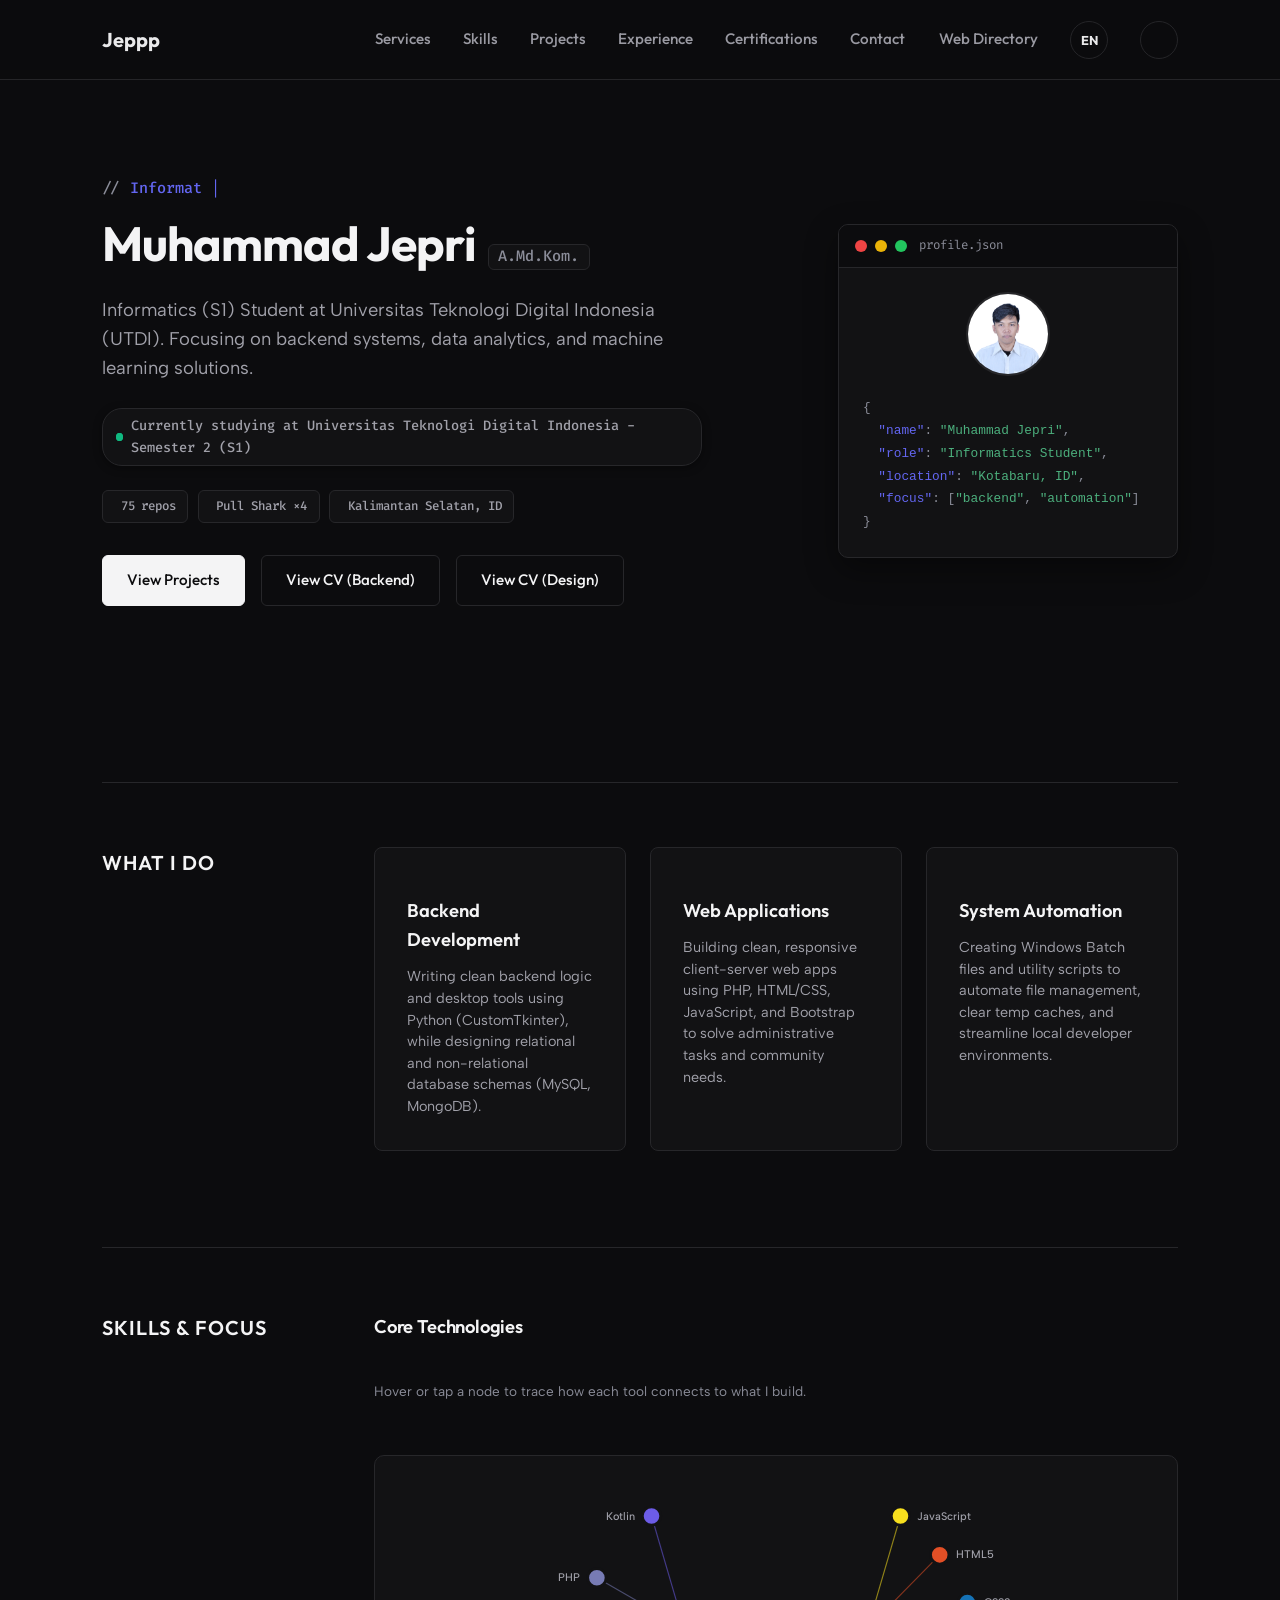
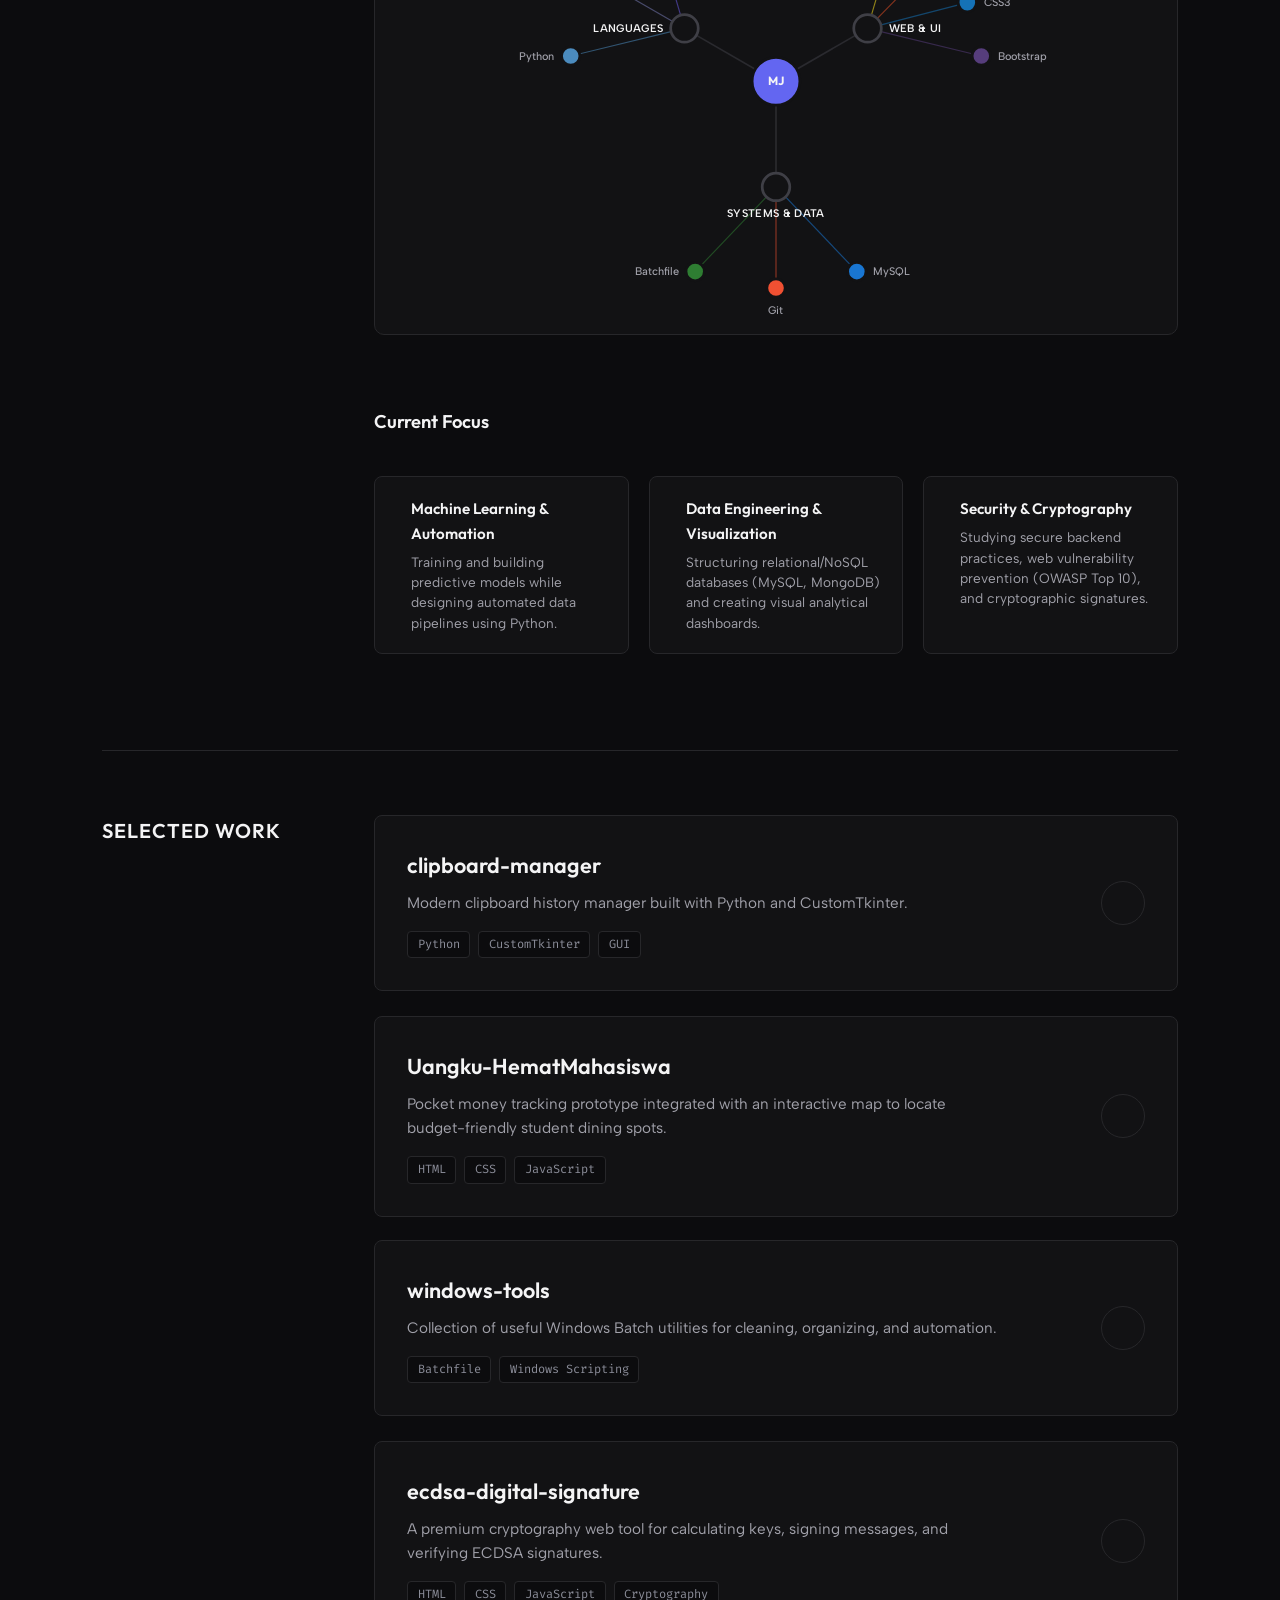
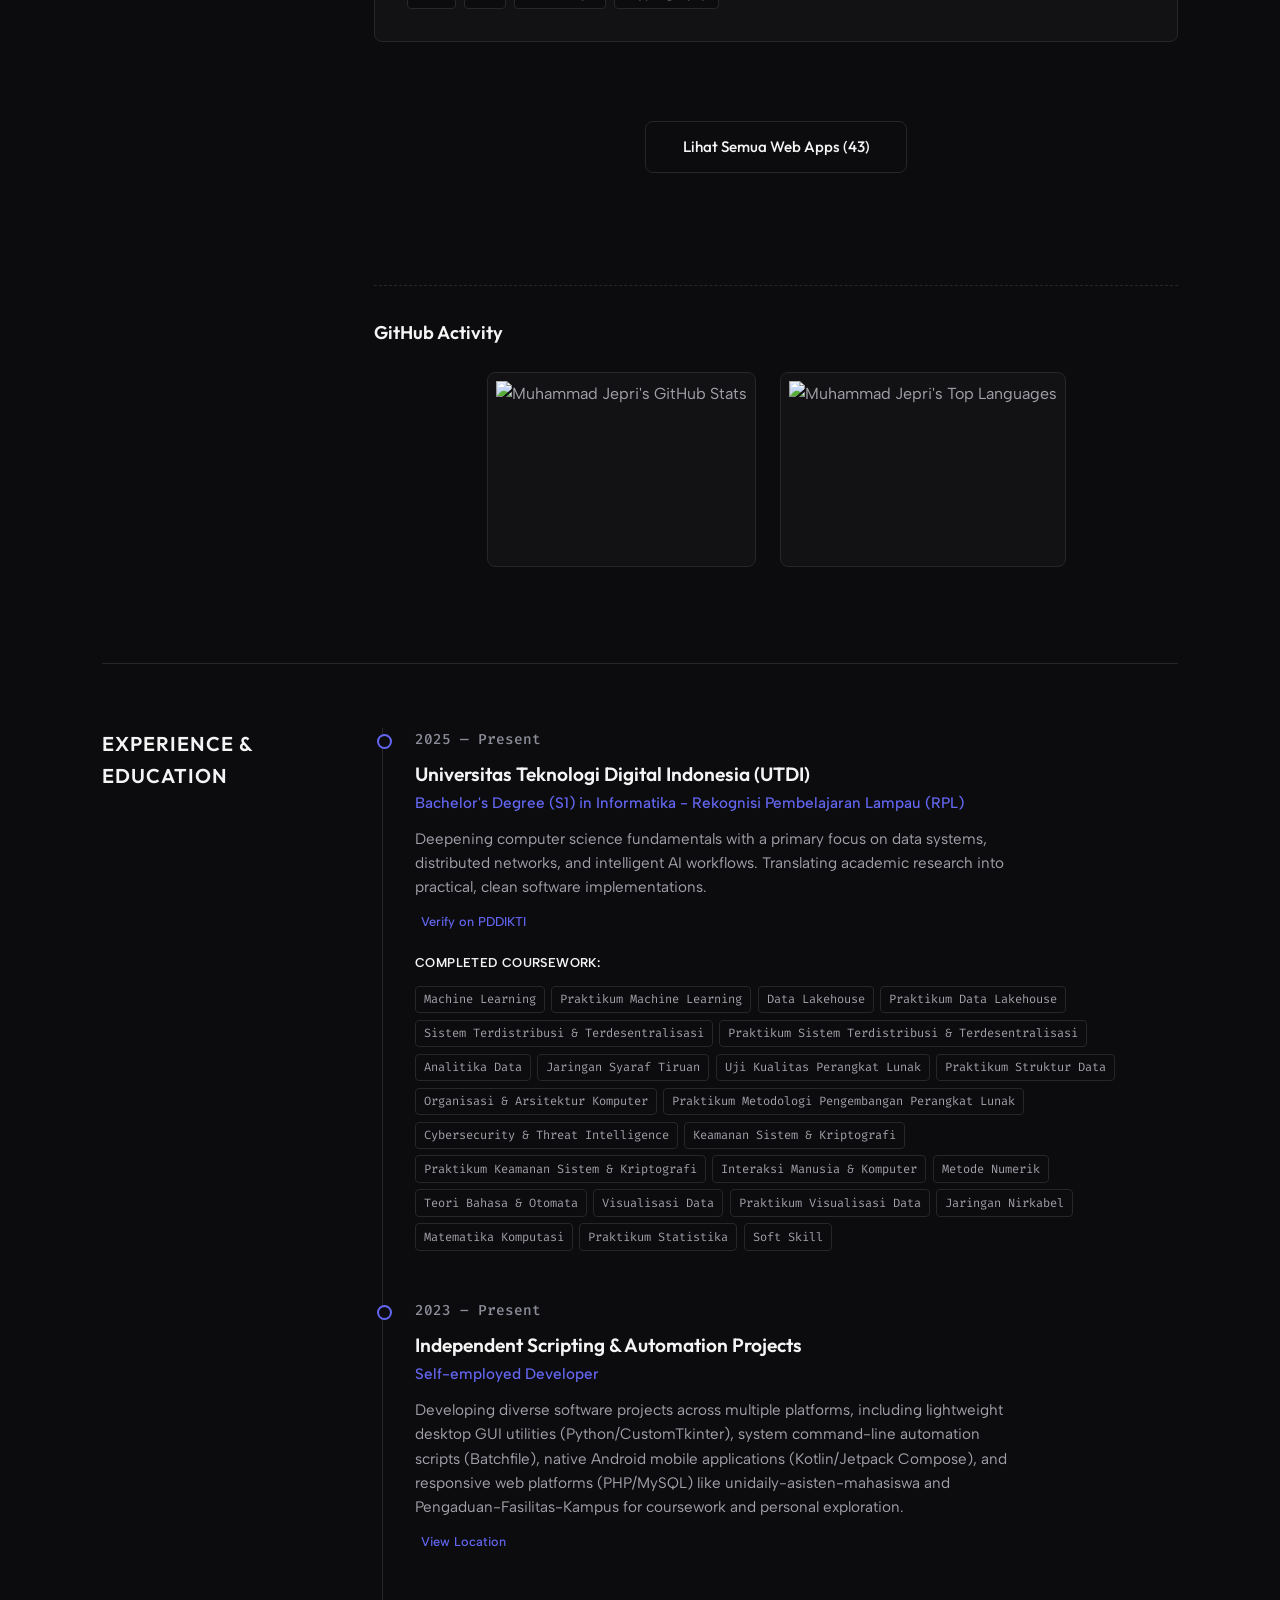
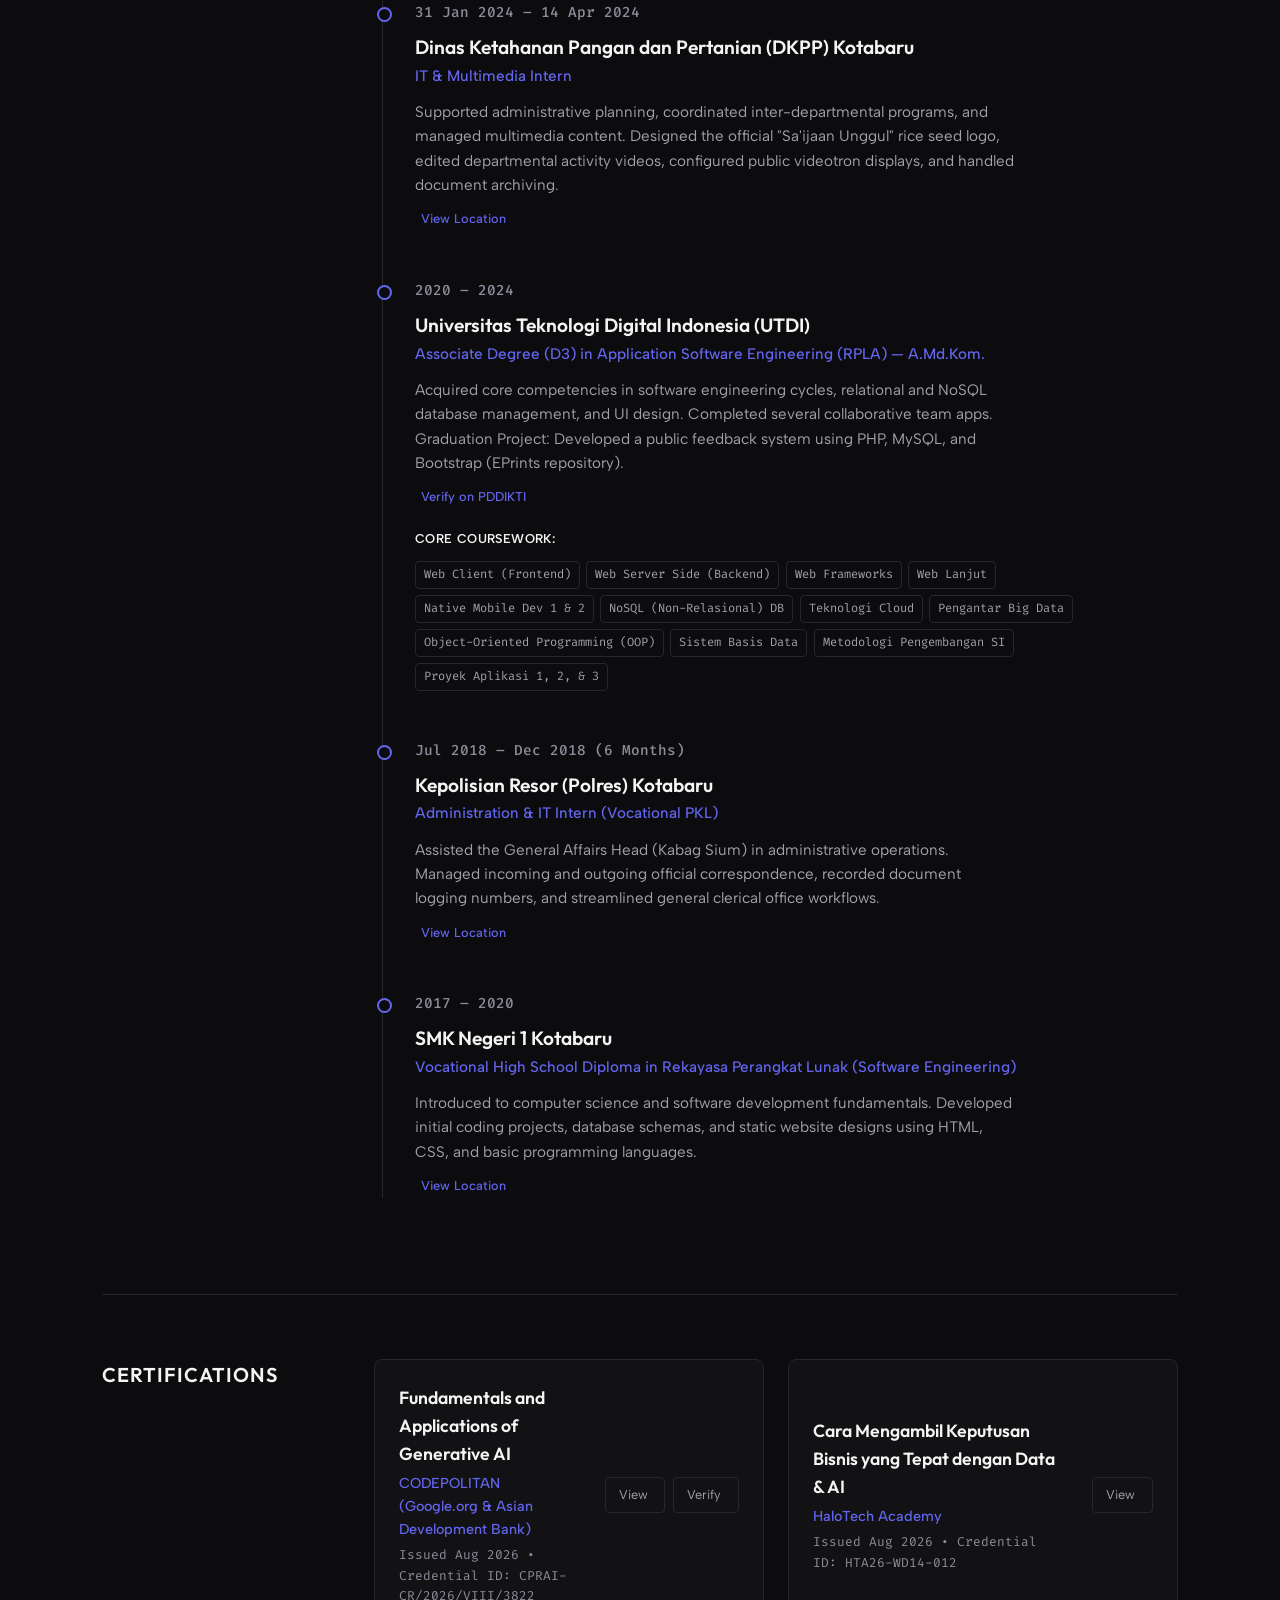
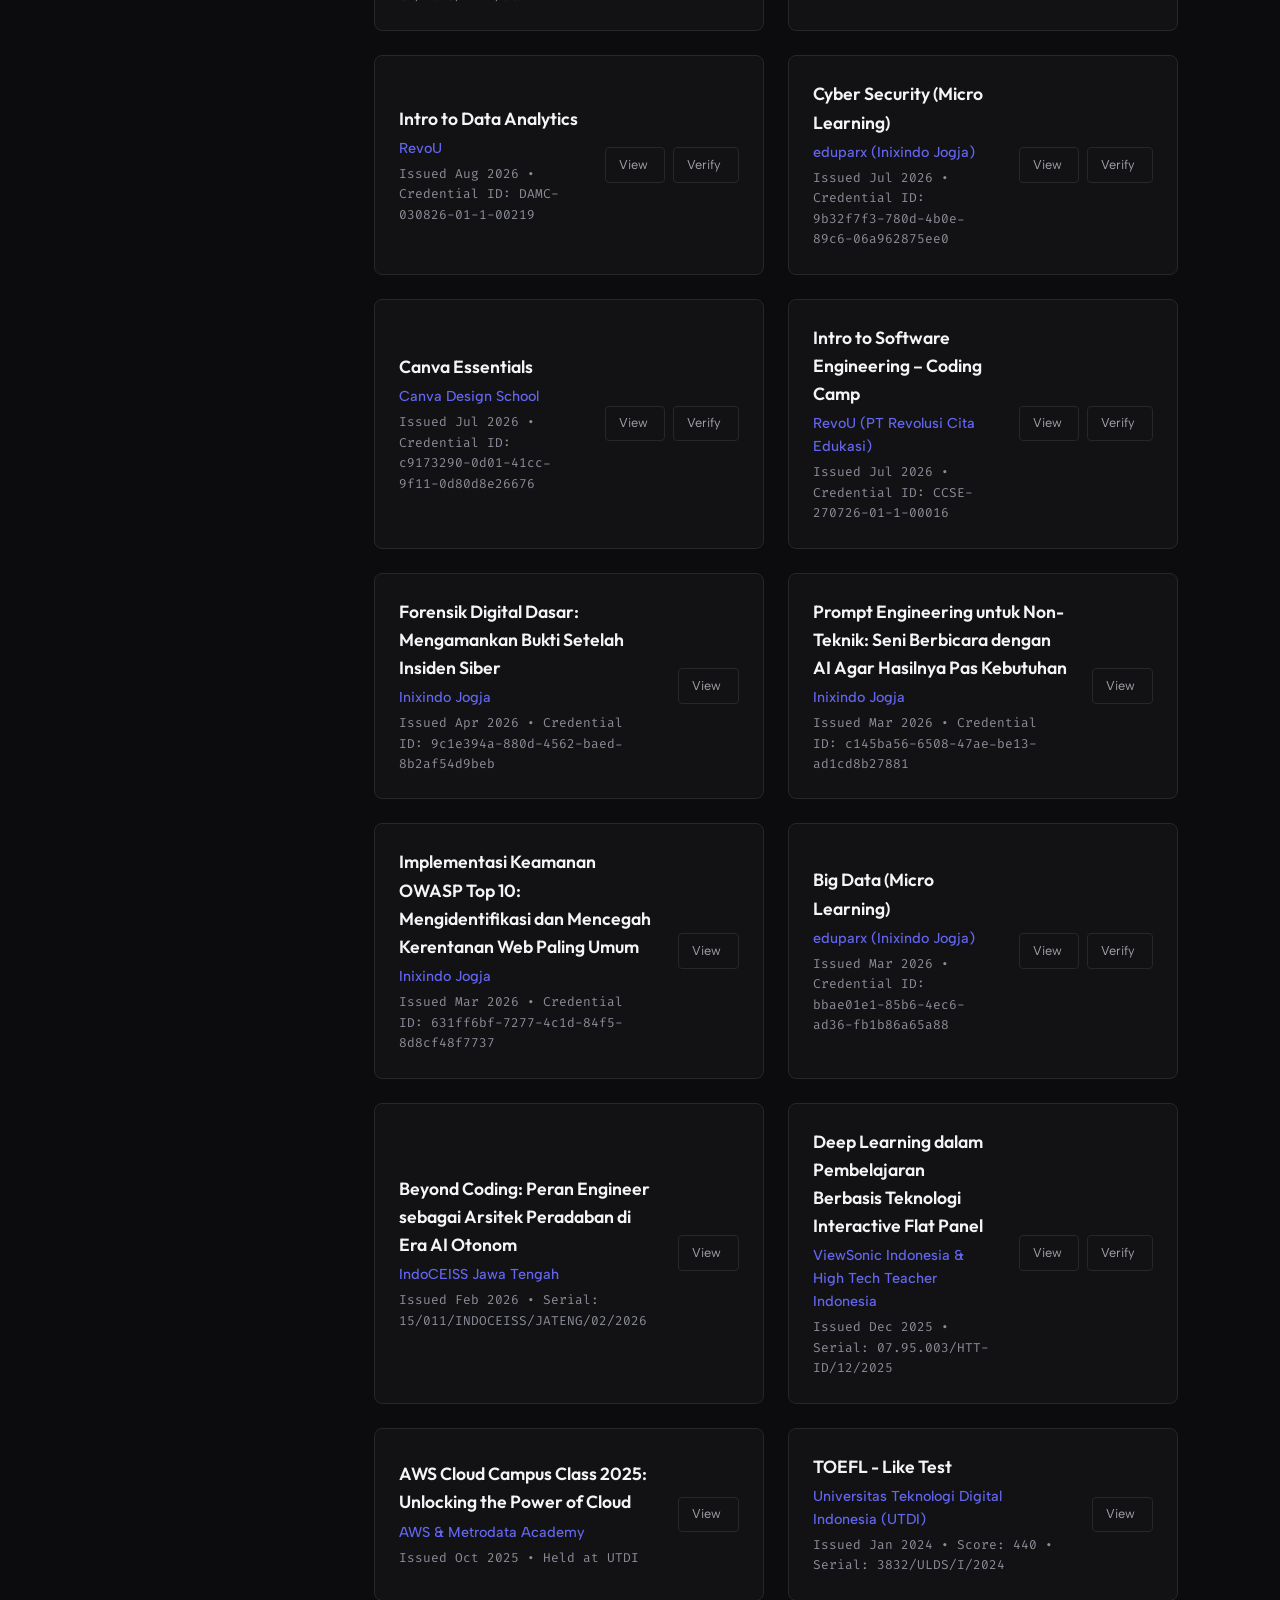
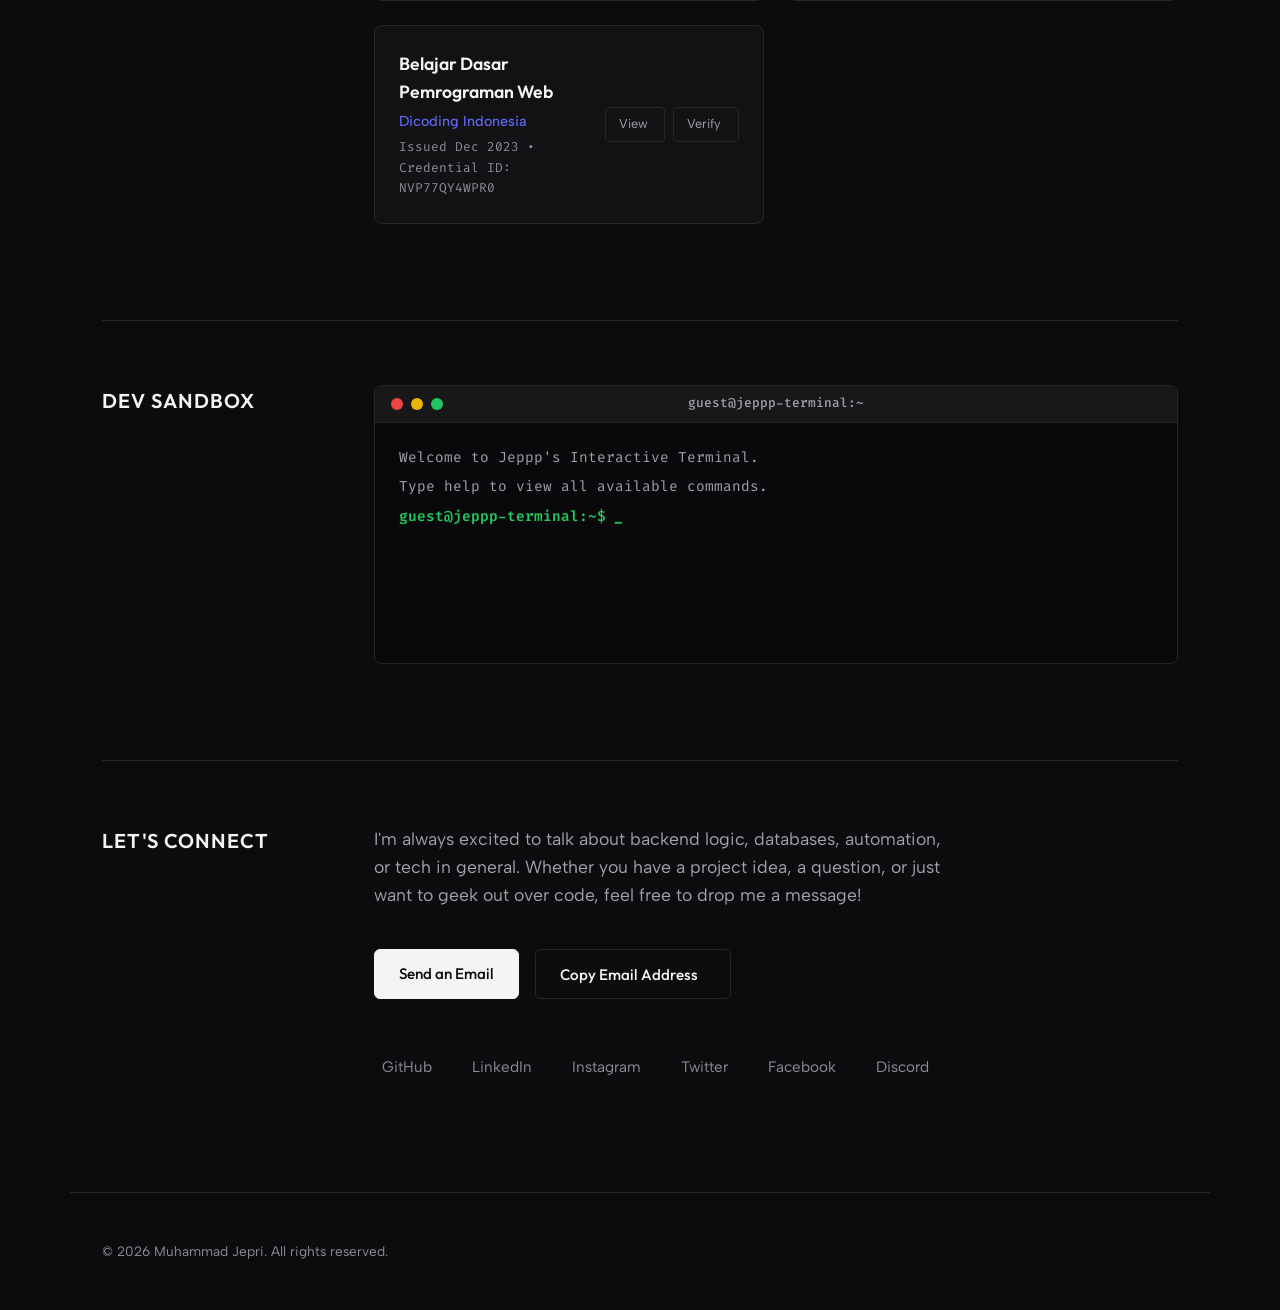
==== index.html @ b0970afb "feat: add RevoU Intro to Data Analytics certificate" ====
<!DOCTYPE html>
<html lang="en" data-theme="dark">
<head>
    <meta charset="UTF-8">
    <meta name="viewport" content="width=device-width, initial-scale=1.0">
    <title>Muhammad Jepri | Portfolio</title>
    <meta name="description" content="Muhammad Jepri - Informatics Student & Developer Portfolio.">

    <!-- Open Graph / Facebook -->
    <meta property="og:type" content="website">
    <meta property="og:url" content="https://jeppp.is-a.dev/">
    <meta property="og:title" content="Muhammad Jepri | Portfolio">
    <meta property="og:description" content="Muhammad Jepri - Informatics Student & Developer Portfolio focusing on backend systems, data analytics, and automation.">
    <meta property="og:image" content="https://jeppp.is-a.dev/assets/profile.png">

    <!-- Twitter -->
    <meta property="twitter:card" content="summary_large_image">
    <meta property="twitter:url" content="https://jeppp.is-a.dev/">
    <meta property="twitter:title" content="Muhammad Jepri | Portfolio">
    <meta property="twitter:description" content="Muhammad Jepri - Informatics Student & Developer Portfolio focusing on backend systems, data analytics, and automation.">
    <meta property="twitter:image" content="https://jeppp.is-a.dev/assets/profile.png">

    <!-- Google Fonts - Inter, Outfit, Fira Code -->
    <link rel="preconnect" href="https://fonts.googleapis.com">
    <link rel="preconnect" href="https://fonts.gstatic.com" crossorigin>
    <link href="https://fonts.googleapis.com/css2?family=Albert+Sans:wght@300;400;500;600;700&display=swap" rel="stylesheet">
    <link href="https://fonts.googleapis.com/css2?family=Outfit:wght@400;500;600;700;800&display=swap" rel="stylesheet">
    <link href="https://fonts.googleapis.com/css2?family=Fira+Code:wght@400;500;600&display=swap" rel="stylesheet">
    <!-- Phosphor Icons for clean outline icons -->
    <script src="https://unpkg.com/@phosphor-icons/web"></script>
    <link rel="stylesheet" href="style.css">
</head>
<body>
    <header class="header">
        <div class="container nav-container">
            <a href="#" class="logo">Jeppp</a>
            <button id="mobile-menu-btn" class="mobile-menu-btn" aria-label="Toggle menu">
                <i class="ph ph-list"></i>
            </button>
            <nav class="nav" id="main-nav">
                <a href="#services" class="nav-link" data-i18n="nav_services">Services</a>
                <a href="#tech-stack" class="nav-link" data-i18n="nav_skills">Skills</a>
                <a href="#projects" class="nav-link" data-i18n="nav_projects">Projects</a>
                <a href="#experience" class="nav-link" data-i18n="nav_experience">Experience</a>
                <a href="#certifications" class="nav-link" data-i18n="nav_certifications">Certifications</a>
                <a href="#contact" class="nav-link" data-i18n="nav_contact">Contact</a>
                <a href="webs.html" class="nav-link"><i class="ph ph-globe" style="vertical-align: middle; margin-right: 2px;"></i> Web Directory</a>
                <button id="lang-toggle" class="lang-toggle-btn" aria-label="Switch language">
                    <span class="lang-text">EN</span>
                </button>
                <button id="theme-toggle" class="theme-toggle-btn" aria-label="Toggle theme">
                    <i class="ph ph-sun theme-icon-sun"></i>
                    <i class="ph ph-moon theme-icon-moon"></i>
                </button>
            </nav>
        </div>
    </header>

    <main>
        <!-- Hero Section -->
        <section class="hero container">
            <div class="hero-flex">
                <div class="hero-content">
                    <div class="hero-role-line">
                        <span class="hero-comment-slash">//</span>
                        <span class="hero-role-type" id="hero-role-type"></span><span class="hero-role-cursor" aria-hidden="true">|</span>
                    </div>
                    <h1 class="hero-title">Muhammad Jepri<span class="hero-title-degree">A.Md.Kom.</span></h1>
                    <p class="hero-subtitle" data-i18n="hero_subtitle">
                        Informatics (S1) Student at Universitas Teknologi Digital Indonesia (UTDI). Focusing on backend systems, data analytics, and machine learning solutions.
                    </p>
                    <div class="status-widget">
                        <span class="status-dot"></span>
                        <span class="status-text" data-i18n="hero_status">Currently studying at Universitas Teknologi Digital Indonesia - Semester 2 (S1)</span>
                    </div>
                    <div class="hero-stats-row">
                        <a href="https://github.com/Emzyjeppp" target="_blank" rel="noopener noreferrer" class="hero-stat-chip">
                            <i class="ph ph-git-fork"></i> <span id="github-repo-count">75</span> <span data-i18n="hero_stat_repos">repos</span>
                        </a>
                        <span class="hero-stat-chip">
                            <i class="ph ph-trophy"></i> Pull Shark ×4
                        </span>
                        <span class="hero-stat-chip">
                            <i class="ph ph-map-pin"></i> Kalimantan Selatan, ID
                        </span>
                    </div>
                    <div class="hero-actions">
                        <a href="#projects" class="btn btn-primary" data-i18n="hero_btn_projects">View Projects</a>
                        <a href="cv.html" class="btn btn-secondary" data-i18n="hero_btn_cv"><i class="ph ph-file-text"></i> View CV (Backend)</a>
                        <a href="assets/cv-design.pdf" target="_blank" class="btn btn-secondary" data-i18n="hero_btn_cv_design"><i class="ph ph-palette"></i> View CV (Design)</a>
                    </div>
                </div>
                <div class="hero-panel">
                    <div class="hero-code-card">
                        <div class="hero-card-header">
                            <div class="terminal-buttons">
                                <span class="term-btn close"></span>
                                <span class="term-btn minimize"></span>
                                <span class="term-btn maximize"></span>
                            </div>
                            <div class="hero-card-filename">profile.json</div>
                        </div>
                        <div class="hero-card-body">
                            <div class="hero-avatar-frame">
                                <img src="assets/profile.png" alt="Muhammad Jepri Avatar" class="hero-avatar">
                            </div>
                            <pre class="hero-code-block"><code><span class="tok-punc">{</span>
  <span class="tok-key">"name"</span><span class="tok-punc">:</span> <span class="tok-str">"Muhammad Jepri"</span><span class="tok-punc">,</span>
  <span class="tok-key">"role"</span><span class="tok-punc">:</span> <span class="tok-str">"Informatics Student"</span><span class="tok-punc">,</span>
  <span class="tok-key">"location"</span><span class="tok-punc">:</span> <span class="tok-str">"Kotabaru, ID"</span><span class="tok-punc">,</span>
  <span class="tok-key">"focus"</span><span class="tok-punc">:</span> <span class="tok-punc">[</span><span class="tok-str">"backend"</span><span class="tok-punc">,</span> <span class="tok-str">"automation"</span><span class="tok-punc">]</span>
<span class="tok-punc">}</span></code></pre>
                        </div>
                    </div>
                </div>
            </div>
        </section>

        <!-- Services Section -->
        <section id="services" class="services section container reveal">
            <hr class="divider">
            <div class="section-grid">
                <div class="section-title-col">
                    <h2 class="section-title" data-i18n="services_title">What I Do</h2>
                </div>
                <div class="section-content-col">
                    <div class="services-grid">
                        <div class="service-card">
                            <div class="service-icon"><i class="ph ph-terminal-window"></i></div>
                            <h3 data-i18n="service1_title">Backend & Python</h3>
                            <p data-i18n="service1_desc">Designing backend architecture, working with databases, and building robust scripts using Python.</p>
                        </div>
                        <div class="service-card">
                            <div class="service-icon"><i class="ph ph-layout"></i></div>
                            <h3 data-i18n="service2_title">Web & Mobile Dev</h3>
                            <p data-i18n="service2_desc">Building responsive web solutions and mobile-first applications based on clean design principles and business logic.</p>
                        </div>
                        <div class="service-card">
                            <div class="service-icon"><i class="ph ph-cpu"></i></div>
                            <h3 data-i18n="service3_title">Automation Scripts</h3>
                            <p data-i18n="service3_desc">Automating workflows, file management, and system tasks with custom Windows Batch files and automation tools.</p>
                        </div>
                    </div>
                </div>
            </div>
        </section>

        <!-- Tech Stack & Focus Section -->
        <section id="tech-stack" class="tech-stack section container reveal">
            <hr class="divider">
            <div class="section-grid">
                <div class="section-title-col">
                    <h2 class="section-title" data-i18n="skills_title">Skills & Focus</h2>
                </div>
                <div class="section-content-col">
                    <h3 class="skills-category-title" data-i18n="skills_core_title">Core Technologies</h3>
                    <p class="skills-network-hint" data-i18n="skills_network_hint">Hover or tap a node to trace how each tool connects to what I build.</p>
                    <div class="skills-network" id="skills-network" role="img" aria-label="Interactive network graph of Muhammad Jepri's core technologies grouped by Languages, Web & UI, and Systems & Data">
                        <div class="skills-network-tooltip" id="skills-tooltip" role="status" aria-live="polite"></div>
                        <noscript>
                            <div class="skills-grid">
                                <div class="skill-badge-item"><i class="ph ph-terminal-window" style="color: #4b8bbe;"></i><span>Python</span></div>
                                <div class="skill-badge-item"><i class="ph ph-brackets-angle" style="color: #777bb4;"></i><span>PHP</span></div>
                                <div class="skill-badge-item"><i class="ph ph-device-mobile" style="color: #6c5ce7;"></i><span>Kotlin</span></div>
                                <div class="skill-badge-item"><i class="ph ph-file-js" style="color: #f7df1e;"></i><span>JavaScript</span></div>
                                <div class="skill-badge-item"><i class="ph ph-file-html" style="color: #e34f26;"></i><span>HTML5</span></div>
                                <div class="skill-badge-item"><i class="ph ph-file-css" style="color: #1572b6;"></i><span>CSS3</span></div>
                                <div class="skill-badge-item"><i class="ph ph-layout" style="color: #563d7c;"></i><span>Bootstrap</span></div>
                                <div class="skill-badge-item"><i class="ph ph-database" style="color: #1976d2;"></i><span>MySQL</span></div>
                                <div class="skill-badge-item"><i class="ph ph-git-branch" style="color: #f05032;"></i><span>Git</span></div>
                                <div class="skill-badge-item"><i class="ph ph-code" style="color: #2e7d32;"></i><span>Batchfile</span></div>
                            </div>
                        </noscript>
                    </div>

                    <h3 class="skills-category-title skills-focus-heading" data-i18n="skills_focus_title">Current Focus</h3>
                    <div class="focus-grid">
                        <div class="focus-item">
                            <div class="focus-icon"><i class="ph ph-shield-check"></i></div>
                            <div class="focus-info">
                                <h4 data-i18n="focus1_title">Cybersecurity & Threat Intelligence</h4>
                                <p data-i18n="focus1_desc">Studying vulnerability assessments, cryptography, and network security protocols.</p>
                            </div>
                        </div>
                        <div class="focus-item">
                            <div class="focus-icon"><i class="ph ph-chart-line"></i></div>
                            <div class="focus-info">
                                <h4 data-i18n="focus2_title">Data Visualization & Analytics</h4>
                                <p data-i18n="focus2_desc">Transforming complex datasets into clear, actionable visual dashboards and charts.</p>
                            </div>
                        </div>
                        <div class="focus-item">
                            <div class="focus-icon"><i class="ph ph-device-mobile"></i></div>
                            <div class="focus-info">
                                <h4 data-i18n="focus3_title">Native Android Development</h4>
                                <p data-i18n="focus3_desc">Continuing mobile learning with modern declarative UI using Jetpack Compose.</p>
                            </div>
                        </div>
                    </div>
                </div>
            </div>
        </section>

        <!-- Projects Section -->
        <section id="projects" class="projects section container reveal">
            <hr class="divider">
            <div class="section-grid">
                <div class="section-title-col">
                    <h2 class="section-title" data-i18n="projects_title">Selected Work</h2>
                </div>
                <div class="section-content-col">
                    <div class="project-list">
                        <!-- Project 1 -->
                        <article class="project-card" data-project="clipboard">
                            <div class="card-glare"></div>
                            <div class="project-info">
                                <h3 class="project-name">clipboard-manager</h3>
                                <p class="project-desc" data-i18n="project1_desc">Modern clipboard history manager built with Python and CustomTkinter.</p>
                                <div class="project-tags">
                                    <span>Python</span>
                                    <span>CustomTkinter</span>
                                    <span>GUI</span>
                                </div>
                            </div>
                            <button class="project-link" aria-label="Open Project Details"><i class="ph ph-arrow-up-right"></i></button>
                        </article>

                        <!-- Project 2 -->
                        <article class="project-card" data-project="uangku">
                            <div class="card-glare"></div>
                            <div class="project-info">
                                <h3 class="project-name">Uangku-HematMahasiswa</h3>
                                <p class="project-desc" data-i18n="project2_desc">Pocket money tracking prototype integrated with an interactive map to locate budget-friendly student dining spots.</p>
                                <div class="project-tags">
                                    <span>HTML</span>
                                    <span>CSS</span>
                                    <span>JavaScript</span>
                                </div>
                            </div>
                            <button class="project-link" aria-label="Open Project Details"><i class="ph ph-arrow-up-right"></i></button>
                        </article>

                        <!-- Project 3 -->
                        <article class="project-card" data-project="wintools">
                            <div class="card-glare"></div>
                            <div class="project-info">
                                <h3 class="project-name">windows-tools</h3>
                                <p class="project-desc" data-i18n="project3_desc">Collection of useful Windows Batch utilities for cleaning, organizing, and automation.</p>
                                <div class="project-tags">
                                    <span>Batchfile</span>
                                    <span>Windows Scripting</span>
                                </div>
                            </div>
                            <button class="project-link" aria-label="Open Project Details"><i class="ph ph-arrow-up-right"></i></button>
                        </article>

                        <!-- Project 4 -->
                        <article class="project-card" data-project="ecdsa">
                            <div class="card-glare"></div>
                            <div class="project-info">
                                <h3 class="project-name">ecdsa-digital-signature</h3>
                                <p class="project-desc" data-i18n="project4_desc">A premium cryptography web tool for calculating keys, signing messages, and verifying ECDSA signatures.</p>
                                <div class="project-tags">
                                    <span>HTML</span>
                                    <span>CSS</span>
                                    <span>JavaScript</span>
                                    <span>Cryptography</span>
                                </div>
                            </div>
                            <button class="project-link" aria-label="Open Project Details"><i class="ph ph-arrow-up-right"></i></button>
                        </article>
                    </div>
                    <div style="text-align: center; margin-top: 3rem;">
                        <a href="webs.html" class="btn btn-secondary" style="display: inline-flex; align-items: center; gap: 0.5rem; padding: 0.8rem 1.8rem; border-radius: 8px;">
                            <i class="ph ph-grid"></i> Lihat Semua Web Apps (43) <i class="ph ph-arrow-right"></i>
                        </a>
                    </div>
                    
                    <!-- GitHub Stats Sub-section -->
                    <div class="github-stats-container">
                        <hr class="sub-divider">
                        <h3 class="github-stats-title">GitHub Activity</h3>
                        <div class="github-stats-grid">
                            <img id="github-stats-card" src="https://github-stats-extended.vercel.app/api?username=Emzyjeppp&show_icons=true&theme=react&hide_border=true&bg_color=00000000&title_color=6366f1&icon_color=6366f1&text_color=a1a1aa" alt="Muhammad Jepri's GitHub Stats">
                            <img id="github-langs-card" src="https://github-stats-extended.vercel.app/api/top-langs/?username=Emzyjeppp&layout=compact&theme=react&hide_border=true&bg_color=00000000&title_color=6366f1&icon_color=6366f1&text_color=a1a1aa" alt="Muhammad Jepri's Top Languages">
                        </div>
                    </div>
                </div>
            </div>
        </section>

        <!-- Experience & Education Section -->
        <section id="experience" class="experience section container reveal">
            <hr class="divider">
            <div class="section-grid">
                <div class="section-title-col">
                    <h2 class="section-title" data-i18n="experience_title">Experience & Education</h2>
                </div>
                <div class="section-content-col">
                    <div class="timeline">
                        <!-- S1 Informatika -->
                        <div class="timeline-item">
                            <div class="timeline-date">2025 — Present</div>
                            <div class="timeline-content">
                                <h3>Universitas Teknologi Digital Indonesia (UTDI)</h3>
                                <span class="timeline-subtitle" data-i18n="exp1_degree">Bachelor's Degree (S1) in Informatika - Rekognisi Pembelajaran Lampau (RPL)</span>
                                <p data-i18n="exp1_desc">Advancing computer science fundamentals, focusing on intelligent systems, distributed computing, and data analytics. Maintaining academic excellence with a strong interest in machine learning workflows.</p>
                                <a href="https://pddikti.kemdiktisaintek.go.id/detail-mahasiswa/1EM2RLEza9GsHXyy-v89owwIK5X4exiiJ-73nF_fQ1BW6tYCa4KOVG_jK9c9vvH5I3FgDg==" target="_blank" class="verify-link"><i class="ph ph-shield-check"></i> <span data-i18n="verify_pddikti">Verify on PDDIKTI</span></a>
                                <div class="coursework-badges">
                                    <strong data-i18n="coursework_completed">Completed Coursework:</strong>
                                    <div class="badge-group">
                                        <span>Machine Learning</span>
                                        <span>Praktikum Machine Learning</span>
                                        <span>Data Lakehouse</span>
                                        <span>Praktikum Data Lakehouse</span>
                                        <span>Sistem Terdistribusi & Terdesentralisasi</span>
                                        <span>Praktikum Sistem Terdistribusi & Terdesentralisasi</span>
                                        <span>Analitika Data</span>
                                        <span>Jaringan Syaraf Tiruan</span>
                                        <span>Uji Kualitas Perangkat Lunak</span>
                                        <span>Praktikum Struktur Data</span>
                                        <span>Organisasi & Arsitektur Komputer</span>
                                        <span>Praktikum Metodologi Pengembangan Perangkat Lunak</span>
                                        <span>Cybersecurity & Threat Intelligence</span>
                                        <span>Keamanan Sistem & Kriptografi</span>
                                        <span>Praktikum Keamanan Sistem & Kriptografi</span>
                                        <span>Interaksi Manusia & Komputer</span>
                                        <span>Metode Numerik</span>
                                        <span>Teori Bahasa & Otomata</span>
                                        <span>Visualisasi Data</span>
                                        <span>Praktikum Visualisasi Data</span>
                                        <span>Jaringan Nirkabel</span>
                                        <span>Matematika Komputasi</span>
                                        <span>Praktikum Statistika</span>
                                        <span>Soft Skill</span>
                                    </div>
                                </div>
                            </div>
                        </div>
                        <!-- Projects -->
                        <div class="timeline-item">
                            <div class="timeline-date">2023 – Present</div>
                            <div class="timeline-content">
                                <h3 data-i18n="exp2_title">Independent Scripting & Automation Projects</h3>
                                <span class="timeline-subtitle" data-i18n="exp2_subtitle">Self-employed Developer</span>
                                <p data-i18n="exp2_desc">Developing diverse software projects across multiple platforms, including lightweight desktop GUI utilities (Python/CustomTkinter), system command-line automation scripts (Batchfile), native Android mobile applications (Kotlin/Jetpack Compose), and responsive web platforms (PHP/MySQL) like unidaily-asisten-mahasiswa and Pengaduan-Fasilitas-Kampus for coursework and personal exploration.</p>
                                <a href="https://maps.app.goo.gl/aSJaUDe3VHjsvWDf8" target="_blank" class="verify-link"><i class="ph ph-map-pin"></i> <span data-i18n="view_location">View Location</span></a>
                            </div>
                        </div>
                        <!-- PKL Internship -->
                        <div class="timeline-item">
                            <div class="timeline-date">31 Jan 2024 – 14 Apr 2024</div>
                            <div class="timeline-content">
                                <h3>Dinas Ketahanan Pangan dan Pertanian (DKPP) Kotabaru</h3>
                                <span class="timeline-subtitle" data-i18n="exp3_subtitle">IT & Multimedia Intern</span>
                                <p data-i18n="exp3_desc">Supported administrative planning, coordinated inter-departmental programs, and managed multimedia content. Designed the official "Sa'ijaan Unggul" rice seed logo, edited departmental activity videos, configured public videotron displays, and handled document archiving.</p>
                                <a href="https://maps.app.goo.gl/P1JDuEzPDgERnVoq9" target="_blank" class="verify-link"><i class="ph ph-map-pin"></i> <span data-i18n="view_location">View Location</span></a>
                            </div>
                        </div>
                        <!-- D3 RPLA -->
                        <div class="timeline-item">
                            <div class="timeline-date">2020 – 2024</div>
                            <div class="timeline-content">
                                <h3>Universitas Teknologi Digital Indonesia (UTDI)</h3>
                                <span class="timeline-subtitle" data-i18n="exp4_degree">Associate Degree (D3) in Application Software Engineering (RPLA) — A.Md.Kom.</span>
                                <p data-i18n="exp4_desc">Focused on the design, development, and implementation of business-oriented web and mobile information systems. Mastered database modeling, software engineering principles, and human-computer interaction workflows. Final Project: <em>Aspirasi Masyarakat Terhadap Sanggar Tari Di-Yogyakarta Dengan Menggunakan Framework Bootstrap</em> (<a href="https://eprints.utdi.ac.id/10601/" target="_blank" style="color: var(--accent); text-decoration: underline;">Publications</a>).</p>
                                <a href="https://pddikti.kemdiktisaintek.go.id/detail-mahasiswa/FiaRgfbsAJH0ipG66eCQztDOOsciMIt-xgTX12J9G3hoqqx-gh0_aRdXz90w3Z_FBN8l5A==" target="_blank" class="verify-link"><i class="ph ph-shield-check"></i> <span data-i18n="verify_pddikti">Verify on PDDIKTI</span></a>
                                <div class="coursework-badges">
                                    <strong data-i18n="coursework_core">Core Coursework:</strong>
                                    <div class="badge-group">
                                        <span>Web Client (Frontend)</span>
                                        <span>Web Server Side (Backend)</span>
                                        <span>Web Frameworks</span>
                                        <span>Web Lanjut</span>
                                        <span>Native Mobile Dev 1 & 2</span>
                                        <span>NoSQL (Non-Relasional) DB</span>
                                        <span>Teknologi Cloud</span>
                                        <span>Pengantar Big Data</span>
                                        <span>Object-Oriented Programming (OOP)</span>
                                        <span>Sistem Basis Data</span>
                                        <span>Metodologi Pengembangan SI</span>
                                        <span>Proyek Aplikasi 1, 2, & 3</span>
                                    </div>
                                </div>
                            </div>
                        </div>
                        <!-- PKL Polres Kotabaru -->
                        <div class="timeline-item">
                            <div class="timeline-date">Jul 2018 – Dec 2018 (6 Months)</div>
                            <div class="timeline-content">
                                <h3>Kepolisian Resor (Polres) Kotabaru</h3>
                                <span class="timeline-subtitle" data-i18n="exp5_subtitle">Administration & IT Intern (Vocational PKL)</span>
                                <p data-i18n="exp5_desc">Assisted the General Affairs Head (Kabag Sium) in administrative operations. Managed incoming and outgoing official correspondence, recorded document logging numbers, and streamlined general clerical office workflows.</p>
                                <a href="https://maps.app.goo.gl/7mi4oQDBWMnafcZA8" target="_blank" class="verify-link"><i class="ph ph-map-pin"></i> <span data-i18n="view_location">View Location</span></a>
                            </div>
                        </div>
                        <!-- SMK Negeri 1 Kotabaru -->
                        <div class="timeline-item">
                            <div class="timeline-date">2017 – 2020</div>
                            <div class="timeline-content">
                                <h3>SMK Negeri 1 Kotabaru</h3>
                                <span class="timeline-subtitle" data-i18n="exp6_subtitle">Vocational High School Diploma in Rekayasa Perangkat Lunak (Software Engineering)</span>
                                <p data-i18n="exp6_desc">Introduced to computer science and software development fundamentals. Developed initial coding projects, database schemas, and static website designs using HTML, CSS, and basic programming languages.</p>
                                <a href="https://maps.app.goo.gl/6PLRPvF6rcDJqJJYA" target="_blank" class="verify-link"><i class="ph ph-map-pin"></i> <span data-i18n="view_location">View Location</span></a>
                            </div>
                        </div>
                    </div>
                </div>
            </div>
        </section>

        <!-- Certifications Section -->
        <section id="certifications" class="certifications section container reveal">
            <hr class="divider">
            <div class="section-grid">
                <div class="section-title-col">
                    <h2 class="section-title" data-i18n="certifications_title">Certifications</h2>
                </div>
                <div class="section-content-col">
                    <div class="certs-grid">
                        <!-- Cert (CODEPOLITAN) -->
                        <div class="cert-card">
                            <div class="cert-info">
                                <h3>Fundamentals and Applications of Generative AI</h3>
                                <span class="cert-issuer">CODEPOLITAN (Google.org & Asian Development Bank)</span>
                                <span class="cert-date">Issued Aug 2026 • Credential ID: CPRAI-CR/2026/VIII/3822</span>
                            </div>
                            <div class="cert-actions">
                                <a href="assets/codepolitan-ai.pdf" target="_blank" class="cert-verify-btn">
                                    <span data-i18n="cert_btn_view">View</span>
                                    <i class="ph ph-file-pdf"></i>
                                </a>
                                <a href="https://ruangai.codepolitan.com/certificate/D788FD6CD5" target="_blank" rel="noopener noreferrer" class="cert-verify-btn">
                                    <span data-i18n="cert_btn_verify">Verify</span>
                                    <i class="ph ph-arrow-up-right"></i>
                                </a>
                            </div>
                        </div>
                        <!-- Cert (HaloTech Academy) -->
                        <div class="cert-card">
                            <div class="cert-info">
                                <h3>Cara Mengambil Keputusan Bisnis yang Tepat dengan Data & AI</h3>
                                <span class="cert-issuer">HaloTech Academy</span>
                                <span class="cert-date">Issued Aug 2026 • Credential ID: HTA26-WD14-012</span>
                            </div>
                            <div class="cert-actions">
                                <a href="assets/halotech-data-ai.png" target="_blank" class="cert-verify-btn">
                                    <span data-i18n="cert_btn_view">View</span>
                                    <i class="ph ph-image"></i>
                                </a>
                            </div>
                        </div>
                        <!-- Cert (RevoU Data Analytics) -->
                        <div class="cert-card">
                            <div class="cert-info">
                                <h3>Intro to Data Analytics</h3>
                                <span class="cert-issuer">RevoU</span>
                                <span class="cert-date">Issued Aug 2026 • Credential ID: DAMC-030826-01-1-00219</span>
                            </div>
                            <div class="cert-actions">
                                <a href="assets/revou-data-analytics.png" target="_blank" class="cert-verify-btn">
                                    <span data-i18n="cert_btn_view">View</span>
                                    <i class="ph ph-image"></i>
                                </a>
                                <a href="https://drive.google.com/file/d/1onAFlNoPgY6hBKWe4EvkshclFn0dgRUW/view" target="_blank" rel="noopener noreferrer" class="cert-verify-btn">
                                    <span data-i18n="cert_btn_verify">Verify</span>
                                    <i class="ph ph-arrow-up-right"></i>
                                </a>
                            </div>
                        </div>
                        <!-- Cert 1 (Inixindo Cyber Security) -->
                        <div class="cert-card">
                            <div class="cert-info">
                                <h3>Cyber Security (Micro Learning)</h3>
                                <span class="cert-issuer">eduparx (Inixindo Jogja)</span>
                                <span class="cert-date">Issued Jul 2026 • Credential ID: 9b32f7f3-780d-4b0e-89c6-06a962875ee0</span>
                            </div>
                            <div class="cert-actions">
                                <a href="assets/inixindo-cybersecurity.jpg" target="_blank" class="cert-verify-btn">
                                    <span data-i18n="cert_btn_view">View</span>
                                    <i class="ph ph-image"></i>
                                </a>
                                <a href="https://eduparx.id/others/verifyCertificate?number=9b32f7f3-780d-4b0e-89c6-06a962875ee0" target="_blank" rel="noopener noreferrer" class="cert-verify-btn">
                                    <span data-i18n="cert_btn_verify">Verify</span>
                                    <i class="ph ph-arrow-up-right"></i>
                                </a>
                            </div>
                        </div>
                        <!-- Cert 2 (Canva Essentials) -->
                        <div class="cert-card">
                            <div class="cert-info">
                                <h3>Canva Essentials</h3>
                                <span class="cert-issuer">Canva Design School</span>
                                <span class="cert-date">Issued Jul 2026 • Credential ID: c9173290-0d01-41cc-9f11-0d80d8e26676</span>
                            </div>
                            <div class="cert-actions">
                                <a href="assets/canva-essentials.jpg" target="_blank" class="cert-verify-btn">
                                    <span data-i18n="cert_btn_view">View</span>
                                    <i class="ph ph-image"></i>
                                </a>
                                <a href="https://www.canva.com/design-school/certification-award/c9173290-0d01-41cc-9f11-0d80d8e26676" target="_blank" rel="noopener noreferrer" class="cert-verify-btn">
                                    <span data-i18n="cert_btn_verify">Verify</span>
                                    <i class="ph ph-arrow-up-right"></i>
                                </a>
                            </div>
                        </div>
                        <!-- Cert 3 (RevoU) -->
                        <div class="cert-card">
                            <div class="cert-info">
                                <h3>Intro to Software Engineering – Coding Camp</h3>
                                <span class="cert-issuer">RevoU (PT Revolusi Cita Edukasi)</span>
                                <span class="cert-date">Issued Jul 2026 • Credential ID: CCSE-270726-01-1-00016</span>
                            </div>
                            <div class="cert-actions">
                                <a href="assets/revou-software-engineering.jpg" target="_blank" class="cert-verify-btn">
                                    <span data-i18n="cert_btn_view">View</span>
                                    <i class="ph ph-image"></i>
                                </a>
                                <a href="https://certificates.revou.co/CCSE-270726-01-1-00016" target="_blank" rel="noopener noreferrer" class="cert-verify-btn">
                                    <span data-i18n="cert_btn_verify">Verify</span>
                                    <i class="ph ph-arrow-up-right"></i>
                                </a>
                            </div>
                        </div>
                        <!-- Cert 4 (Inixindo Forensik) -->
                        <div class="cert-card">
                            <div class="cert-info">
                                <h3>Forensik Digital Dasar: Mengamankan Bukti Setelah Insiden Siber</h3>
                                <span class="cert-issuer">Inixindo Jogja</span>
                                <span class="cert-date">Issued Apr 2026 • Credential ID: 9c1e394a-880d-4562-baed-8b2af54d9beb</span>
                            </div>
                            <div class="cert-actions">
                                <a href="assets/inixindo-forensik.jpg" target="_blank" class="cert-verify-btn">
                                    <span data-i18n="cert_btn_view">View</span>
                                    <i class="ph ph-image"></i>
                                </a>
                            </div>
                        </div>
                        <!-- Cert 5 (Inixindo Prompt Eng) -->
                        <div class="cert-card">
                            <div class="cert-info">
                                <h3>Prompt Engineering untuk Non-Teknik: Seni Berbicara dengan AI Agar Hasilnya Pas Kebutuhan</h3>
                                <span class="cert-issuer">Inixindo Jogja</span>
                                <span class="cert-date">Issued Mar 2026 • Credential ID: c145ba56-6508-47ae-be13-ad1cd8b27881</span>
                            </div>
                            <div class="cert-actions">
                                <a href="assets/inixindo-prompt.jpg" target="_blank" class="cert-verify-btn">
                                    <span data-i18n="cert_btn_view">View</span>
                                    <i class="ph ph-image"></i>
                                </a>
                            </div>
                        </div>
                        <!-- Cert 6 (Inixindo OWASP) -->
                        <div class="cert-card">
                            <div class="cert-info">
                                <h3>Implementasi Keamanan OWASP Top 10: Mengidentifikasi dan Mencegah Kerentanan Web Paling Umum</h3>
                                <span class="cert-issuer">Inixindo Jogja</span>
                                <span class="cert-date">Issued Mar 2026 • Credential ID: 631ff6bf-7277-4c1d-84f5-8d8cf48f7737</span>
                            </div>
                            <div class="cert-actions">
                                <a href="assets/inixindo-owasp.jpg" target="_blank" class="cert-verify-btn">
                                    <span data-i18n="cert_btn_view">View</span>
                                    <i class="ph ph-image"></i>
                                </a>
                            </div>
                        </div>
                        <!-- Cert 7 (Eduparx Big Data) -->
                        <div class="cert-card">
                            <div class="cert-info">
                                <h3>Big Data (Micro Learning)</h3>
                                <span class="cert-issuer">eduparx (Inixindo Jogja)</span>
                                <span class="cert-date">Issued Mar 2026 • Credential ID: bbae01e1-85b6-4ec6-ad36-fb1b86a65a88</span>
                            </div>
                            <div class="cert-actions">
                                <a href="assets/eduparx-bigdata.jpg" target="_blank" class="cert-verify-btn">
                                    <span data-i18n="cert_btn_view">View</span>
                                    <i class="ph ph-image"></i>
                                </a>
                                <a href="https://eduparx.id/others/verifyCertificate?number=bbae01e1-85b6-4ec6-ad36-fb1b86a65a88" target="_blank" rel="noopener noreferrer" class="cert-verify-btn">
                                    <span data-i18n="cert_btn_verify">Verify</span>
                                    <i class="ph ph-arrow-up-right"></i>
                                </a>
                            </div>
                        </div>
                        <!-- Cert 8 (IndoCEISS) -->
                        <div class="cert-card">
                            <div class="cert-info">
                                <h3>Beyond Coding: Peran Engineer sebagai Arsitek Peradaban di Era AI Otonom</h3>
                                <span class="cert-issuer">IndoCEISS Jawa Tengah</span>
                                <span class="cert-date">Issued Feb 2026 • Serial: 15/011/INDOCEISS/JATENG/02/2026</span>
                            </div>
                            <div class="cert-actions">
                                <a href="assets/indoceiss-ai.png" target="_blank" class="cert-verify-btn">
                                    <span data-i18n="cert_btn_view">View</span>
                                    <i class="ph ph-image"></i>
                                </a>
                            </div>
                        </div>
                        <!-- Cert 9 (ViewSonic) -->
                        <div class="cert-card">
                            <div class="cert-info">
                                <h3>Deep Learning dalam Pembelajaran Berbasis Teknologi Interactive Flat Panel</h3>
                                <span class="cert-issuer">ViewSonic Indonesia & High Tech Teacher Indonesia</span>
                                <span class="cert-date">Issued Dec 2025 • Serial: 07.95.003/HTT-ID/12/2025</span>
                            </div>
                            <div class="cert-actions">
                                <a href="assets/viewsonic-deeplearning.png" target="_blank" class="cert-verify-btn">
                                    <span data-i18n="cert_btn_view">View</span>
                                    <i class="ph ph-image"></i>
                                </a>
                                <a href="https://hightechteacher.id/edtech-webinar-inovasi-dan-implementasi-deep-learning-dalam-pembelajaran-berbasis-teknologi-interactive-flat-panel/" target="_blank" rel="noopener noreferrer" class="cert-verify-btn">
                                    <span data-i18n="cert_btn_verify">Verify</span>
                                    <i class="ph ph-arrow-up-right"></i>
                                </a>
                            </div>
                        </div>
                        <!-- Cert 10 (AWS Metrodata) -->
                        <div class="cert-card">
                            <div class="cert-info">
                                <h3>AWS Cloud Campus Class 2025: Unlocking the Power of Cloud</h3>
                                <span class="cert-issuer">AWS & Metrodata Academy</span>
                                <span class="cert-date">Issued Oct 2025 • Held at UTDI</span>
                            </div>
                            <div class="cert-actions">
                                <a href="assets/aws-metrodata.png" target="_blank" class="cert-verify-btn">
                                    <span data-i18n="cert_btn_view">View</span>
                                    <i class="ph ph-image"></i>
                                </a>
                            </div>
                        </div>
                        <!-- Cert 11 (TOEFL) -->
                        <div class="cert-card">
                            <div class="cert-info">
                                <h3>TOEFL - Like Test</h3>
                                <span class="cert-issuer">Universitas Teknologi Digital Indonesia (UTDI)</span>
                                <span class="cert-date">Issued Jan 2024 • Score: 440 • Serial: 3832/ULDS/I/2024</span>
                            </div>
                            <div class="cert-actions">
                                <a href="assets/toefl-utdi.png" target="_blank" class="cert-verify-btn">
                                    <span data-i18n="cert_btn_view">View</span>
                                    <i class="ph ph-image"></i>
                                </a>
                            </div>
                        </div>
                        <!-- Cert 12 (Dicoding) -->
                        <div class="cert-card">
                            <div class="cert-info">
                                <h3>Belajar Dasar Pemrograman Web</h3>
                                <span class="cert-issuer">Dicoding Indonesia</span>
                                <span class="cert-date">Issued Dec 2023 • Credential ID: NVP77QY4WPR0</span>
                            </div>
                            <div class="cert-actions">
                                <a href="assets/dicoding-web.png" target="_blank" class="cert-verify-btn">
                                    <span data-i18n="cert_btn_view">View</span>
                                    <i class="ph ph-image"></i>
                                </a>
                                <a href="https://dicoding.com/certificates/NVP77QY4WPR0" target="_blank" rel="noopener noreferrer" class="cert-verify-btn">
                                    <span data-i18n="cert_btn_verify">Verify</span>
                                    <i class="ph ph-arrow-up-right"></i>
                                </a>
                            </div>
                    </div>
                </div>
            </div>
        </section>

        <!-- Terminal Section -->
        <section id="terminal-section" class="terminal-section section container reveal">
            <hr class="divider">
            <div class="section-grid">
                <div class="section-title-col">
                    <h2 class="section-title" data-i18n="terminal_title">Dev Sandbox</h2>
                </div>
                <div class="section-content-col">
                    <div class="terminal-container">
                        <div class="terminal-header">
                            <div class="terminal-buttons">
                                <span class="term-btn close"></span>
                                <span class="term-btn minimize"></span>
                                <span class="term-btn maximize"></span>
                            </div>
                            <div class="terminal-title">guest@jeppp-terminal:~</div>
                        </div>
                        <div class="terminal-body" id="terminal-body">
                            <div class="terminal-line" data-i18n="term_welcome">Welcome to Jeppp's Interactive Terminal.</div>
                            <div class="terminal-line" data-i18n="term_help_prompt">Type <span class="terminal-cmd-highlight">help</span> to view all available commands.</div>
                            <div class="terminal-output-container" id="terminal-output"></div>
                            <div class="terminal-input-line">
                                <span class="terminal-prompt">guest@jeppp-terminal:~$</span>
                                <span class="terminal-input-display" id="terminal-input-display"></span><span class="terminal-cursor" id="terminal-cursor">_</span>
                                <input type="text" id="terminal-input" autocomplete="off" aria-label="Terminal Input">
                            </div>
                        </div>
                    </div>
                </div>
            </div>
        </section>

        <!-- Contact Section -->
        <section id="contact" class="contact section container reveal">
            <hr class="divider">
            <div class="section-grid">
                <div class="section-title-col">
                    <h2 class="section-title" data-i18n="contact_title">Let's Connect</h2>
                </div>
                <div class="section-content-col">
                    <p class="contact-text" data-i18n="contact_text">
                        I'm open to collaborations or conversations. Feel free to connect with me on social media or copy my email address.
                    </p>
                    <div class="contact-actions">
                        <a href="mailto:jefryoconner49@gmail.com" class="btn btn-primary" data-i18n="contact_btn_email">Send an Email</a>
                        <button id="copy-email-btn" class="btn btn-secondary">
                            <span id="copy-btn-text" data-i18n="contact_btn_copy">Copy Email Address</span>
                            <i class="ph ph-copy"></i>
                        </button>
                    </div>
                    <div class="social-links">
                        <a href="https://github.com/Emzyjeppp" target="_blank" rel="noopener noreferrer"><i class="ph ph-github-logo"></i> GitHub</a>
                        <a href="https://www.linkedin.com/in/muhammadjepri/" target="_blank" rel="noopener noreferrer"><i class="ph ph-linkedin-logo"></i> LinkedIn</a>
                        <a href="https://www.instagram.com/emzyjeppp/" target="_blank" rel="noopener noreferrer"><i class="ph ph-instagram-logo"></i> Instagram</a>
                        <a href="https://twitter.com/9202jx" target="_blank" rel="noopener noreferrer"><i class="ph ph-twitter-logo"></i> Twitter</a>
                        <a href="https://www.facebook.com/EmjixD/" target="_blank" rel="noopener noreferrer"><i class="ph ph-facebook-logo"></i> Facebook</a>
                        <a href="https://discord.com/users/380345873139367936" target="_blank" rel="noopener noreferrer"><i class="ph ph-discord-logo"></i> Discord</a>
                    </div>
                </div>
            </div>
        </section>
    </main>

    <footer class="footer container">
        <p>&copy; 2026 Muhammad Jepri. <span data-i18n="footer_rights">All rights reserved.</span></p>
    </footer>

    <!-- Details Modal -->
    <div id="project-modal" class="modal">
        <div class="modal-overlay"></div>
        <div class="modal-container">
            <button class="modal-close" aria-label="Close modal"><i class="ph ph-x"></i></button>
            <div class="modal-content">
                <h2 id="modal-title" class="modal-project-title">Project Title</h2>
                <div id="modal-tags" class="modal-project-tags"></div>
                <div class="modal-body-text">
                    <p id="modal-desc">Detailed project description goes here.</p>
                    <div class="modal-highlights">
                        <h3 data-i18n="modal_features_title">Key Accomplishments & Features:</h3>
                        <ul id="modal-features-list"></ul>
                    </div>
                </div>
                <div class="modal-actions">
                    <a href="#" id="modal-repo-link" target="_blank" rel="noopener noreferrer" class="btn btn-primary">
                        <span data-i18n="modal_btn_repo">View Repository</span>
                        <i class="ph ph-github-logo"></i>
                    </a>
                </div>
            </div>
        </div>
    </div>

    <!-- Back to Top Button -->
    <button id="back-to-top" class="back-to-top-btn" aria-label="Back to Top">
        <i class="ph ph-arrow-up"></i>
    </button>

    <script src="script.js"></script>
</body>
</html>
---- style.css ----
/* CSS Design System - Minimalist & Clean Developer Portfolio */

:root {
    /* Transitions */
    --transition-fast: 0.15s ease;
    --transition-normal: 0.25s ease;
    
    /* Layout & Typography */
    --font-sans: 'Albert Sans', -apple-system, BlinkMacSystemFont, "Segoe UI", Roboto, Helvetica, Arial, sans-serif;
    --font-heading: 'Outfit', var(--font-sans);
    --font-mono: 'Fira Code', 'Consolas', 'Courier New', monospace;
    --container-width: 1140px;
    --header-height: 80px;
}

/* Theme definitions */
html[data-theme="dark"] {
    --bg-color: #0c0c0e;
    --card-bg: #121214;
    --text-primary: #f4f4f5;
    --text-secondary: #a1a1aa;
    --text-muted: #8b8d99;
    --accent: #6366f1;
    --border-color: #27272a;
    --border-hover: #3f3f46;
    --shadow: rgba(0, 0, 0, 0.4);
}

html[data-theme="light"] {
    --bg-color: #fcfcfd;
    --card-bg: #f4f4f5;
    --text-primary: #09090b;
    --text-secondary: #4b5563;
    --text-muted: #6b7280;
    --accent: #4f46e5;
    --border-color: #e4e4e7;
    --border-hover: #d4d4d8;
    --shadow: rgba(0, 0, 0, 0.05);
}

html[data-theme="dracula"] {
    --bg-color: #282a36;
    --card-bg: #1d1f27;
    --text-primary: #f8f8f2;
    --text-secondary: #f8f8f2;
    --text-muted: #8795c7;
    --accent: #ff79c6;
    --border-color: #44475a;
    --border-hover: #8795c7;
    --shadow: rgba(0, 0, 0, 0.5);
}

html[data-theme="cyberpunk"] {
    --bg-color: #000000;
    --card-bg: #090909;
    --text-primary: #fcee0a;
    --text-secondary: #3b82f6;
    --text-muted: #ff007f;
    --accent: #3b82f6;
    --border-color: #fcee0a;
    --border-hover: #3b82f6;
    --shadow: rgba(255, 0, 127, 0.2);
}

html[data-theme="nord"] {
    --bg-color: #2e3440;
    --card-bg: #3b4252;
    --text-primary: #eceff4;
    --text-secondary: #d8dee9;
    --text-muted: #b8c5db;
    --accent: #81a1c1;
    --border-color: #434c5e;
    --border-hover: #8691a6;
    --shadow: rgba(0, 0, 0, 0.3);
}

html[data-theme="monokai"] {
    --bg-color: #272822;
    --card-bg: #1e1f1c;
    --text-primary: #f8f8f2;
    --text-secondary: #f8f8f2;
    --text-muted: #9c9780;
    --accent: #a6e22e;
    --border-color: #3e3d32;
    --border-hover: #9c9780;
    --shadow: rgba(0, 0, 0, 0.4);
}

html[data-theme="gemini"] {
    --bg-color: #030306;
    --card-bg: #090812;
    --text-primary: #f5f3ff;
    --text-secondary: #c7d2fe;
    --text-muted: #818cf8;
    --accent: #818cf8;
    --border-color: #1e1b4b;
    --border-hover: #312e81;
    --shadow: rgba(167, 139, 250, 0.15);
}

/* Reset & Base Styles */
* {
    margin: 0;
    padding: 0;
    box-sizing: border-box;
}

html {
    scroll-behavior: smooth;
}

body {
    background-color: var(--bg-color);
    color: var(--text-secondary);
    font-family: var(--font-sans);
    line-height: 1.6;
    -webkit-font-smoothing: antialiased;
    transition: background-color var(--transition-normal), color var(--transition-normal);
}

h1, h2, h3, h4, h5, h6 {
    font-family: var(--font-heading);
}

.badge, 
.badge-group span, 
.project-tags span, 
.status-widget, 
.timeline-date,
.cert-date,
.terminal-body {
    font-family: var(--font-mono);
}

.container {
    max-width: var(--container-width);
    margin: 0 auto;
    padding: 0 2rem;
}

hr.divider {
    border: 0;
    border-top: 1px solid var(--border-color);
    margin: 4rem 0;
    transition: border-color var(--transition-normal);
}

a {
    color: inherit;
    text-decoration: none;
    transition: color var(--transition-fast);
}

ul {
    list-style: none;
}

/* Buttons */
.btn {
    display: inline-flex;
    align-items: center;
    justify-content: center;
    gap: 0.5rem;
    padding: 0.75rem 1.5rem;
    font-size: 0.95rem;
    font-weight: 500;
    border-radius: 6px;
    cursor: pointer;
    transition: background-color var(--transition-fast), border-color var(--transition-fast), color var(--transition-fast), transform var(--transition-fast);
    font-family: var(--font-heading);
}

.btn:focus {
    outline: none;
}

.btn:focus-visible {
    outline: 2px solid var(--accent);
    outline-offset: 2px;
}

.btn:active {
    transform: scale(0.97);
}

.btn-primary {
    background-color: var(--text-primary);
    color: var(--bg-color);
    border: 1px solid var(--text-primary);
}

.btn-primary:hover {
    background-color: transparent;
    color: var(--text-primary);
}

.btn-primary:active {
    opacity: 0.85;
}

.btn-secondary {
    background-color: transparent;
    color: var(--text-primary);
    border: 1px solid var(--border-color);
}

.btn-secondary:hover {
    background-color: var(--card-bg);
    border-color: var(--border-hover);
}

.btn-secondary:active {
    background-color: rgba(255, 255, 255, 0.08);
}

/* Header & Theme Switcher */
.header {
    height: var(--header-height);
    display: flex;
    align-items: center;
    border-bottom: 1px solid var(--border-color);
    position: sticky;
    top: 0;
    background-color: var(--bg-color);
    opacity: 0.96;
    backdrop-filter: blur(10px);
    z-index: 100;
    transition: border-color var(--transition-normal), background-color var(--transition-normal);
}

.nav-container {
    display: flex;
    justify-content: space-between;
    align-items: center;
    width: 100%;
}

.logo {
    font-size: 1.25rem;
    font-weight: 700;
    color: var(--text-primary);
    font-family: var(--font-heading);
}

.nav {
    display: flex;
    align-items: center;
    gap: 2rem;
}

.mobile-menu-btn {
    display: none;
    background: none;
    border: none;
    color: var(--text-primary);
    font-size: 1.5rem;
    cursor: pointer;
    padding: 0.5rem;
    margin-left: auto;
    transition: color var(--transition-fast);
}

.mobile-menu-btn:focus {
    outline: none;
}

.mobile-menu-btn:hover {
    color: var(--accent);
}

.nav-link {
    font-family: var(--font-heading);
    font-size: 0.95rem;
    font-weight: 500;
    position: relative;
}

.nav-link:hover,
.nav-link.active {
    color: var(--text-primary);
}

.nav-link.active::after {
    content: "";
    position: absolute;
    bottom: -6px;
    left: 0;
    width: 100%;
    height: 1px;
    background-color: var(--text-primary);
}

/* Theme toggle button styling */
.theme-toggle-btn {
    background: none;
    border: 1px solid var(--border-color);
    color: var(--text-primary);
    border-radius: 50%;
    width: 38px;
    height: 38px;
    display: flex;
    align-items: center;
    justify-content: center;
    cursor: pointer;
    font-size: 1.2rem;
    transition: background-color var(--transition-normal), border-color var(--transition-normal), transform var(--transition-fast);
}

.theme-toggle-btn:focus {
    outline: none;
}

.theme-toggle-btn:focus-visible {
    outline: 2px solid var(--accent);
    outline-offset: 2px;
}

.theme-toggle-btn:hover {
    background-color: var(--card-bg);
    border-color: var(--accent);
    transform: scale(1.08) rotate(15deg);
}

.theme-toggle-btn:active {
    transform: scale(0.95);
}

/* Language toggle button styling */
.lang-toggle-btn {
    background: none;
    border: 1px solid var(--border-color);
    color: var(--text-primary);
    border-radius: 50%;
    width: 38px;
    height: 38px;
    display: flex;
    align-items: center;
    justify-content: center;
    cursor: pointer;
    font-size: 0.8rem;
    font-weight: 700;
    font-family: var(--font-heading);
    transition: background-color var(--transition-normal), border-color var(--transition-normal), transform var(--transition-fast);
}

.lang-toggle-btn:focus {
    outline: none;
}

.lang-toggle-btn:focus-visible {
    outline: 2px solid var(--accent);
    outline-offset: 2px;
}

.lang-toggle-btn:hover {
    background-color: var(--card-bg);
    border-color: var(--accent);
    transform: scale(1.08);
}

.lang-toggle-btn:active {
    transform: scale(0.95);
}

/* Show/hide sun/moon depending on theme attribute */
html[data-theme="dark"] .theme-icon-sun { display: block; }
html[data-theme="dark"] .theme-icon-moon { display: none; }
html[data-theme="light"] .theme-icon-sun { display: none; }
html[data-theme="light"] .theme-icon-moon { display: block; }

/* Hero Section */
.hero {
    padding-top: 6rem;
    padding-bottom: 6rem;
}

.hero-flex {
    display: flex;
    align-items: center;
    justify-content: space-between;
    gap: 3rem;
}

.hero-content {
    flex: 1;
    max-width: 600px;
}

/* Hero role line — typed comment above the name */
.hero-role-line {
    display: flex;
    align-items: baseline;
    gap: 0.6rem;
    font-family: var(--font-mono);
    font-size: 0.95rem;
    color: var(--accent);
    margin-bottom: 1rem;
    min-height: 1.3em;
}

.hero-comment-slash {
    color: var(--text-muted);
    font-weight: 500;
}

.hero-role-type {
    font-weight: 500;
}

.hero-role-cursor {
    display: inline-block;
    color: var(--accent);
    animation: hero-cursor-blink 1s step-end infinite;
}

@keyframes hero-cursor-blink {
    0%, 100% { opacity: 1; }
    50% { opacity: 0; }
}

.hero-title {
    font-size: 3rem;
    font-weight: 700;
    color: var(--text-primary);
    line-height: 1.15;
    margin-bottom: 1.5rem;
    letter-spacing: -0.02em;
    display: flex;
    flex-wrap: wrap;
    align-items: baseline;
    gap: 0.75rem;
}

.hero-title-degree {
    font-family: var(--font-mono);
    font-size: 0.95rem;
    font-weight: 500;
    color: var(--text-muted);
    background-color: var(--card-bg);
    border: 1px solid var(--border-color);
    padding: 0.2rem 0.6rem;
    border-radius: 6px;
    letter-spacing: 0;
}

.hero-subtitle {
    font-size: 1.15rem;
    color: var(--text-secondary);
    margin-bottom: 1.5rem;
    font-weight: 400;
}

.hero-stats-row {
    display: flex;
    flex-wrap: wrap;
    gap: 0.6rem;
    margin-bottom: 2rem;
}

.hero-stat-chip {
    display: inline-flex;
    align-items: center;
    gap: 0.4rem;
    font-family: var(--font-mono);
    font-size: 0.78rem;
    font-weight: 500;
    color: var(--text-secondary);
    background-color: var(--card-bg);
    border: 1px solid var(--border-color);
    padding: 0.35rem 0.7rem;
    border-radius: 6px;
    text-decoration: none;
    transition: border-color var(--transition-fast), color var(--transition-fast), transform var(--transition-fast);
}

a.hero-stat-chip:hover {
    border-color: var(--accent);
    color: var(--accent);
    transform: translateY(-2px);
}

.hero-stat-chip i {
    font-size: 0.95rem;
}

.hero-actions {
    display: flex;
    gap: 1rem;
    flex-wrap: wrap;
}

/* Hero right panel — code-card identity */
.hero-panel {
    flex-shrink: 0;
    width: 340px;
}

.hero-code-card {
    background-color: var(--card-bg);
    border: 1px solid var(--border-color);
    border-radius: 10px;
    overflow: hidden;
    box-shadow: 0 12px 32px var(--shadow);
    transition: border-color var(--transition-fast), transform var(--transition-normal);
}

.hero-code-card:hover {
    border-color: var(--border-hover);
    transform: translateY(-3px);
}

.hero-card-header {
    display: flex;
    align-items: center;
    gap: 0.75rem;
    padding: 0.7rem 1rem;
    border-bottom: 1px solid var(--border-color);
    background-color: var(--bg-color);
}

.hero-card-filename {
    font-family: var(--font-mono);
    font-size: 0.78rem;
    color: var(--text-muted);
}

.hero-card-body {
    padding: 1.5rem;
}

.hero-avatar-frame {
    width: 84px;
    height: 84px;
    border-radius: 50%;
    border: 2px solid var(--border-color);
    overflow: hidden;
    margin: 0 auto 1.25rem;
    transition: border-color var(--transition-fast);
}

.hero-code-card:hover .hero-avatar-frame {
    border-color: var(--accent);
}

.hero-avatar {
    width: 100%;
    height: 100%;
    object-fit: cover;
    object-position: center 20%;
}

.hero-code-block {
    font-family: var(--font-mono);
    font-size: 0.8rem;
    line-height: 1.7;
    color: var(--text-secondary);
    white-space: pre;
    overflow-x: auto;
    margin: 0;
}

.hero-code-block .tok-key { color: var(--accent); }
.hero-code-block .tok-str { color: #4caf7d; }
.hero-code-block .tok-punc { color: var(--text-muted); }

/* Section Grids (About, Services, Projects, Experience, Contact) */
.section {
    padding-top: 1rem;
    padding-bottom: 1rem;
}

.section-grid {
    display: grid;
    grid-template-columns: 240px 1fr;
    gap: 2rem;
}

.section-title {
    font-size: 1.25rem;
    font-weight: 600;
    color: var(--text-primary);
    text-transform: uppercase;
    letter-spacing: 0.05em;
}

.section-content-col {
    display: flex;
    flex-direction: column;
    gap: 2rem;
}

/* Services / What I Do Section */
.services-grid {
    display: grid;
    grid-template-columns: repeat(auto-fit, minmax(220px, 1fr));
    gap: 1.5rem;
}

.service-card {
    padding: 2rem;
    border: 1px solid var(--border-color);
    border-radius: 8px;
    background-color: var(--card-bg);
    transition: transform 0.4s cubic-bezier(0.16, 1, 0.3, 1), border-color 0.4s ease, box-shadow 0.4s ease;
}

.service-card:hover {
    border-color: var(--accent);
    transform: translateY(-6px);
    box-shadow: 0 4px 12px rgba(99, 102, 241, 0.08);
}

.service-icon {
    font-size: 2rem;
    color: var(--accent);
    margin-bottom: 1rem;
}

.service-card h3 {
    font-size: 1.15rem;
    font-weight: 600;
    color: var(--text-primary);
    margin-bottom: 0.75rem;
}

.service-card p {
    font-size: 0.9rem;
    color: var(--text-secondary);
    line-height: 1.5;
}

/* About Section */
.about-text {
    font-size: 1.1rem;
    color: var(--text-secondary);
    max-width: 580px;
}

.skills-grid {
    display: grid;
    grid-template-columns: repeat(auto-fit, minmax(160px, 1fr));
    gap: 2rem;
    margin-top: 1rem;
}

.skills-category h3 {
    font-size: 0.95rem;
    font-weight: 600;
    color: var(--text-primary);
    margin-bottom: 1rem;
    text-transform: uppercase;
    letter-spacing: 0.02em;
}

.skills-category ul {
    display: flex;
    flex-direction: column;
    gap: 0.5rem;
}

.skills-category li {
    font-size: 0.9rem;
    color: var(--text-secondary);
    display: flex;
    align-items: center;
    gap: 0.5rem;
}

.skills-category li::before {
    content: "—";
    color: var(--text-muted);
}

/* Projects Section */
.project-list {
    display: flex;
    flex-direction: column;
    gap: 1.5rem;
}

.project-card {
    display: flex;
    width: 100%;
    text-align: left;
    justify-content: space-between;
    align-items: center;
    padding: 2rem;
    border: 1px solid var(--border-color);
    border-radius: 8px;
    background-color: var(--card-bg);
    cursor: pointer;
    position: relative;
    overflow: hidden;
    transform-style: preserve-3d;
    transform: perspective(1000px) rotateX(0deg) rotateY(0deg) scale3d(1, 1, 1);
    transition: border-color 0.4s ease, box-shadow 0.4s ease, transform 0.5s cubic-bezier(0.16, 1, 0.3, 1);
}

.project-card:hover {
    border-color: var(--accent);
    box-shadow: 0 4px 12px rgba(99, 102, 241, 0.08);
}

.card-glare {
    position: absolute;
    top: 0;
    left: 0;
    width: 100%;
    height: 100%;
    background: radial-gradient(circle at var(--x, 50%) var(--y, 50%), rgba(255, 255, 255, 0.1) 0%, transparent 60%);
    pointer-events: none;
    opacity: 0;
    transition: opacity 0.4s ease;
    z-index: 2;
}

.project-card:hover .card-glare {
    opacity: 1;
}

.project-info {
    max-width: 80%;
}

.project-name {
    font-size: 1.35rem;
    font-weight: 600;
    color: var(--text-primary);
    margin-bottom: 0.5rem;
}

.project-desc {
    font-size: 0.95rem;
    color: var(--text-secondary);
    margin-bottom: 1rem;
}

.project-tags {
    display: flex;
    gap: 0.5rem;
    flex-wrap: wrap;
}

.project-tags span {
    font-size: 0.75rem;
    padding: 0.2rem 0.6rem;
    background-color: var(--bg-color);
    border: 1px solid var(--border-color);
    color: var(--text-muted);
    border-radius: 4px;
    transition: background-color var(--transition-normal), border-color var(--transition-normal);
}

.project-link {
    width: 44px;
    height: 44px;
    border: 1px solid var(--border-color);
    border-radius: 50%;
    display: flex;
    align-items: center;
    justify-content: center;
    font-size: 1.2rem;
    color: var(--text-secondary);
    background: none;
    cursor: pointer;
    transition: all var(--transition-fast);
}

.project-card:hover .project-link {
    background-color: var(--text-primary);
    color: var(--bg-color);
    border-color: var(--text-primary);
    transform: rotate(45deg);
}

/* Experience & Education Timeline */
.timeline {
    position: relative;
    border-left: 1px solid var(--border-color);
    padding-left: 2rem;
    margin-left: 0.5rem;
    display: flex;
    flex-direction: column;
    gap: 3rem;
}

.timeline-item {
    position: relative;
}

.timeline-item::before {
    content: "";
    position: absolute;
    left: calc(-2rem - 6px);
    top: 6px;
    width: 11px;
    height: 11px;
    border-radius: 50%;
    background-color: var(--bg-color);
    border: 2px solid var(--accent);
}

.timeline-date {
    font-size: 0.9rem;
    color: var(--text-muted);
    font-weight: 500;
    margin-bottom: 0.5rem;
}

.timeline-content h3 {
    font-size: 1.2rem;
    font-weight: 600;
    color: var(--text-primary);
}

.timeline-subtitle {
    display: inline-block;
    font-size: 0.95rem;
    color: var(--accent);
    font-weight: 500;
    margin-bottom: 0.75rem;
}

.timeline-content p {
    font-size: 0.95rem;
    color: var(--text-secondary);
    max-width: 600px;
}

.coursework-badges {
    margin-top: 1.25rem;
    display: flex;
    flex-direction: column;
    gap: 0.75rem;
}

.coursework-badges strong {
    font-size: 0.8rem;
    font-weight: 600;
    color: var(--text-primary);
    text-transform: uppercase;
    letter-spacing: 0.03em;
}

.badge-group {
    display: flex;
    flex-wrap: wrap;
    gap: 0.4rem;
}

.badge-group span {
    font-size: 0.75rem;
    padding: 0.2rem 0.5rem;
    background-color: var(--bg-color);
    border: 1px solid var(--border-color);
    color: var(--text-secondary);
    border-radius: 4px;
    transition: background-color var(--transition-normal), border-color var(--transition-normal);
}

.verify-link {
    display: inline-flex;
    align-items: center;
    gap: 0.35rem;
    font-size: 0.8rem;
    color: var(--accent);
    margin-top: 0.75rem;
    font-weight: 500;
    width: fit-content;
    border-bottom: 1px dashed transparent;
    transition: all var(--transition-fast);
}

.verify-link:hover {
    color: var(--text-primary);
    border-bottom-color: var(--text-primary);
}

/* Certifications Section */
.certs-grid {
    display: grid;
    grid-template-columns: repeat(auto-fit, minmax(280px, 1fr));
    gap: 1.5rem;
}

.cert-card {
    display: flex;
    justify-content: space-between;
    align-items: center;
    padding: 1.5rem;
    border: 1px solid var(--border-color);
    border-radius: 8px;
    background-color: var(--card-bg);
    transition: transform 0.4s cubic-bezier(0.16, 1, 0.3, 1), border-color 0.4s ease, box-shadow 0.4s ease;
    gap: 1.5rem;
}

.cert-card:hover {
    border-color: var(--accent);
    transform: translateY(-4px);
    box-shadow: 0 4px 12px rgba(99, 102, 241, 0.06);
}

.cert-info {
    display: flex;
    flex-direction: column;
    gap: 0.25rem;
    flex: 1;
}

.cert-info h3 {
    font-size: 1.1rem;
    font-weight: 600;
    color: var(--text-primary);
}

.cert-issuer {
    font-size: 0.9rem;
    color: var(--accent);
    font-weight: 500;
}

.cert-date {
    font-size: 0.8rem;
    color: var(--text-muted);
}

.cert-verify-btn {
    display: inline-flex;
    align-items: center;
    gap: 0.25rem;
    font-size: 0.8rem;
    padding: 0.4rem 0.8rem;
    border: 1px solid var(--border-color);
    border-radius: 4px;
    color: var(--text-secondary);
    text-decoration: none;
    transition: all var(--transition-fast);
    white-space: nowrap;
}

.cert-verify-btn:hover {
    background-color: var(--text-primary);
    color: var(--bg-color);
    border-color: var(--text-primary);
}

.cert-actions {
    display: flex;
    gap: 0.5rem;
    align-items: center;
}

/* Contact Section */
.contact-text {
    font-size: 1.1rem;
    color: var(--text-secondary);
    max-width: 580px;
}

.contact-actions {
    display: flex;
    gap: 1rem;
    flex-wrap: wrap;
    margin-top: 0.5rem;
}

.social-links {
    display: flex;
    gap: 2rem;
    margin-top: 1.5rem;
    flex-wrap: wrap;
}

.social-links a {
    display: flex;
    align-items: center;
    gap: 0.5rem;
    font-size: 0.95rem;
    color: var(--text-muted);
}

.social-links a:hover {
    color: var(--text-primary);
}

/* Footer */
.footer {
    border-top: 1px solid var(--border-color);
    padding: 3rem 2rem;
    display: flex;
    justify-content: space-between;
    align-items: center;
    font-size: 0.85rem;
    color: var(--text-muted);
    margin-top: 6rem;
}

/* Details Modal Overlay */
.modal {
    position: fixed;
    top: 0;
    left: 0;
    width: 100%;
    height: 100%;
    z-index: 200;
    display: flex;
    align-items: center;
    justify-content: center;
    opacity: 0;
    pointer-events: none;
    transition: opacity var(--transition-normal);
}

.modal.open {
    opacity: 1;
    pointer-events: auto;
}

.modal-overlay {
    position: absolute;
    width: 100%;
    height: 100%;
    background-color: rgba(0, 0, 0, 0.75);
    backdrop-filter: blur(4px);
}

.modal-container {
    position: relative;
    background-color: var(--card-bg);
    border: 1px solid var(--border-color);
    border-radius: 12px;
    width: 90%;
    max-width: 540px;
    padding: 2.5rem;
    box-shadow: 0 4px 12px var(--shadow);
    transform: translateY(20px);
    transition: transform var(--transition-normal);
    z-index: 201;
}

.modal.open .modal-container {
    transform: translateY(0);
}

.modal-close {
    position: absolute;
    top: 1.5rem;
    right: 1.5rem;
    background: none;
    border: none;
    color: var(--text-secondary);
    font-size: 1.5rem;
    cursor: pointer;
    transition: color var(--transition-fast);
}

.modal-close:hover {
    color: var(--text-primary);
}

.modal-project-title {
    font-size: 1.75rem;
    font-weight: 700;
    color: var(--text-primary);
    margin-bottom: 0.75rem;
}

.modal-project-tags {
    display: flex;
    gap: 0.5rem;
    flex-wrap: wrap;
    margin-bottom: 1.5rem;
}

.modal-project-tags span {
    font-size: 0.75rem;
    padding: 0.2rem 0.6rem;
    background-color: var(--bg-color);
    border: 1px solid var(--border-color);
    color: var(--text-muted);
    border-radius: 4px;
}

.modal-body-text {
    font-size: 0.95rem;
    color: var(--text-secondary);
    margin-bottom: 2rem;
}

.modal-highlights {
    margin-top: 1.5rem;
    padding: 1.25rem;
    background-color: var(--bg-color);
    border: 1px solid var(--border-color);
    border-radius: 8px;
}

.modal-highlights h3 {
    font-size: 0.9rem;
    font-weight: 600;
    color: var(--text-primary);
    margin-bottom: 0.75rem;
    text-transform: uppercase;
    letter-spacing: 0.02em;
}

.modal-highlights ul {
    display: flex;
    flex-direction: column;
    gap: 0.5rem;
    padding-left: 0.5rem;
}

.modal-highlights li {
    font-size: 0.9rem;
    position: relative;
    padding-left: 1.25rem;
}

.modal-highlights li::before {
    content: "•";
    position: absolute;
    left: 0;
    color: var(--accent);
}

.modal-actions {
    display: flex;
    justify-content: flex-end;
}

/* Media Queries (Responsive Design) */
@media (max-width: 768px) {
    .mobile-menu-btn {
        display: block;
    }
    
    .nav {
        display: none;
        position: absolute;
        top: var(--header-height);
        left: 0;
        width: 100%;
        background-color: var(--bg-color);
        flex-direction: column;
        padding: 1rem 0;
        border-bottom: 1px solid var(--border-color);
        box-shadow: 0 10px 15px -3px rgba(0, 0, 0, 0.1);
        gap: 1.5rem;
    }
    
    .nav.mobile-active {
        display: flex;
    }
    .section-grid {
        grid-template-columns: 1fr;
        gap: 1.5rem;
    }
    
    .hero {
        padding-top: 4rem;
        padding-bottom: 4rem;
    }
    
    .hero-flex {
        flex-direction: column-reverse;
        align-items: center;
        text-align: center;
        gap: 2rem;
    }
    
    .hero-actions {
        justify-content: center;
    }
    
    .hero-title {
        font-size: 2.25rem;
    }

    .hero-title-degree {
        font-size: 0.8rem;
    }

    .hero-stats-row {
        justify-content: center;
    }

    .hero-panel {
        width: 100%;
        max-width: 340px;
    }
    
    hr.divider {
        margin: 3rem 0;
    }
    
    .project-card {
        padding: 1.5rem;
        flex-direction: column;
        align-items: flex-start;
        gap: 1.5rem;
    }
    
    .project-info {
        max-width: 100%;
    }
    
    .project-link {
        align-self: flex-end;
    }
    
    .modal-container {
        padding: 1.75rem;
    }
}

/* ==========================================================================
   Portfolio Expansion Additions: Tech Stack, Focus, GitHub Stats, and Terminal
   ========================================================================== */

/* 1. Tech Stack & Focus Layout */
.skills-category-title {
    font-size: 1.15rem;
    font-weight: 600;
    color: var(--text-primary);
    margin-bottom: 0.5rem;
    letter-spacing: -0.01em;
}

.skills-focus-heading {
    margin-top: 2.5rem;
}

.skills-network-hint {
    font-size: 0.85rem;
    color: var(--text-muted);
    margin-bottom: 1.25rem;
}

/* Skills network graph */
.skills-network {
    position: relative;
    width: 100%;
    aspect-ratio: 8 / 5;
    max-height: 480px;
    border: 1px solid var(--border-color);
    border-radius: 10px;
    background-color: var(--card-bg);
    overflow: hidden;
}

.skills-network svg {
    width: 100%;
    height: 100%;
    display: block;
}

.skills-network .sn-edge {
    fill: none;
    stroke: var(--border-hover);
    stroke-width: 1.25;
    opacity: 0.55;
    transition: opacity 0.3s ease, stroke 0.3s ease, stroke-width 0.3s ease;
}

.skills-network .sn-edge.sn-edge-hub {
    stroke: var(--border-hover);
    stroke-width: 1.75;
}

.skills-network.sn-has-focus .sn-edge {
    opacity: 0.12;
}

.skills-network .sn-edge.sn-active {
    opacity: 1;
    stroke-width: 2.25;
}

.skills-network .sn-node-circle {
    stroke: var(--card-bg);
    stroke-width: 3;
    transition: transform 0.3s ease, filter 0.3s ease;
    transform-box: fill-box;
    transform-origin: center;
}

.skills-network .sn-node {
    cursor: pointer;
    outline: none;
}

.skills-network.sn-has-focus .sn-node {
    opacity: 0.25;
    transition: opacity 0.3s ease;
}

.skills-network .sn-node.sn-active {
    opacity: 1;
}

.skills-network .sn-node.sn-active .sn-node-circle,
.skills-network .sn-node:focus-visible .sn-node-circle {
    transform: scale(1.18);
    filter: drop-shadow(0 0 6px var(--shadow));
}

.skills-network .sn-node:focus-visible .sn-node-circle {
    stroke: var(--accent);
}

.skills-network .sn-label {
    font-family: var(--font-sans);
    fill: var(--text-secondary);
    font-size: 12px;
    font-weight: 500;
    cursor: pointer;
}

.skills-network .sn-hub-label {
    font-family: var(--font-heading);
    fill: var(--text-primary);
    font-size: 13px;
    font-weight: 700;
    pointer-events: none;
}

.skills-network .sn-cat-label {
    font-family: var(--font-sans);
    fill: var(--text-primary);
    font-size: 12px;
    font-weight: 600;
    text-transform: uppercase;
    letter-spacing: 0.03em;
    cursor: pointer;
}

.skills-network-tooltip {
    position: absolute;
    left: 0;
    top: 0;
    transform: translate(-50%, -115%);
    background-color: var(--bg-color);
    border: 1px solid var(--border-color);
    border-radius: 8px;
    padding: 0.6rem 0.85rem;
    font-size: 0.8rem;
    color: var(--text-secondary);
    max-width: 220px;
    box-shadow: 0 8px 24px var(--shadow);
    opacity: 0;
    visibility: hidden;
    transition: opacity 0.2s ease;
    pointer-events: none;
    z-index: 5;
}

.skills-network-tooltip.visible {
    opacity: 1;
    visibility: visible;
}

.skills-network-tooltip.sn-below {
    transform: translate(-50%, 15%);
}

.skills-network-tooltip strong {
    display: block;
    color: var(--text-primary);
    font-size: 0.85rem;
    margin-bottom: 0.15rem;
}

@keyframes sn-appear {
    from { opacity: 0; }
    to { opacity: 1; }
}

.skills-network .sn-node-group {
    animation: sn-appear 0.6s ease-out both;
    animation-delay: var(--float-delay, 0s);
}

@media (prefers-reduced-motion: reduce) {
    .skills-network .sn-node-group {
        animation: none;
    }
    .hero-role-cursor {
        animation: none;
    }
}

/* Focus cards — horizontal row */
.focus-grid {
    display: grid;
    grid-template-columns: repeat(3, 1fr);
    gap: 1.25rem;
}

.skills-grid {
    display: grid;
    grid-template-columns: repeat(auto-fill, minmax(130px, 1fr));
    gap: 0.85rem;
}

.skill-badge-item {
    display: flex;
    align-items: center;
    gap: 0.75rem;
    background-color: var(--card-bg);
    border: 1px solid var(--border-color);
    padding: 0.75rem 1rem;
    border-radius: 6px;
    font-size: 0.9rem;
    font-weight: 500;
    color: var(--text-primary);
    transition: transform var(--transition-fast), border-color var(--transition-fast), box-shadow var(--transition-fast);
}

.skill-badge-item i {
    font-size: 1.25rem;
}

.skill-badge-item:hover {
    transform: translateY(-2px);
    border-color: var(--border-hover);
    box-shadow: 0 4px 12px var(--shadow);
}

/* Current Focus Styles */
.focus-list {
    display: flex;
    flex-direction: column;
    gap: 1.25rem;
}

.focus-item {
    display: flex;
    gap: 1rem;
    background-color: var(--card-bg);
    border: 1px solid var(--border-color);
    padding: 1.25rem;
    border-radius: 8px;
    transition: border-color var(--transition-fast);
}

.focus-item:hover {
    border-color: var(--border-hover);
}

.focus-icon {
    font-size: 1.5rem;
    color: var(--accent);
    flex-shrink: 0;
    margin-top: 0.1rem;
}

.focus-info h4 {
    font-size: 0.95rem;
    font-weight: 600;
    color: var(--text-primary);
    margin-bottom: 0.35rem;
}

.focus-info p {
    font-size: 0.85rem;
    color: var(--text-secondary);
    line-height: 1.5;
}

/* 2. GitHub Stats Styles */
.github-stats-container {
    margin-top: 3rem;
    width: 100%;
}

.sub-divider {
    border: 0;
    border-top: 1px dashed var(--border-color);
    margin: 2rem 0;
}

.github-stats-title {
    font-size: 1.15rem;
    font-weight: 600;
    color: var(--text-primary);
    margin-bottom: 1.5rem;
}

.github-stats-grid {
    display: flex;
    justify-content: center;
    align-items: center;
    gap: 1.5rem;
    flex-wrap: wrap;
}

.github-stats-grid img {
    height: 195px;
    width: auto;
    max-width: 100%;
    border-radius: 8px;
    background-color: var(--card-bg);
    border: 1px solid var(--border-color);
    padding: 0.5rem;
    transition: border-color var(--transition-fast);
}

.github-stats-grid img:hover {
    border-color: var(--border-hover);
}

/* 3. Interactive Developer Terminal Styles */
.terminal-container {
    background-color: #09090b;
    border: 1px solid #27272a;
    border-radius: 8px;
    overflow: hidden;
    font-family: var(--font-mono);
}

.terminal-header {
    background-color: #18181b;
    border-bottom: 1px solid #27272a;
    padding: 0.75rem 1rem;
    display: flex;
    align-items: center;
    position: relative;
}

.terminal-buttons {
    display: flex;
    gap: 0.5rem;
}

.term-btn {
    width: 12px;
    height: 12px;
    border-radius: 50%;
    display: inline-block;
}

.term-btn.close { background-color: #ef4444; }
.term-btn.minimize { background-color: #eab308; }
.term-btn.maximize { background-color: #22c55e; }

.terminal-title {
    position: absolute;
    left: 50%;
    transform: translateX(-50%);
    font-size: 0.8rem;
    color: #a1a1aa;
    font-weight: 500;
}

.terminal-body {
    padding: 1.5rem;
    min-height: 240px;
    max-height: 320px;
    overflow-y: auto;
    color: #a1a1aa;
    font-size: 0.9rem;
    line-height: 1.5;
    cursor: text;
}

.terminal-body.game-active {
    max-height: 540px;
}

.terminal-line {
    margin-bottom: 0.5rem;
    white-space: pre-wrap;
}

.terminal-cmd-highlight {
    color: #a78bfa;
    font-weight: 600;
}

.terminal-prompt {
    color: #22c55e;
    font-weight: 600;
    margin-right: 0.5rem;
}

.terminal-input-line {
    display: flex;
    align-items: center;
    position: relative;
}

.terminal-input-display {
    color: #f4f4f5;
    white-space: pre-wrap;
}

.terminal-cursor {
    color: #22c55e;
    font-weight: bold;
    animation: blink 1s step-end infinite;
}

#terminal-input {
    position: absolute;
    opacity: 0;
    pointer-events: none;
    width: 0;
    height: 0;
}

.terminal-output-container {
    margin-top: 0.5rem;
}

.terminal-output-line {
    margin-bottom: 0.5rem;
    white-space: pre-wrap;
}

.terminal-output-line.cmd-echo {
    color: #f4f4f5;
}

.terminal-output-line.system-out {
    color: #a1a1aa;
}

.terminal-output-line.error-out {
    color: #ef4444;
}

.terminal-output-line.diag-out {
    color: #a78bfa;
}

@keyframes blink {
    from, to { color: transparent; }
    50% { color: #22c55e; }
}

/* Responsive Overrides */
@media (max-width: 768px) {
    .skills-network {
        aspect-ratio: 3 / 4;
        max-height: 560px;
    }

    .focus-grid {
        grid-template-columns: 1fr;
    }

    .github-stats-grid {
        flex-direction: column;
        align-items: stretch;
        gap: 1rem;
    }
    
    .github-stats-grid img {
        width: 100%;
        height: auto;
    }
}

/* 4. Back to Top Button */
.back-to-top-btn {
    position: fixed;
    bottom: 2rem;
    right: 2rem;
    background-color: var(--card-bg);
    border: 1px solid var(--border-color);
    color: var(--text-primary);
    width: 44px;
    height: 44px;
    border-radius: 50%;
    display: flex;
    align-items: center;
    justify-content: center;
    cursor: pointer;
    font-size: 1.25rem;
    box-shadow: 0 4px 12px var(--shadow);
    z-index: 90;
    opacity: 0;
    visibility: hidden;
    pointer-events: none;
    transition: opacity var(--transition-normal), visibility var(--transition-normal), transform var(--transition-fast), border-color var(--transition-fast);
}

.back-to-top-btn:focus {
    outline: none;
}

.back-to-top-btn:focus-visible {
    outline: 2px solid var(--accent);
    outline-offset: 2px;
}

.back-to-top-btn:hover {
    border-color: var(--border-hover);
    transform: translateY(-3px);
}

.back-to-top-btn:active {
    transform: translateY(-1px) scale(0.95);
}

.back-to-top-btn.show {
    opacity: 1;
    visibility: visible;
    pointer-events: auto;
}

@media (max-width: 768px) {
    .back-to-top-btn {
        bottom: 1.5rem;
        right: 1.5rem;
        width: 40px;
        height: 40px;
        font-size: 1.1rem;
    }
}

/* 5. Status Widget */
.status-widget {
    display: inline-flex;
    align-items: center;
    gap: 0.5rem;
    background-color: var(--card-bg);
    border: 1px solid var(--border-color);
    padding: 0.4rem 0.8rem;
    border-radius: 20px;
    font-size: 0.85rem;
    color: var(--text-secondary);
    margin-bottom: 1.5rem;
    font-weight: 500;
    box-shadow: 0 2px 8px var(--shadow);
}

.status-dot {
    width: 8px;
    height: 8px;
    background-color: #10b981; /* Emerald green */
    border-radius: 50%;
    position: relative;
    display: inline-block;
}

.status-dot::after {
    content: '';
    position: absolute;
    top: 0;
    left: 0;
    width: 100%;
    height: 100%;
    background-color: #10b981;
    border-radius: 50%;
    animation: status-ping 1.5s cubic-bezier(0, 0, 0.2, 1) infinite;
}

@keyframes status-ping {
    75%, 100% {
        transform: scale(2.5);
        opacity: 0;
    }
}

/* 6. Subtle Scroll Reveal Animation */
.reveal {
    opacity: 0;
    transform: translateY(15px);
    transition: opacity 0.6s ease-out, transform 0.6s ease-out;
}

.reveal.active {
    opacity: 1;
    transform: translateY(0);
}

/* 7. Entrance Animations (Page Load) */
@keyframes fadeInUp {
    from {
        opacity: 0;
        transform: translateY(20px);
    }
    to {
        opacity: 1;
        transform: translateY(0);
    }
}

@keyframes scaleIn {
    from {
        opacity: 0;
        transform: scale(0.92);
    }
    to {
        opacity: 1;
        transform: scale(1);
    }
}

/* Apply entrance animations to Hero elements */
.hero-content .hero-role-line {
    animation: fadeInUp 0.8s cubic-bezier(0.16, 1, 0.3, 1) both;
    animation-delay: 0.1s;
}
.hero-content .hero-title {
    animation: fadeInUp 0.8s cubic-bezier(0.16, 1, 0.3, 1) both;
    animation-delay: 0.25s;
}
.hero-content .hero-subtitle {
    animation: fadeInUp 0.8s cubic-bezier(0.16, 1, 0.3, 1) both;
    animation-delay: 0.4s;
}
.hero-content .status-widget {
    animation: fadeInUp 0.8s cubic-bezier(0.16, 1, 0.3, 1) both;
    animation-delay: 0.55s;
}
.hero-content .hero-stats-row {
    animation: fadeInUp 0.8s cubic-bezier(0.16, 1, 0.3, 1) both;
    animation-delay: 0.62s;
}
.hero-content .hero-actions {
    animation: fadeInUp 0.8s cubic-bezier(0.16, 1, 0.3, 1) both;
    animation-delay: 0.7s;
}
.hero-panel {
    animation: scaleIn 1s cubic-bezier(0.16, 1, 0.3, 1) both;
    animation-delay: 0.3s;
}

/* ==========================================================================
   Web Applications Directory & Profile Card Styles
   ========================================================================== */

.github-profile-card {
    position: relative;
    background-color: var(--card-bg);
    border: 1px solid var(--border-color);
    border-radius: 12px;
    padding: 2.5rem;
    box-shadow: 0 4px 20px var(--shadow);
    overflow: hidden;
    transition: border-color var(--transition-normal);
}

.github-profile-card:hover {
    border-color: var(--accent);
}

.profile-header-flex {
    display: flex;
    gap: 2rem;
    align-items: center;
}

.profile-avatar-wrapper {
    position: relative;
    width: 100px;
    height: 100px;
    flex-shrink: 0;
}

.profile-avatar {
    width: 100%;
    height: 100%;
    border-radius: 50%;
    object-fit: cover;
    border: 2px solid var(--border-color);
}

.status-badge-dot {
    position: absolute;
    bottom: 4px;
    right: 4px;
    width: 14px;
    height: 14px;
    background-color: #10b981;
    border: 2px solid var(--card-bg);
    border-radius: 50%;
}

.profile-info-content {
    flex: 1;
}

.profile-name-row {
    display: flex;
    align-items: center;
    justify-content: space-between;
    flex-wrap: wrap;
    gap: 0.5rem;
    margin-bottom: 0.5rem;
}

.profile-fullname {
    font-size: 1.8rem;
    font-family: 'Outfit', sans-serif;
    font-weight: 700;
    color: var(--text-primary);
}

.profile-degree {
    font-size: 0.9rem;
    color: var(--text-muted);
    font-weight: 500;
    margin-left: 0.5rem;
}

.github-handle-link {
    font-size: 0.95rem;
    color: var(--accent);
    font-weight: 600;
    display: inline-flex;
    align-items: center;
    gap: 0.25rem;
}

.github-handle-link:hover {
    text-decoration: underline;
}

.profile-bio {
    font-size: 0.95rem;
    color: var(--text-secondary);
    margin-bottom: 1rem;
    font-style: italic;
}

.profile-meta-grid {
    display: flex;
    flex-wrap: wrap;
    gap: 1.5rem;
    font-size: 0.85rem;
    color: var(--text-muted);
}

.profile-meta-grid .meta-item {
    display: flex;
    align-items: center;
    gap: 0.4rem;
}

.link-highlight {
    color: var(--accent);
}
.link-highlight:hover {
    text-decoration: underline;
}

.profile-stats-row {
    display: grid;
    grid-template-columns: repeat(4, 1fr);
    border-top: 1px solid var(--border-color);
    margin-top: 2rem;
    padding-top: 1.5rem;
    gap: 1rem;
    text-align: center;
}

.stat-box {
    display: flex;
    flex-direction: column;
    gap: 0.25rem;
}

.stat-number {
    font-size: 1.6rem;
    font-family: 'Outfit', sans-serif;
    font-weight: 700;
    color: var(--text-primary);
}

.stat-label {
    font-size: 0.8rem;
    color: var(--text-muted);
    text-transform: uppercase;
    letter-spacing: 0.05em;
}

/* Directory Header & Controls */
.search-box-wrapper {
    position: relative;
    width: 100%;
    max-width: 320px;
}

.search-box-wrapper .search-icon {
    position: absolute;
    left: 1rem;
    top: 50%;
    transform: translateY(-50%);
    color: var(--text-muted);
    font-size: 1.1rem;
}

.search-box-wrapper input {
    width: 100%;
    padding: 0.75rem 1rem 0.75rem 2.75rem;
    background-color: var(--card-bg);
    border: 1px solid var(--border-color);
    border-radius: 8px;
    color: var(--text-primary);
    font-family: var(--font-sans);
    font-size: 0.9rem;
    transition: all var(--transition-fast);
}

.search-box-wrapper input:focus {
    border-color: var(--accent);
    outline: none;
    box-shadow: 0 0 0 3px rgba(99, 102, 241, 0.15);
}

.directory-filter-tabs {
    display: flex;
    gap: 0.8rem;
    flex-wrap: wrap;
    margin-bottom: 2rem;
}

.filter-tab {
    padding: 0.6rem 1.2rem;
    background-color: var(--card-bg);
    border: 1px solid var(--border-color);
    color: var(--text-secondary);
    font-size: 0.85rem;
    font-family: var(--font-sans);
    font-weight: 500;
    border-radius: 20px;
    cursor: pointer;
    transition: all var(--transition-fast);
}

.filter-tab:hover {
    border-color: var(--border-hover);
    color: var(--text-primary);
}

.filter-tab.active {
    background-color: var(--text-primary);
    border-color: var(--text-primary);
    color: var(--bg-color);
}

/* Dynamic Grid */
.webs-grid {
    display: grid;
    grid-template-columns: repeat(auto-fill, minmax(320px, 1fr));
    gap: 1.5rem;
}

.webs-grid .project-card {
    height: 100%;
    display: block;
}

.collab-badge {
    display: inline-flex;
    align-items: center;
    gap: 0.3rem;
    font-size: 0.75rem;
    background-color: rgba(99, 102, 241, 0.1);
    color: var(--accent);
    border: 1px solid rgba(99, 102, 241, 0.2);
    padding: 0.2rem 0.5rem;
    border-radius: 4px;
    font-weight: 500;
}

/* No Results Card */
.no-results-card {
    text-align: center;
    padding: 4rem 2rem;
    background-color: var(--card-bg);
    border: 1px dashed var(--border-color);
    border-radius: 12px;
}

.no-results-icon {
    font-size: 3rem;
    color: var(--text-muted);
    margin-bottom: 1rem;
}

.no-results-card h3 {
    font-size: 1.25rem;
    font-weight: 600;
    color: var(--text-primary);
    margin-bottom: 0.5rem;
}

.no-results-card p {
    font-size: 0.9rem;
    color: var(--text-secondary);
}

/* Media Queries for Directory */
@media (max-width: 768px) {
    .profile-header-flex {
        flex-direction: column;
        text-align: center;
        gap: 1.5rem;
    }
    .profile-name-row {
        flex-direction: column;
        align-items: center;
        gap: 0.5rem;
    }
    .profile-meta-grid {
        justify-content: center;
        gap: 1rem;
    }
    .profile-stats-row {
        grid-template-columns: repeat(2, 1fr);
        gap: 1.5rem;
    }
    .search-box-wrapper {
        max-width: 100%;
    }
}
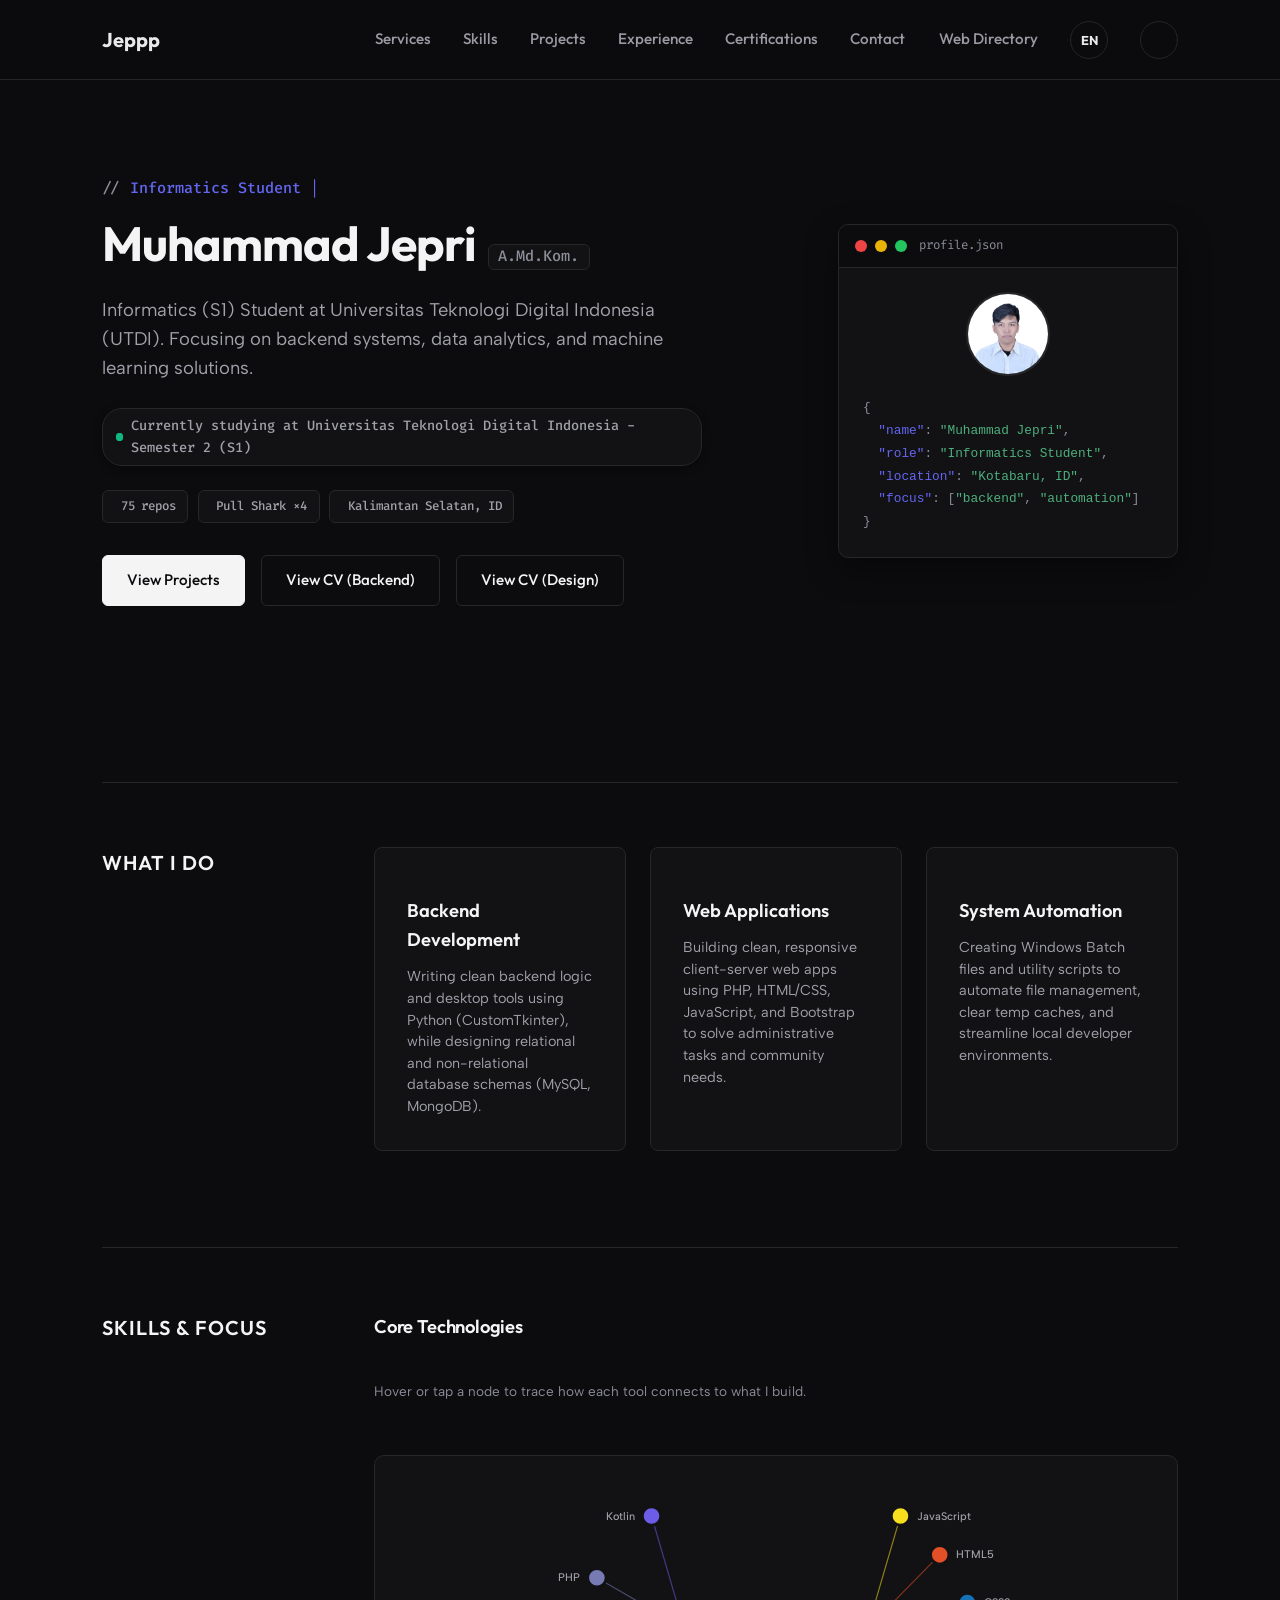
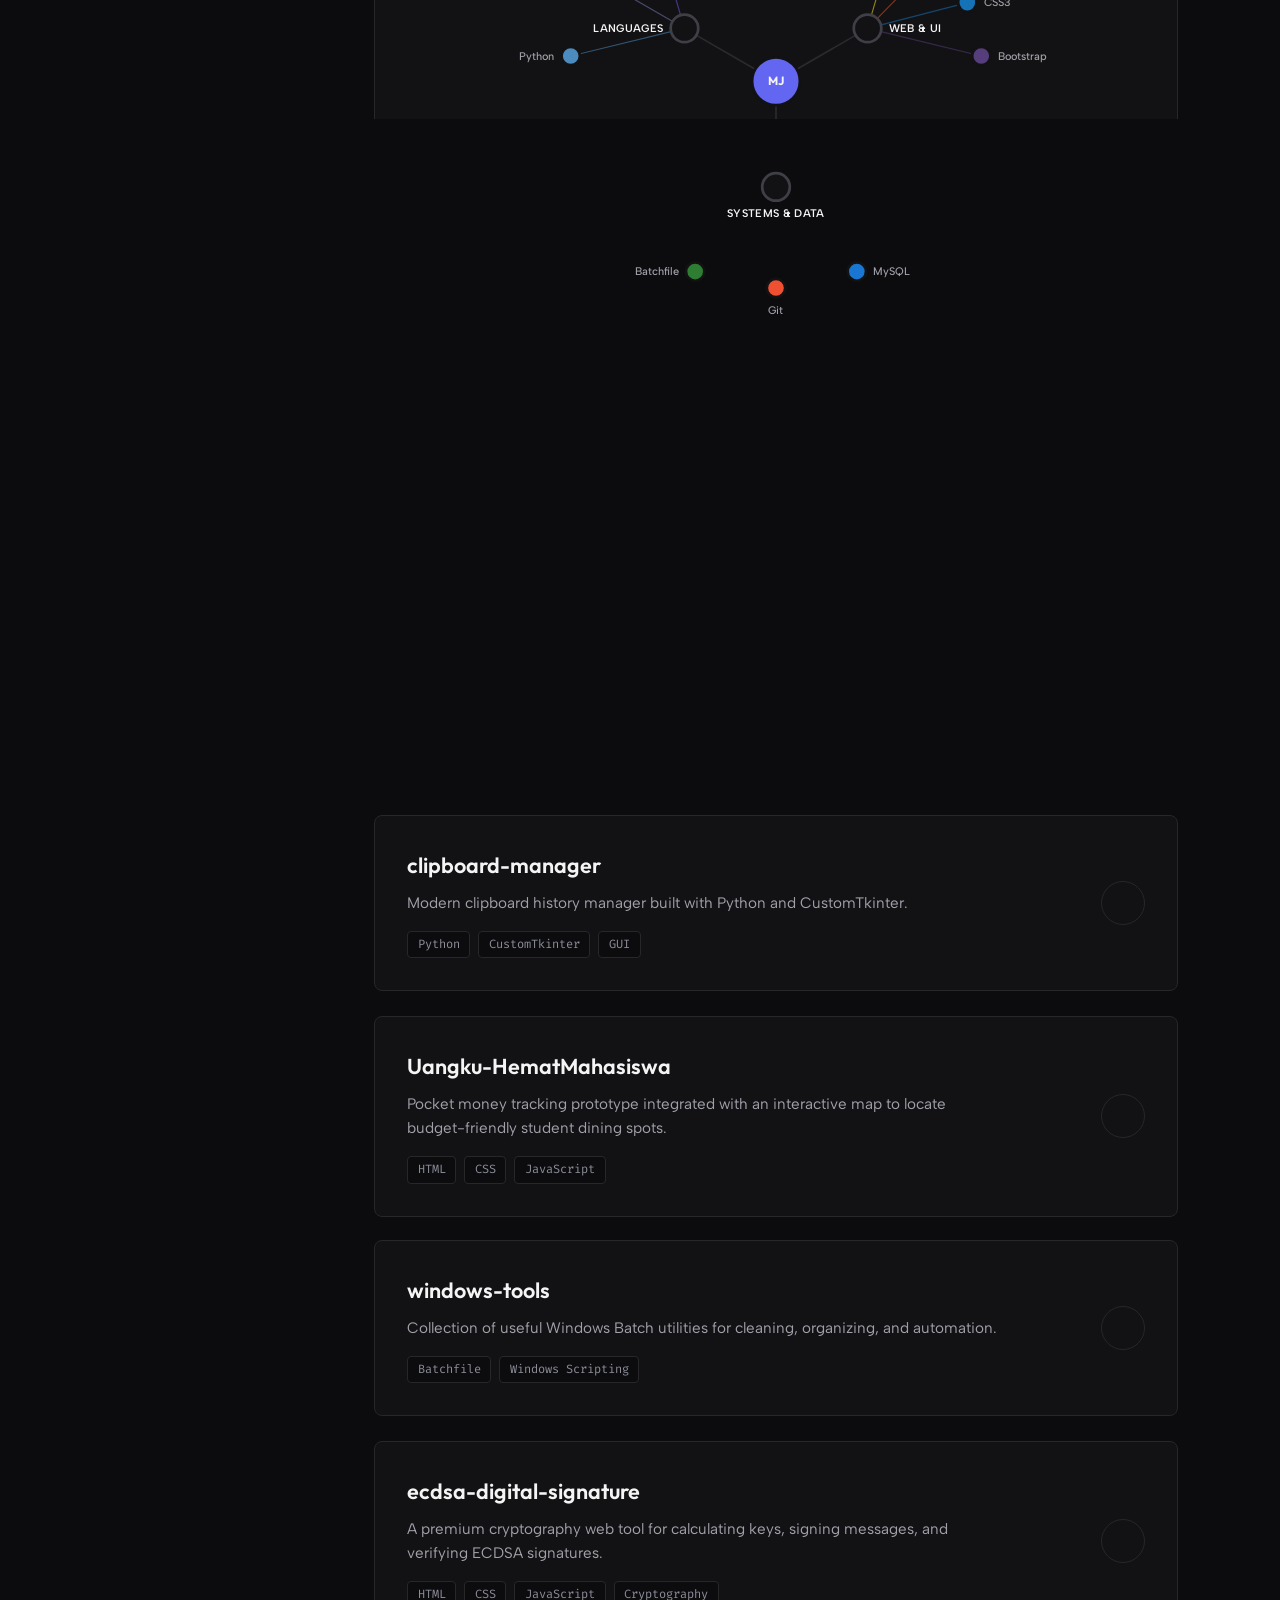
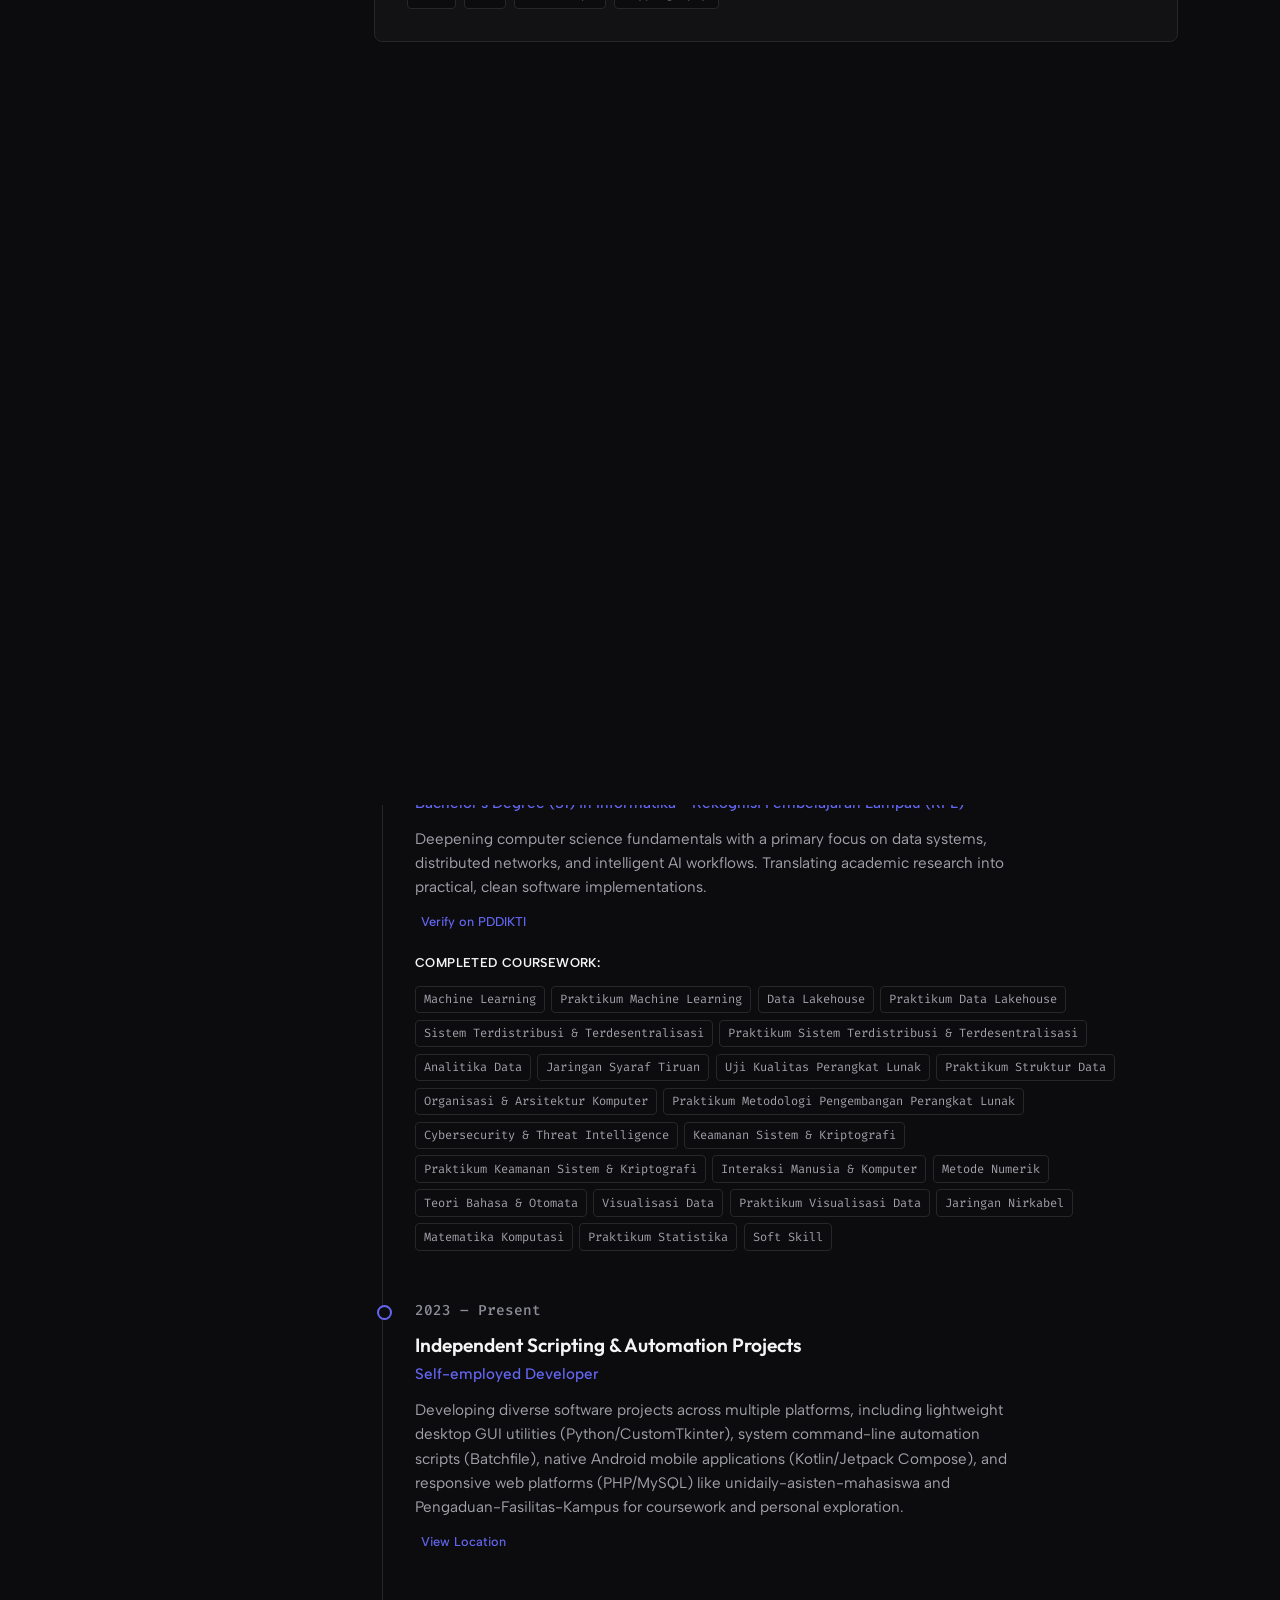
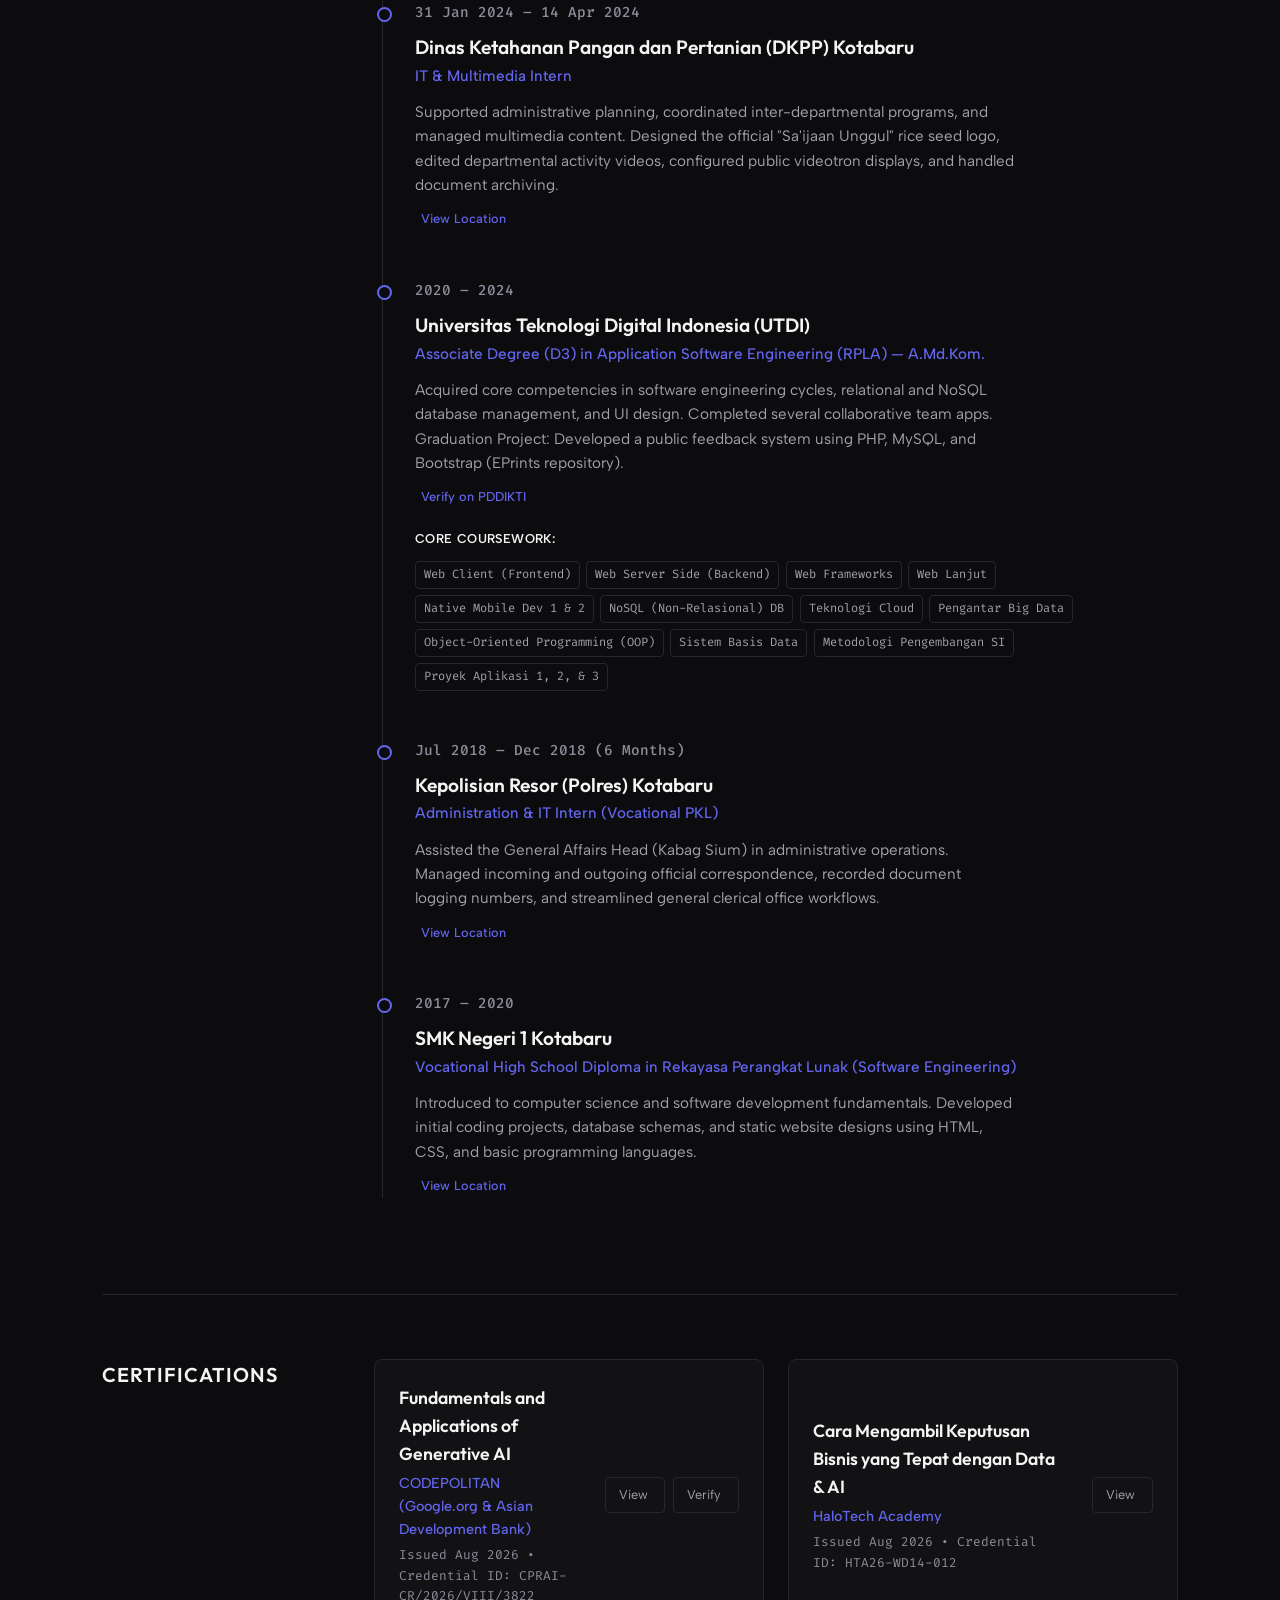
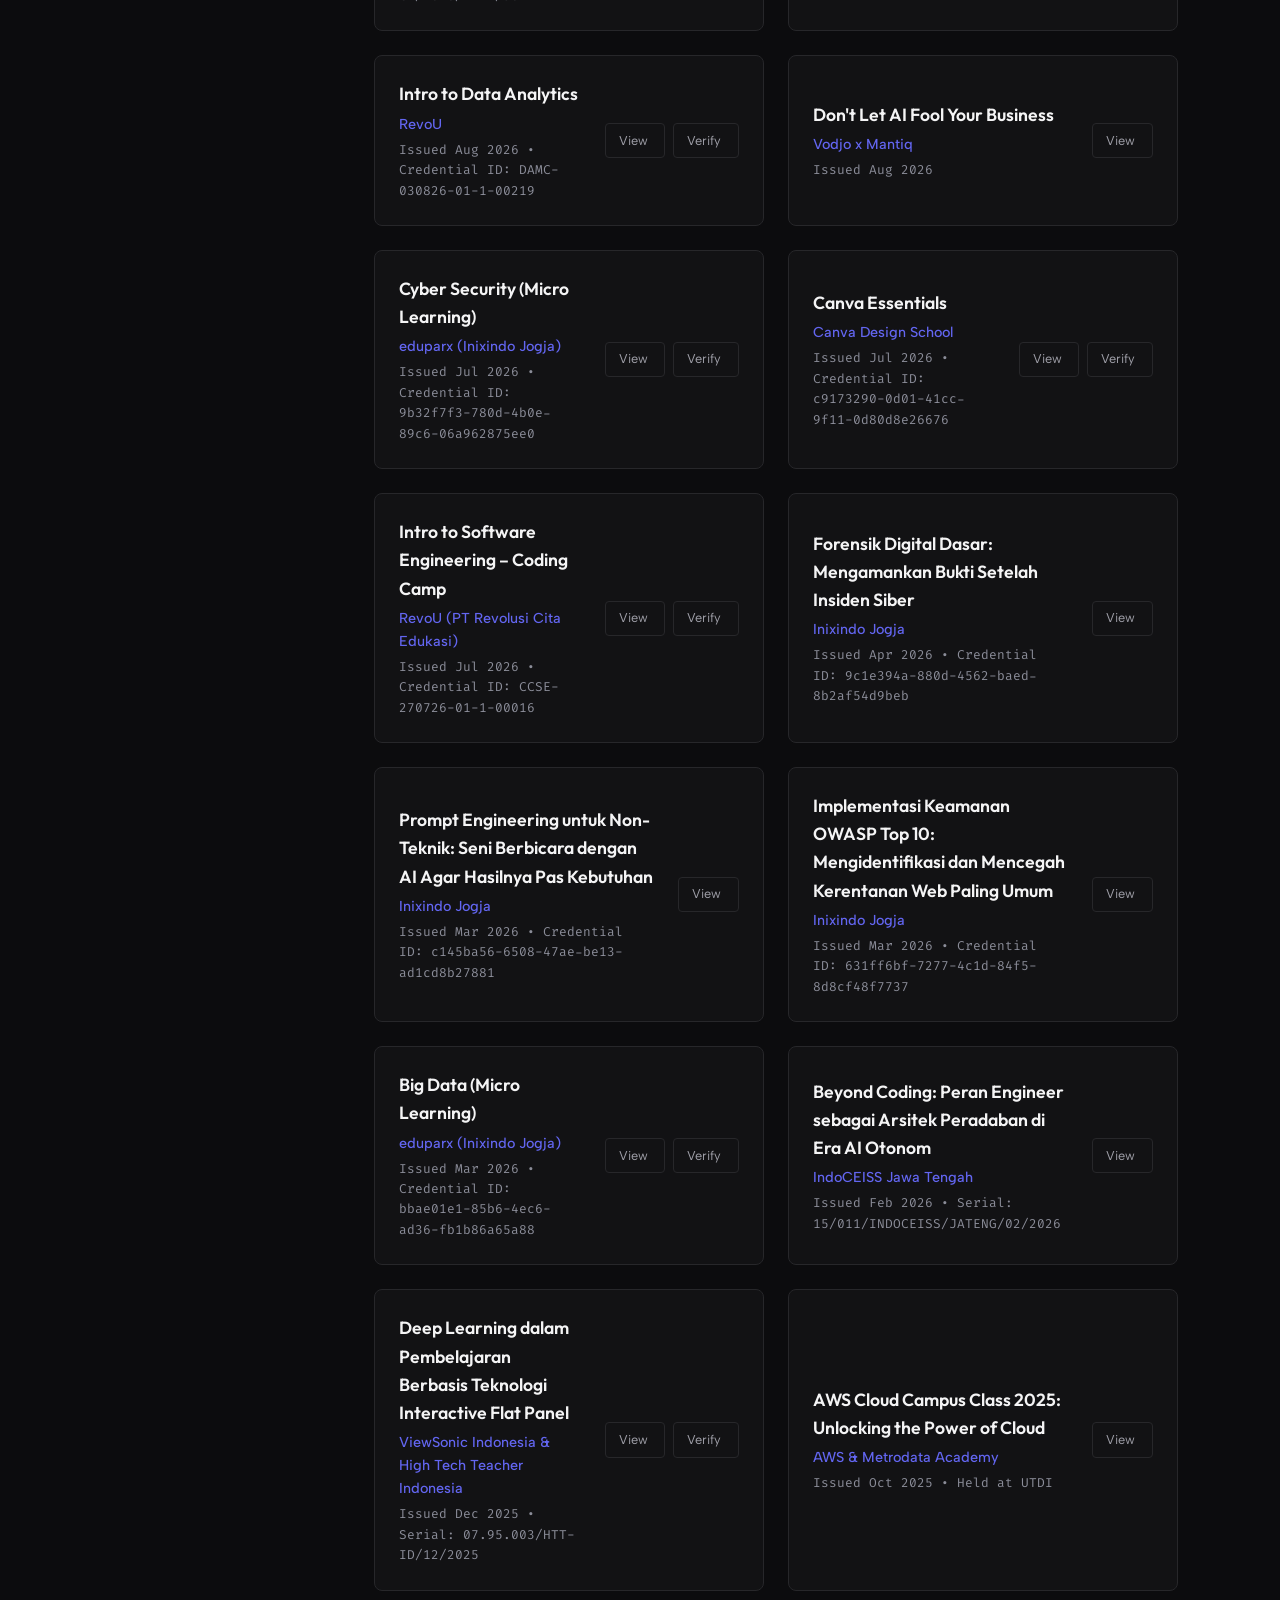
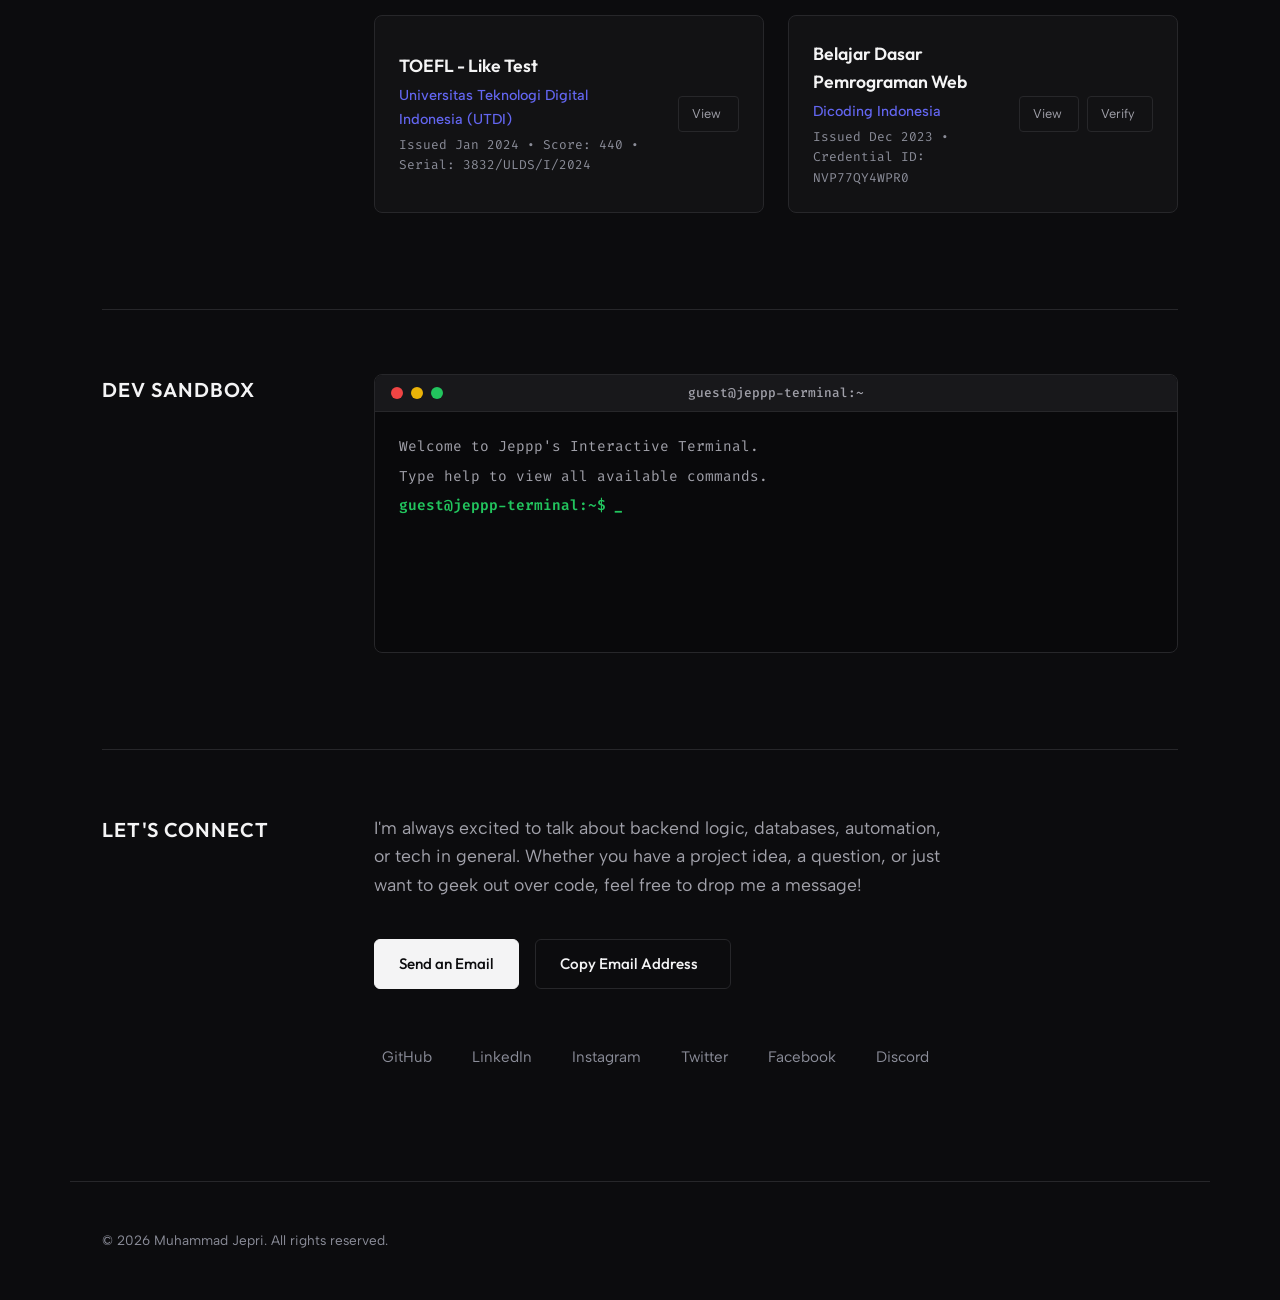
==== commit b20322d9: "feat: add Vodjo x Mantiq AI webinar certificate" ====
--- a/index.html
+++ b/index.html
@@ -468,6 +468,20 @@
                                 </a>
                             </div>
                         </div>
+                        <!-- Cert (Vodjo x Mantiq Webinar) -->
+                        <div class="cert-card">
+                            <div class="cert-info">
+                                <h3>Don't Let AI Fool Your Business</h3>
+                                <span class="cert-issuer">Vodjo x Mantiq</span>
+                                <span class="cert-date">Issued Aug 2026</span>
+                            </div>
+                            <div class="cert-actions">
+                                <a href="assets/vodjo-mantiq-ai.jpg" target="_blank" class="cert-verify-btn">
+                                    <span data-i18n="cert_btn_view">View</span>
+                                    <i class="ph ph-image"></i>
+                                </a>
+                            </div>
+                        </div>
                         <!-- Cert 1 (Inixindo Cyber Security) -->
                         <div class="cert-card">
                             <div class="cert-info">
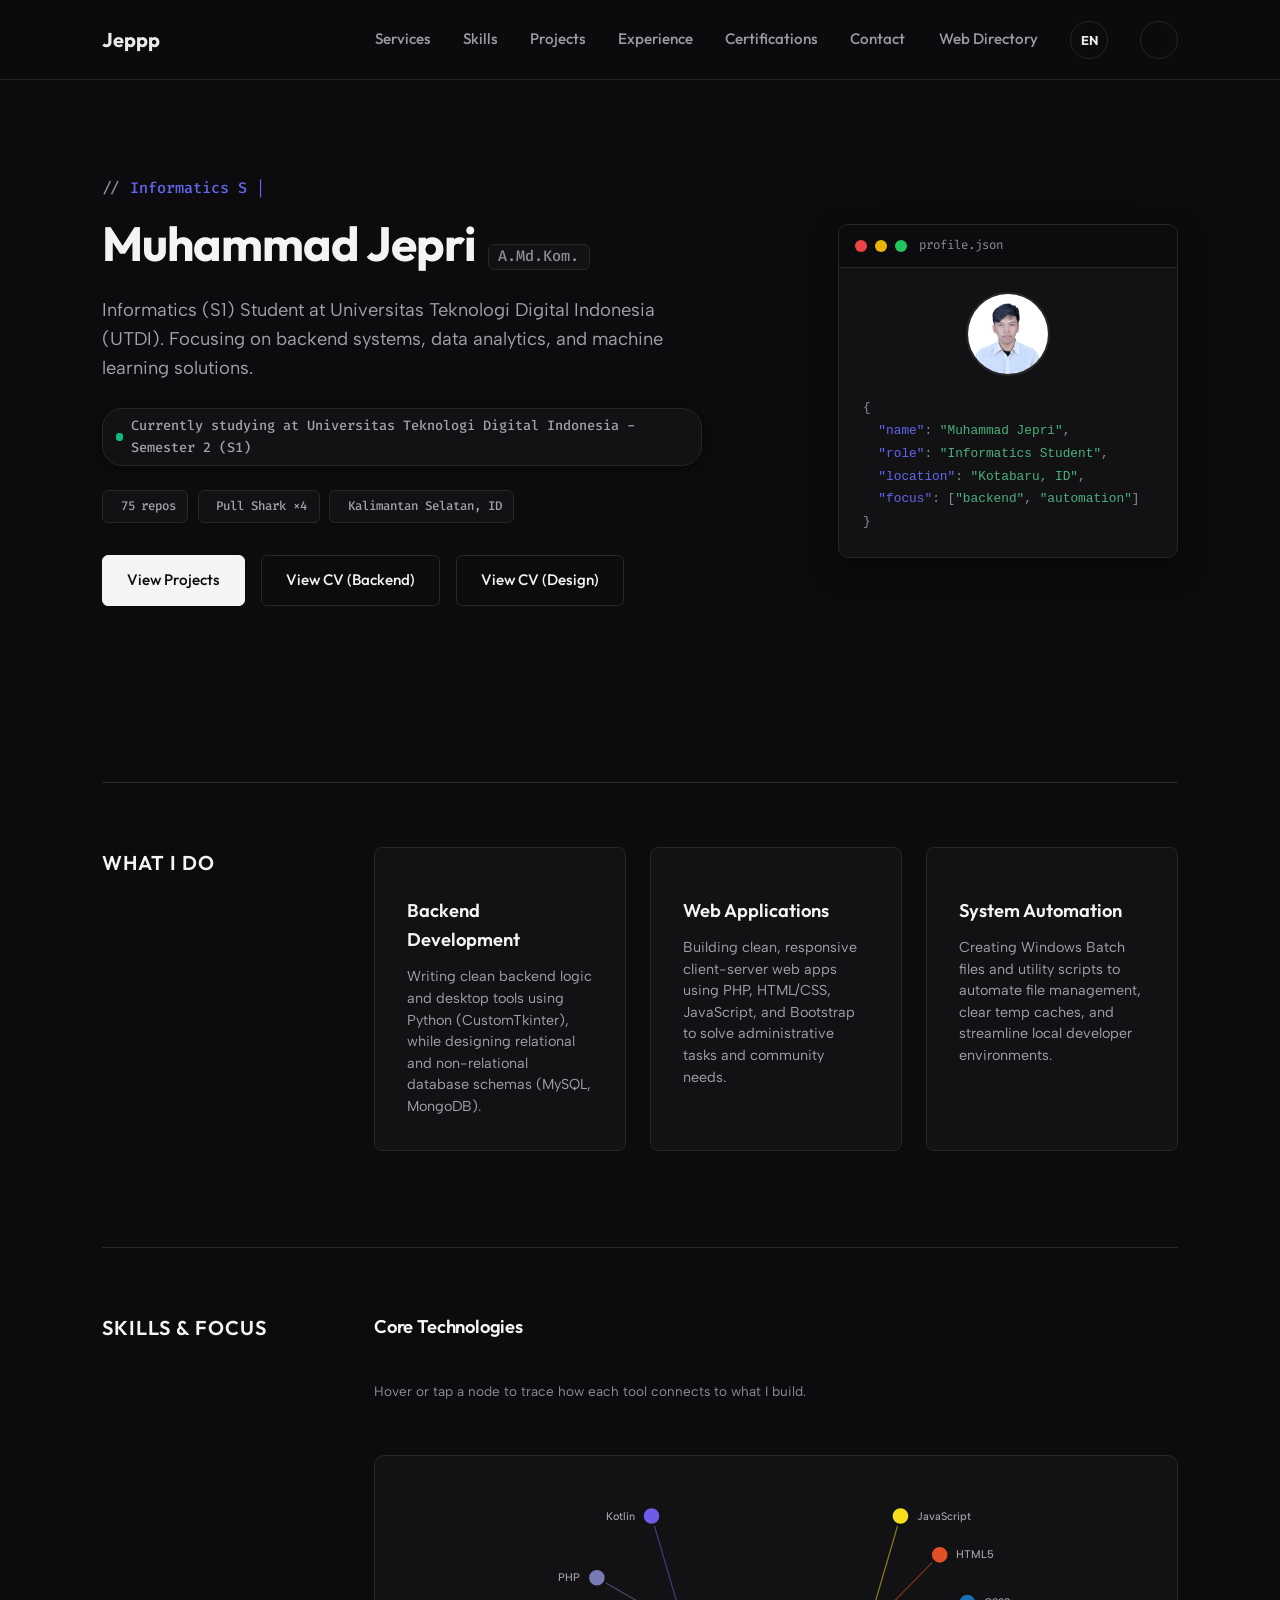
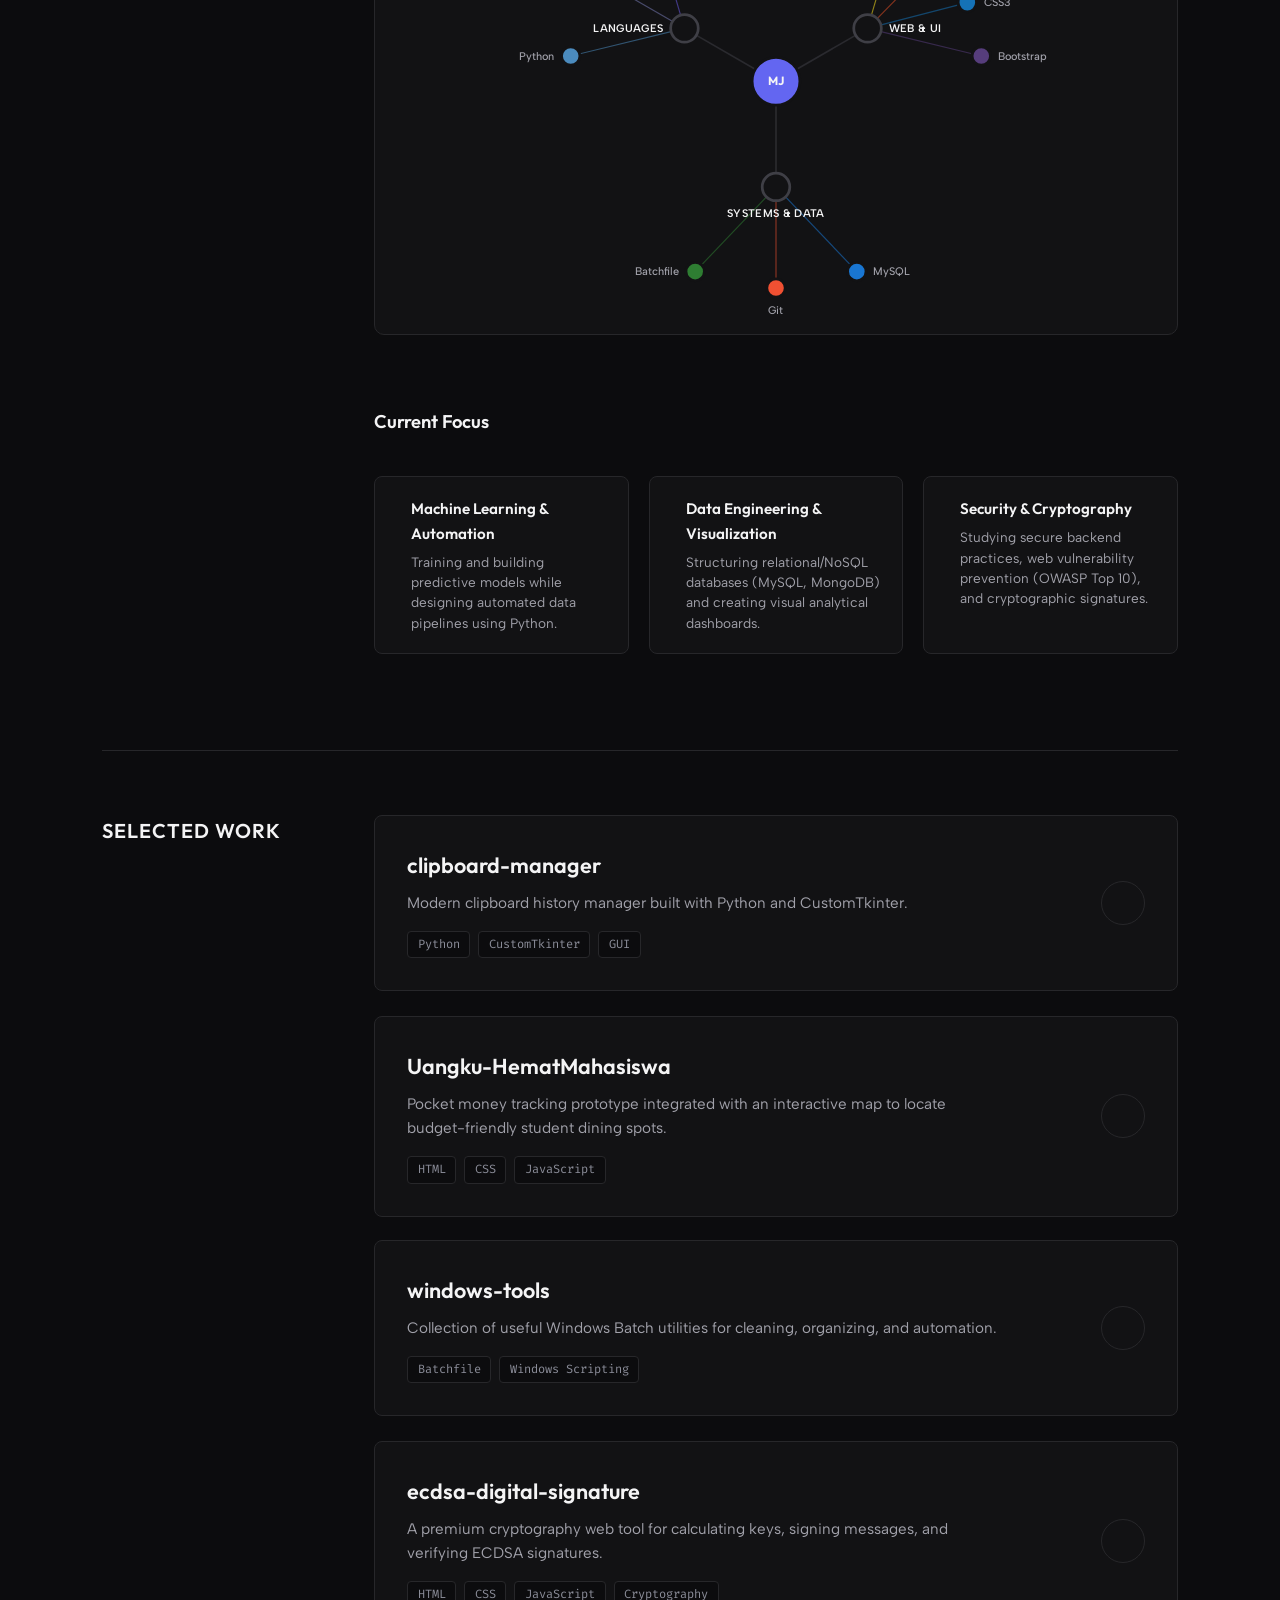
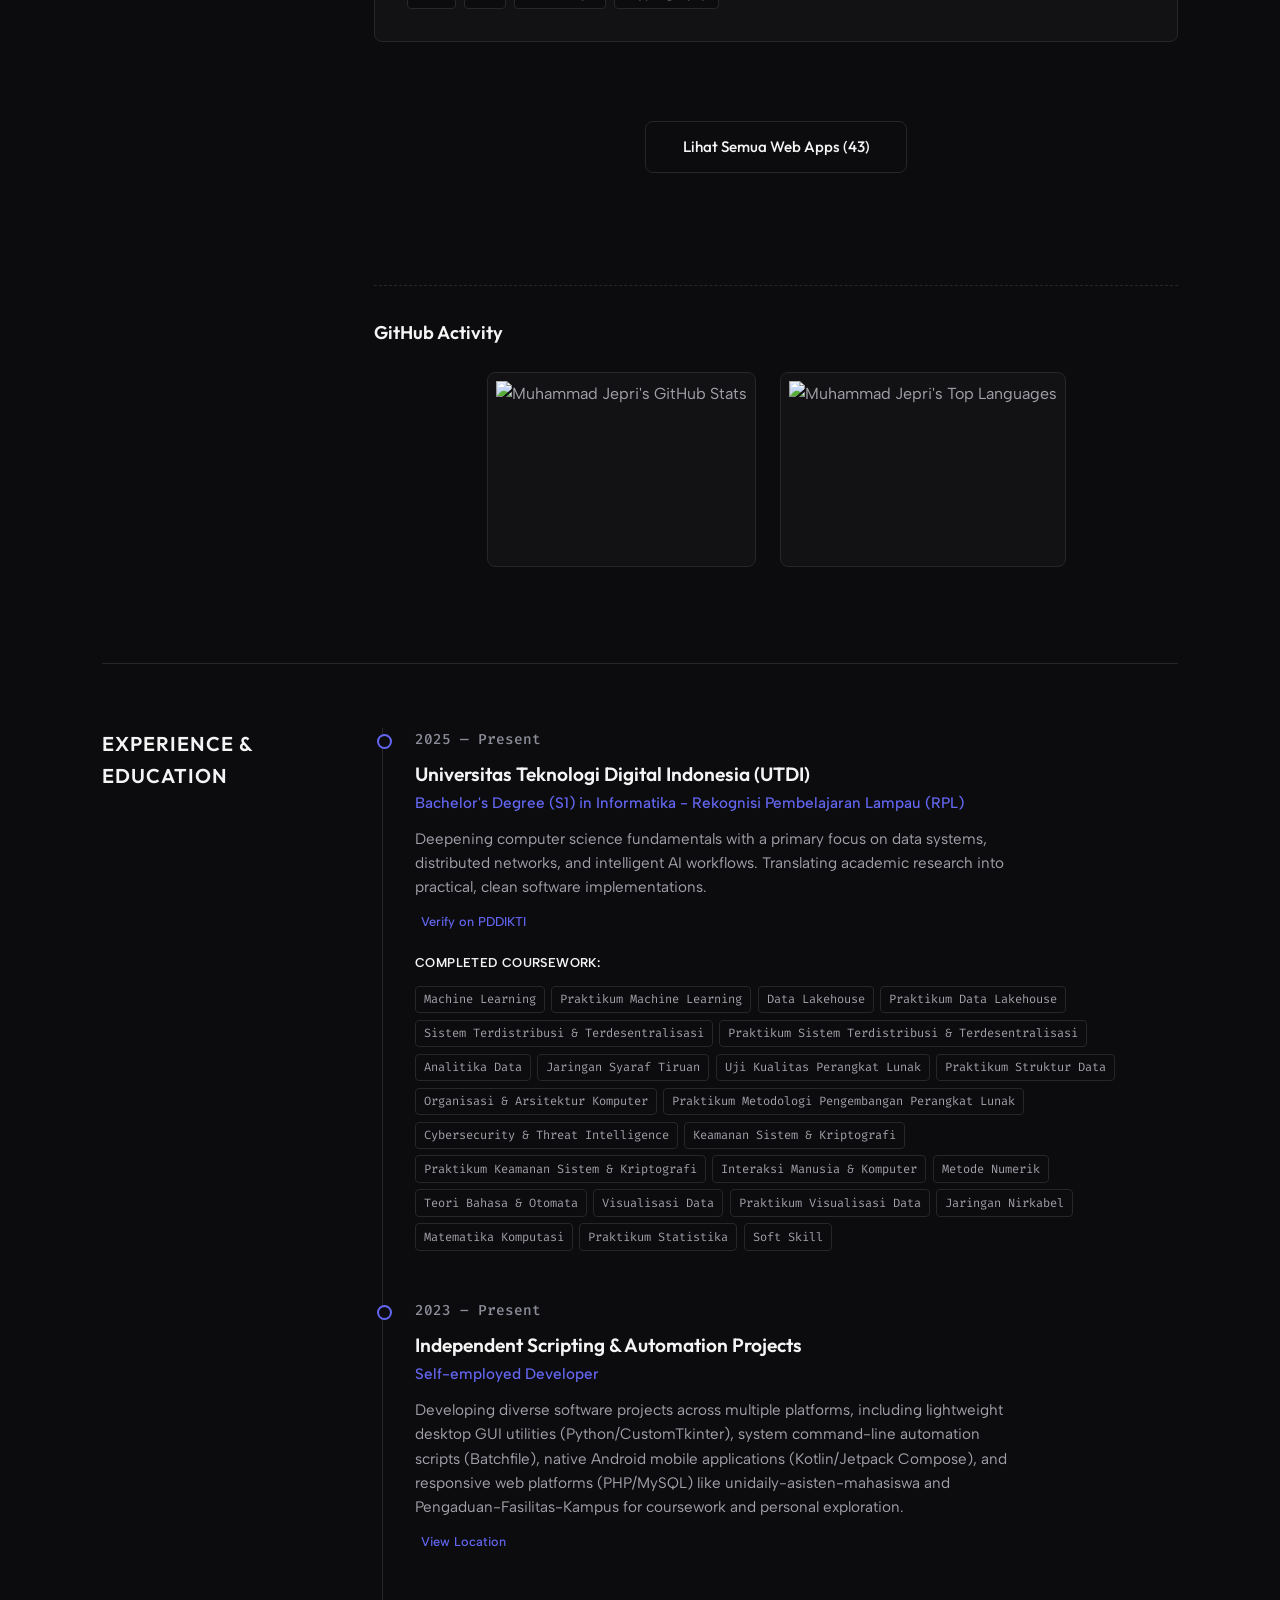
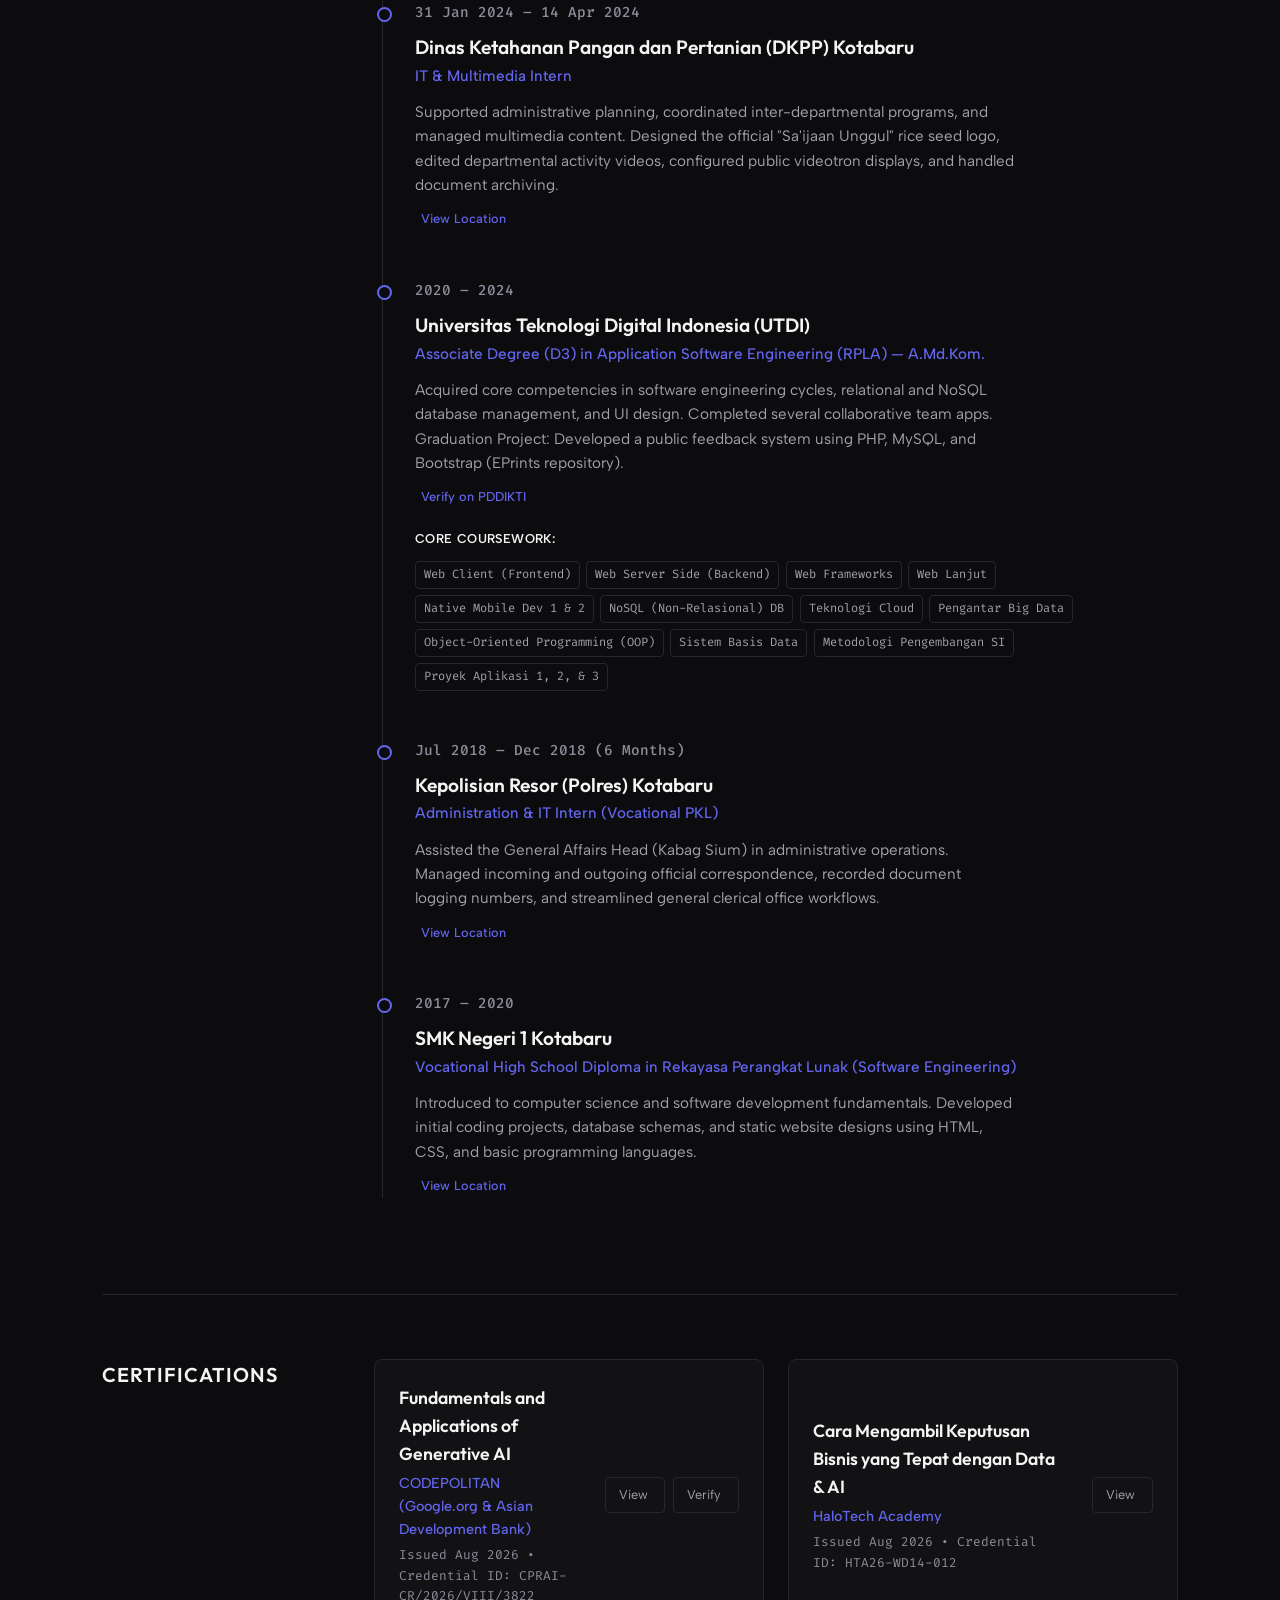
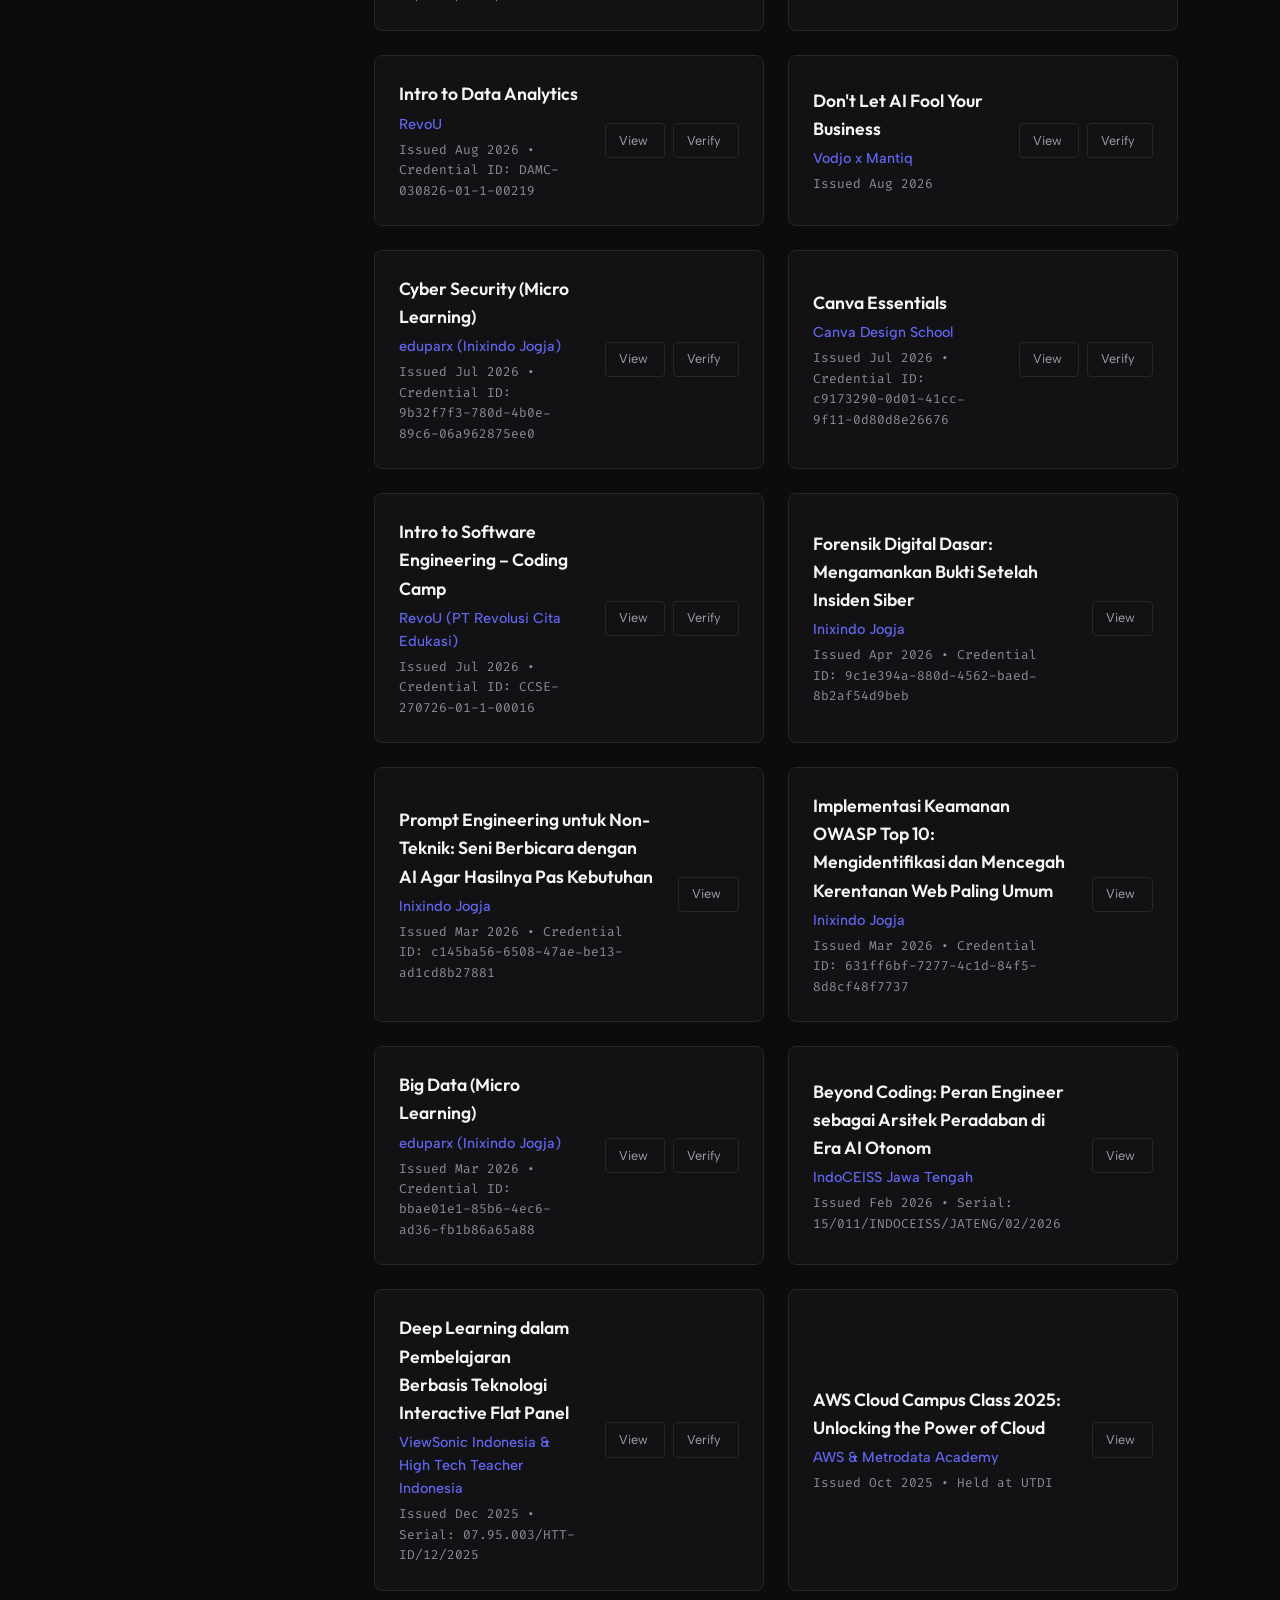
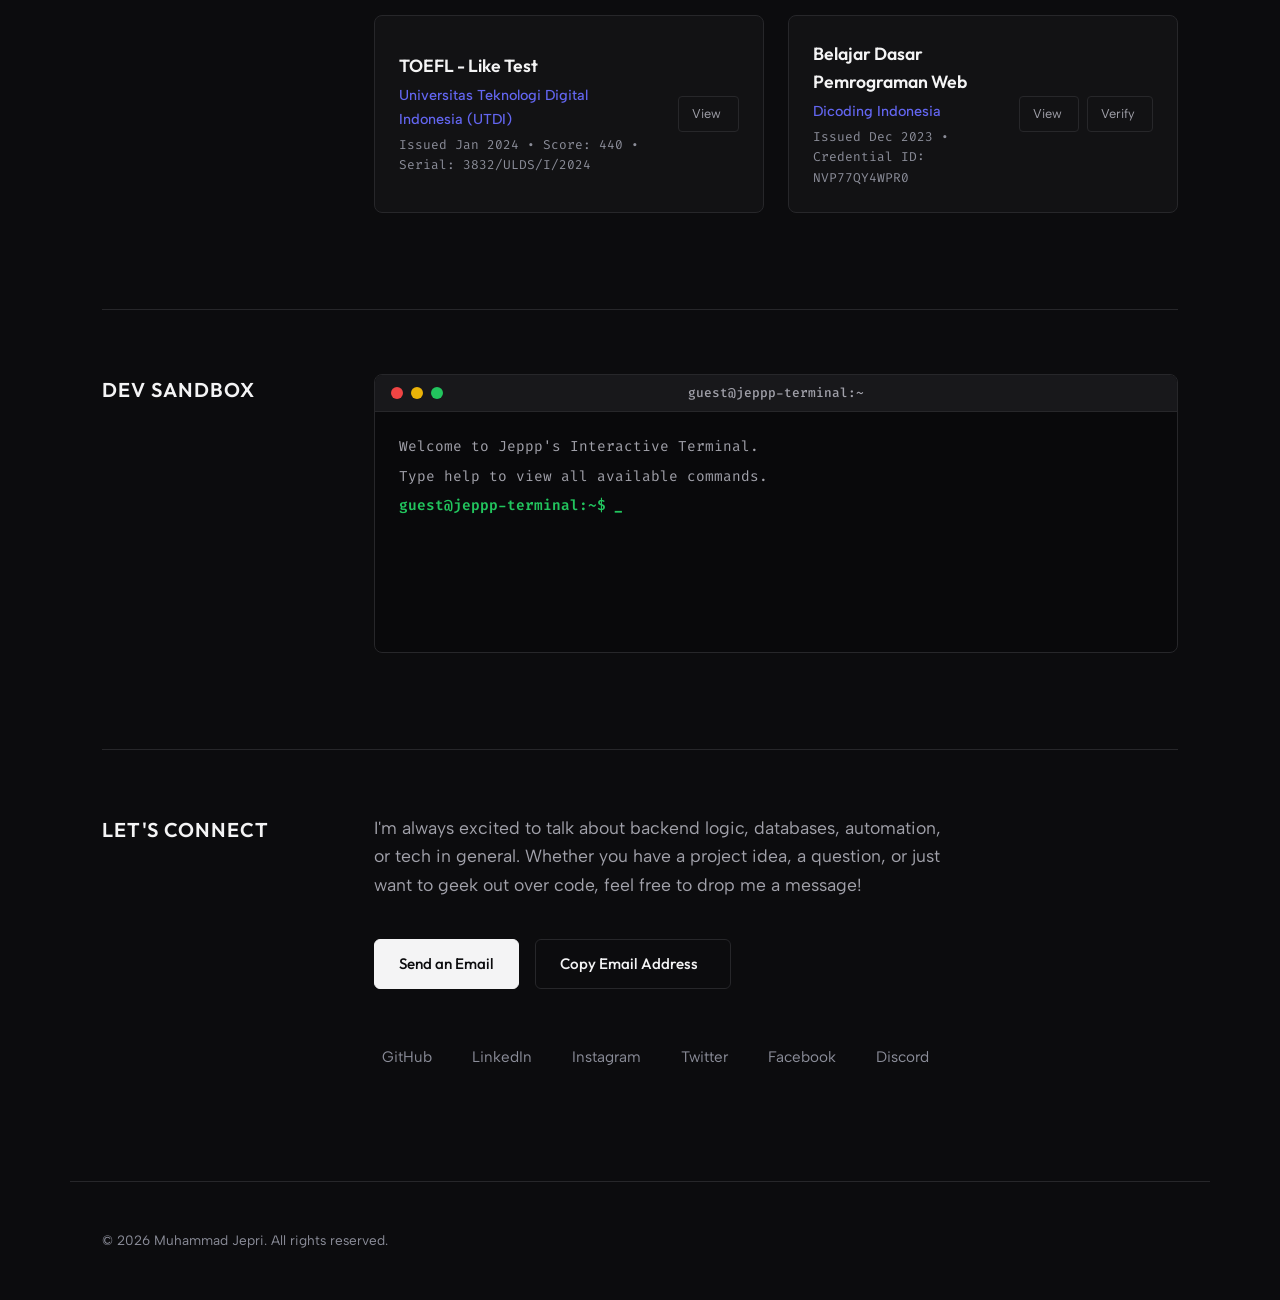
==== commit d79d92e6: "feat: add verify link to Vodjo x Mantiq certificate" ====
--- a/index.html
+++ b/index.html
@@ -480,6 +480,10 @@
                                     <span data-i18n="cert_btn_view">View</span>
                                     <i class="ph ph-image"></i>
                                 </a>
+                                <a href="https://drive.google.com/file/d/1_psDRNhKBs1jtqkEm7ikAdngmEsKa0SN/view" target="_blank" rel="noopener noreferrer" class="cert-verify-btn">
+                                    <span data-i18n="cert_btn_verify">Verify</span>
+                                    <i class="ph ph-arrow-up-right"></i>
+                                </a>
                             </div>
                         </div>
                         <!-- Cert 1 (Inixindo Cyber Security) -->
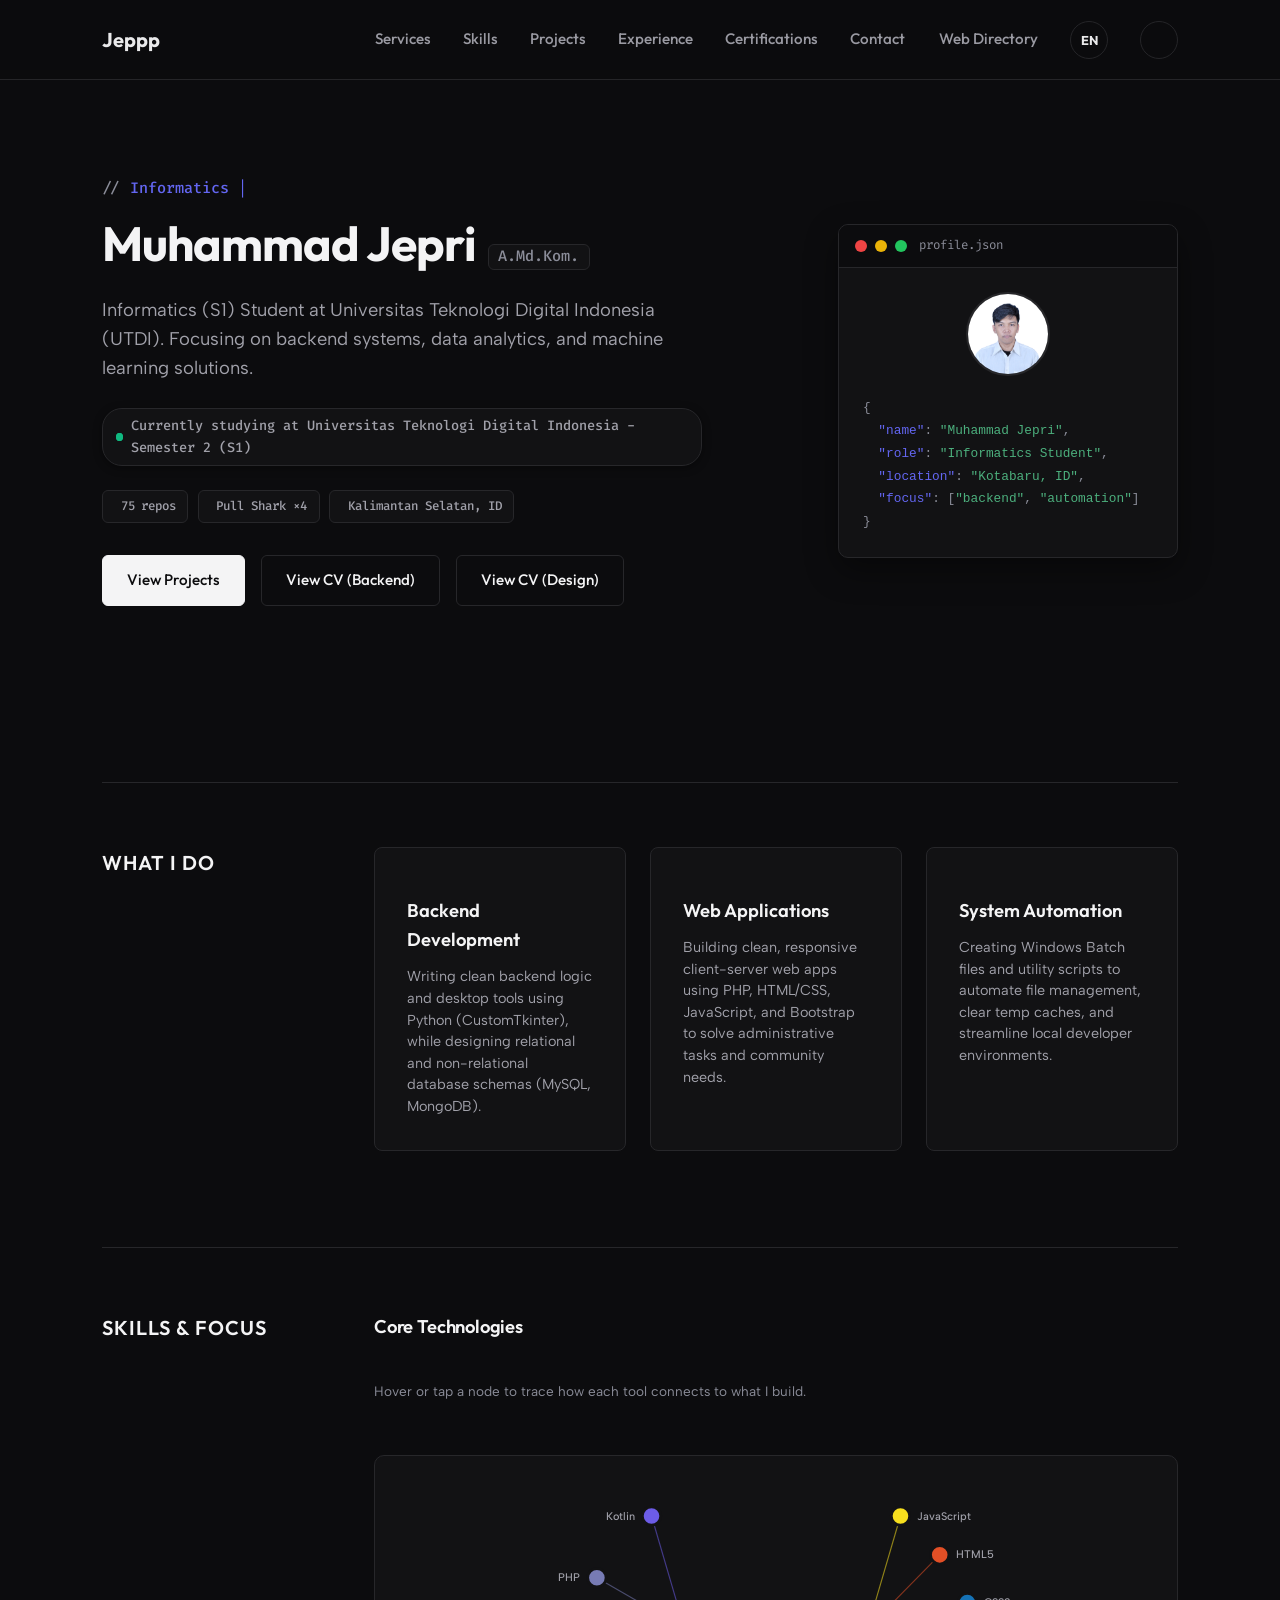
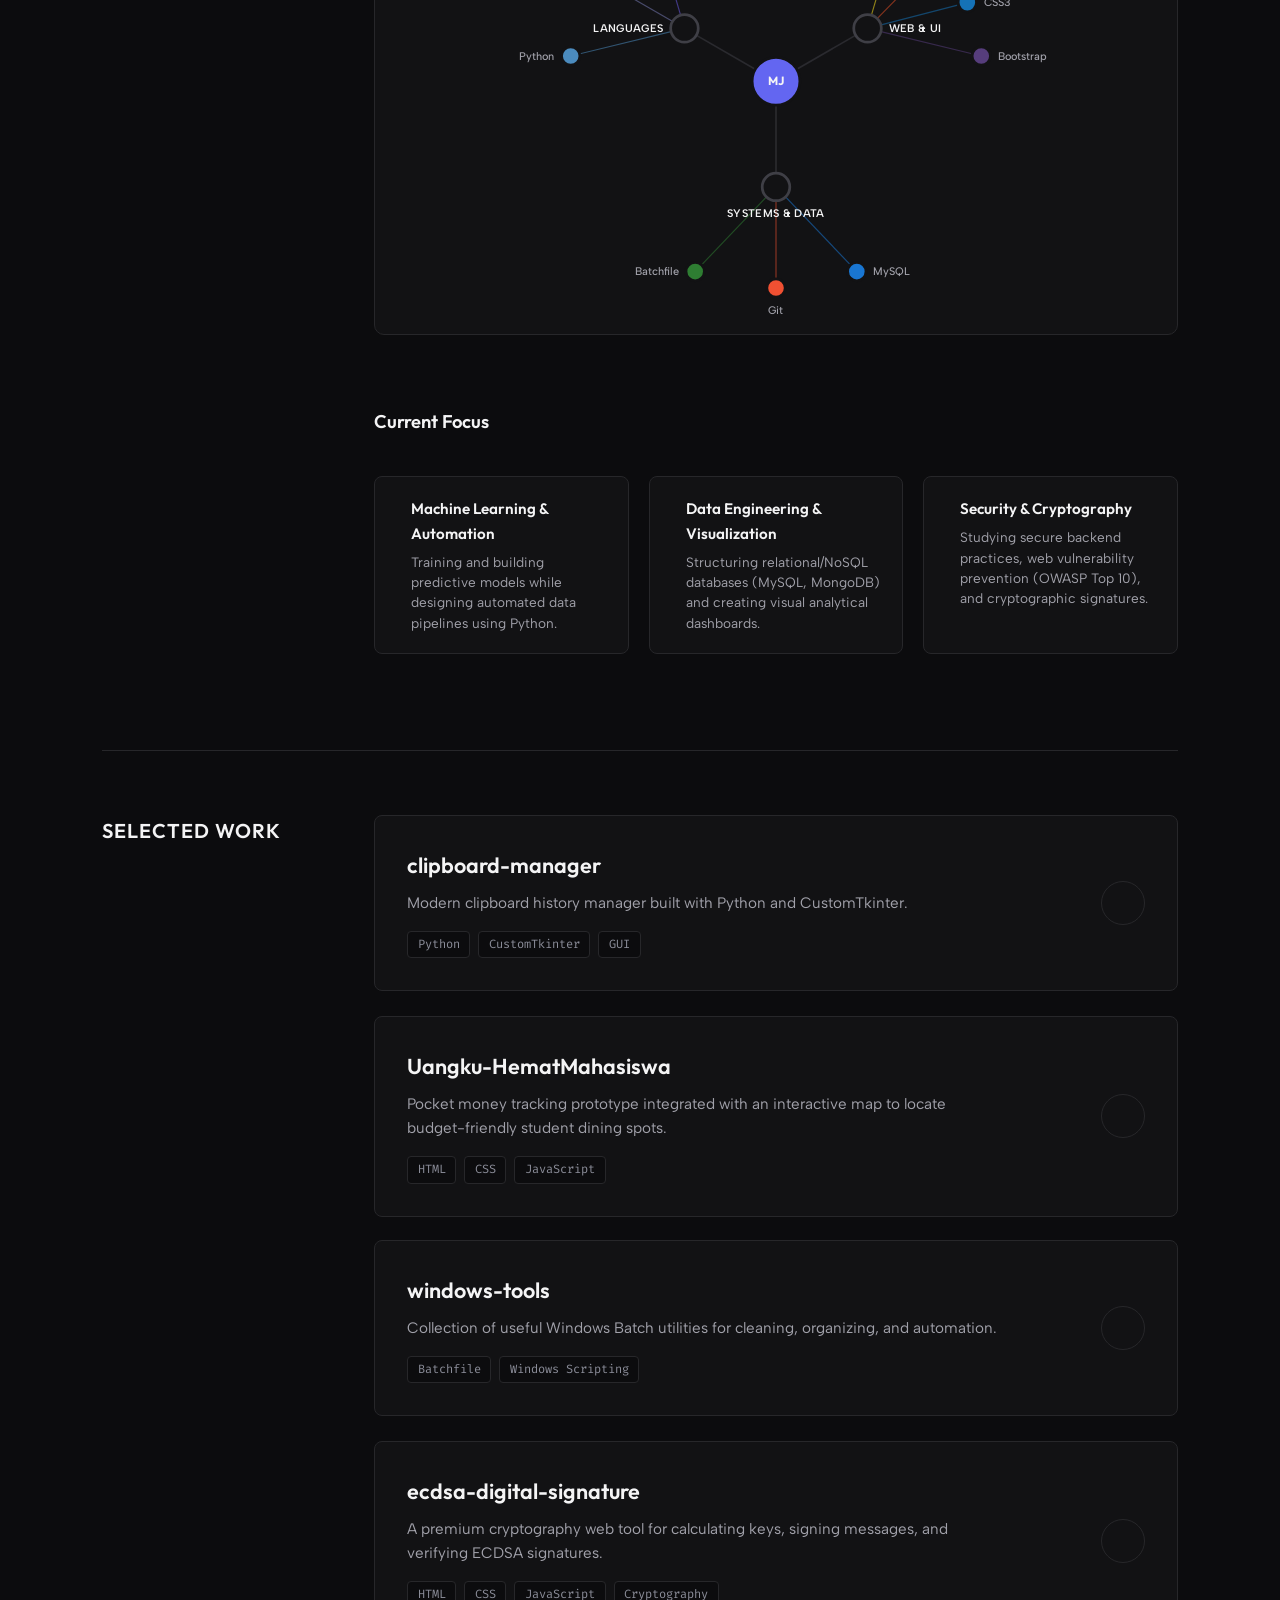
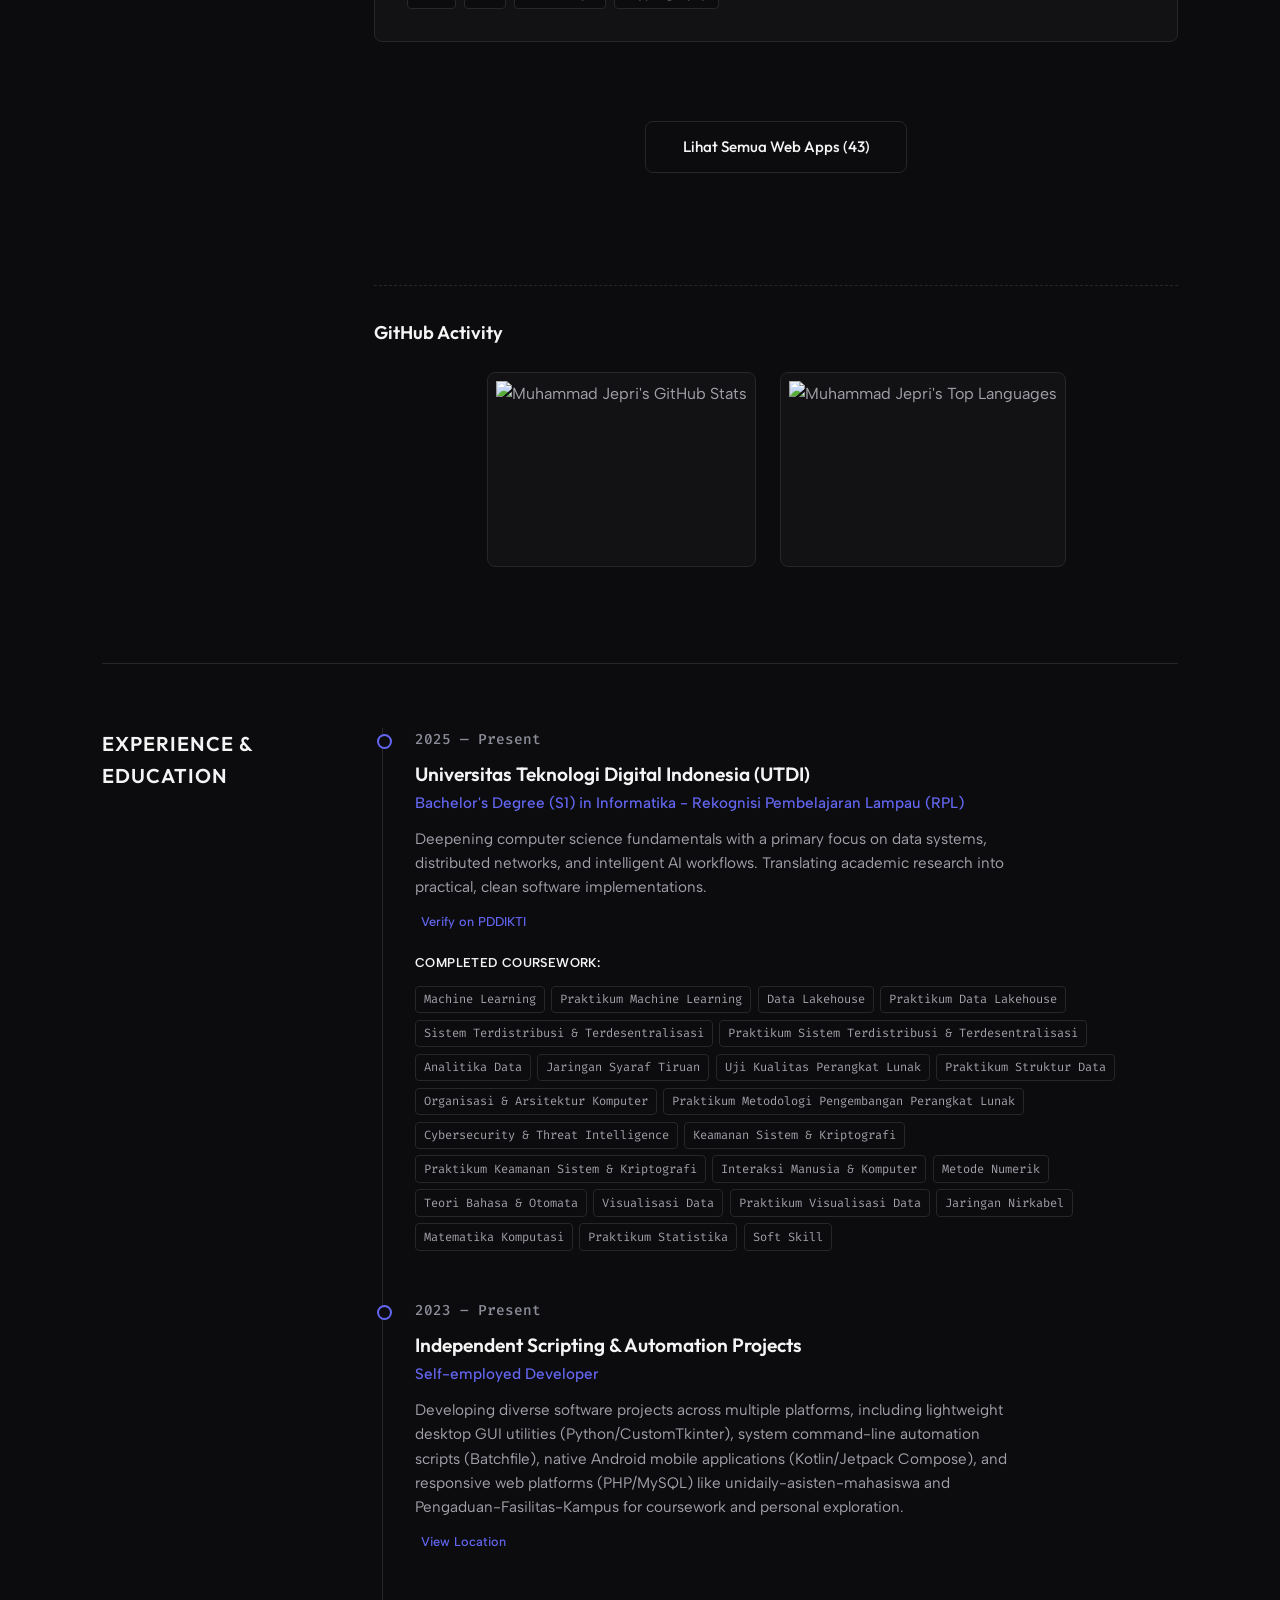
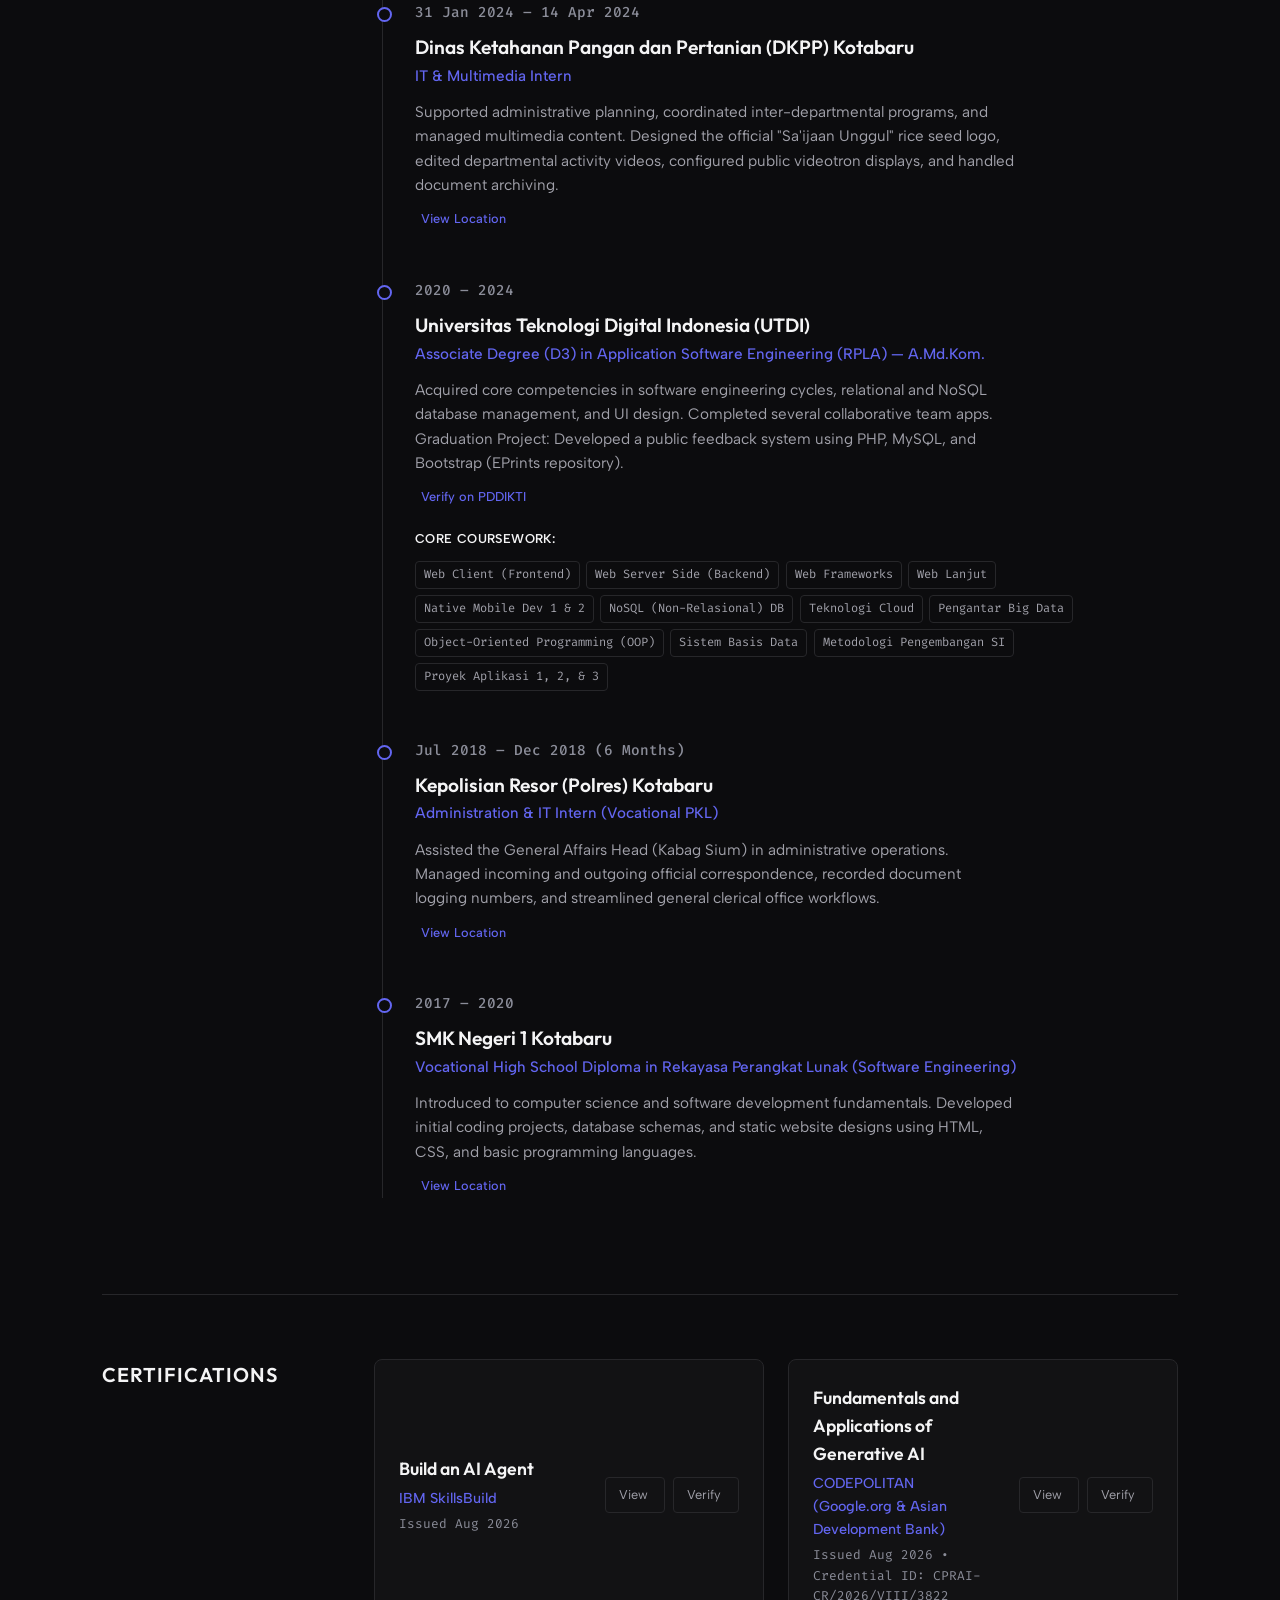
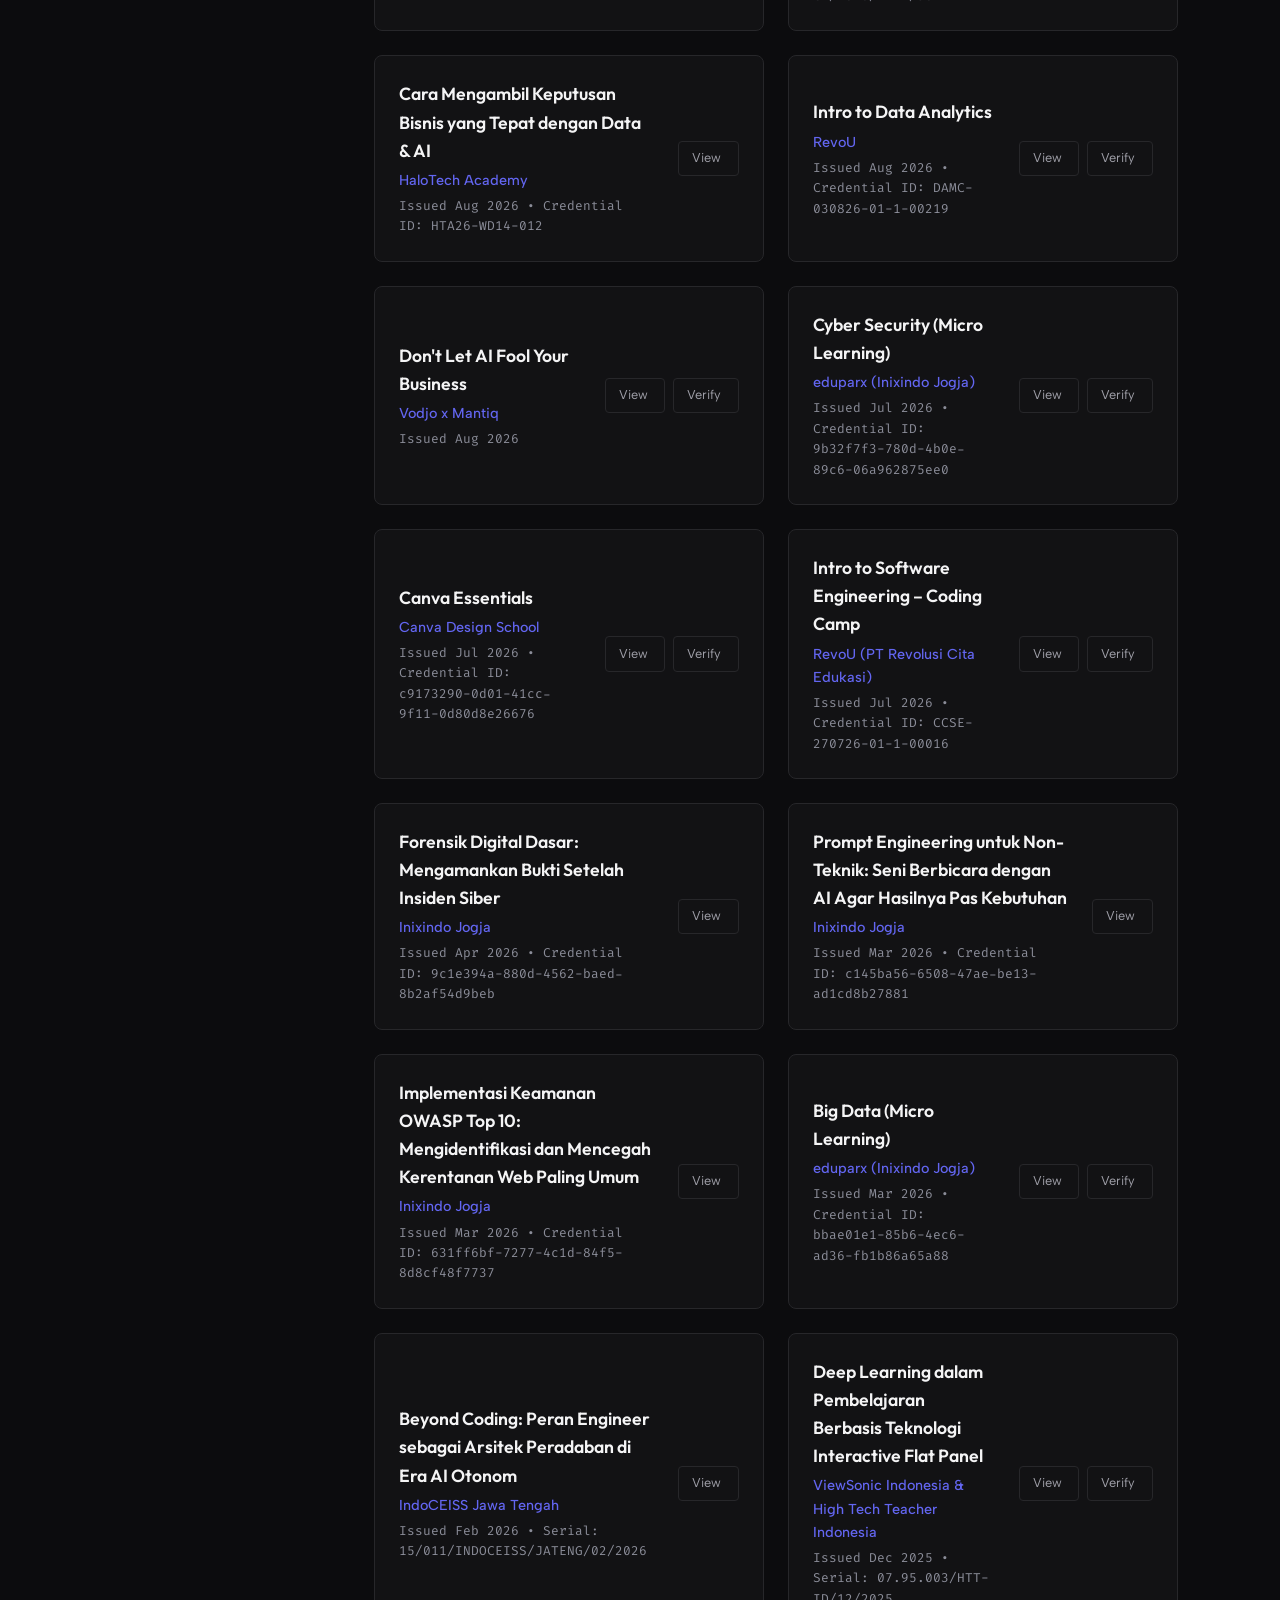
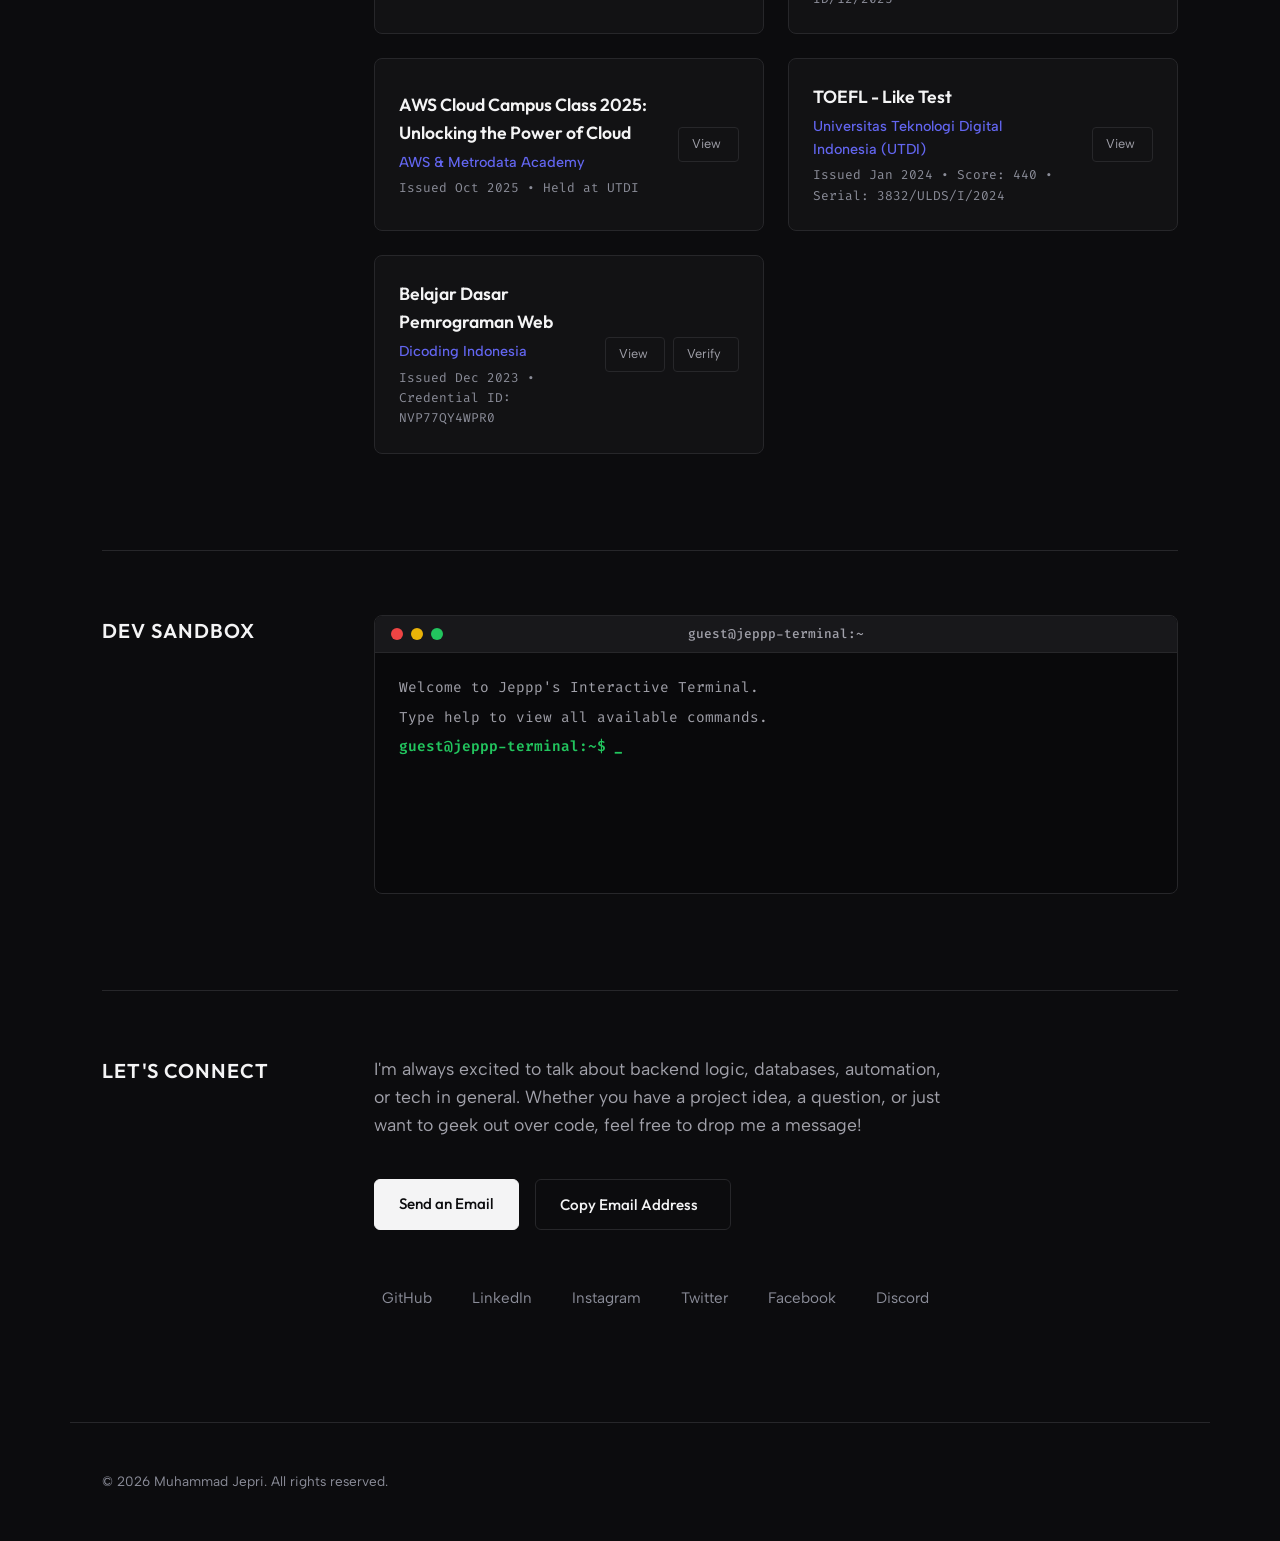
==== commit cbf53ce2: "feat: add IBM SkillsBuild - Build an AI Agent certificate" ====
--- a/index.html
+++ b/index.html
@@ -418,6 +418,24 @@
                 </div>
                 <div class="section-content-col">
                     <div class="certs-grid">
+                        <!-- Cert (IBM Build an AI Agent) -->
+                        <div class="cert-card">
+                            <div class="cert-info">
+                                <h3>Build an AI Agent</h3>
+                                <span class="cert-issuer">IBM SkillsBuild</span>
+                                <span class="cert-date">Issued Aug 2026</span>
+                            </div>
+                            <div class="cert-actions">
+                                <a href="assets/ibm-build-ai-agent.jpg" target="_blank" class="cert-verify-btn">
+                                    <span data-i18n="cert_btn_view">View</span>
+                                    <i class="ph ph-image"></i>
+                                </a>
+                                <a href="https://www.credly.com/badges/69fc3d68-f609-4408-96c2-a8559f568102/public_url" target="_blank" rel="noopener noreferrer" class="cert-verify-btn">
+                                    <span data-i18n="cert_btn_verify">Verify</span>
+                                    <i class="ph ph-arrow-up-right"></i>
+                                </a>
+                            </div>
+                        </div>
                         <!-- Cert (CODEPOLITAN) -->
                         <div class="cert-card">
                             <div class="cert-info">
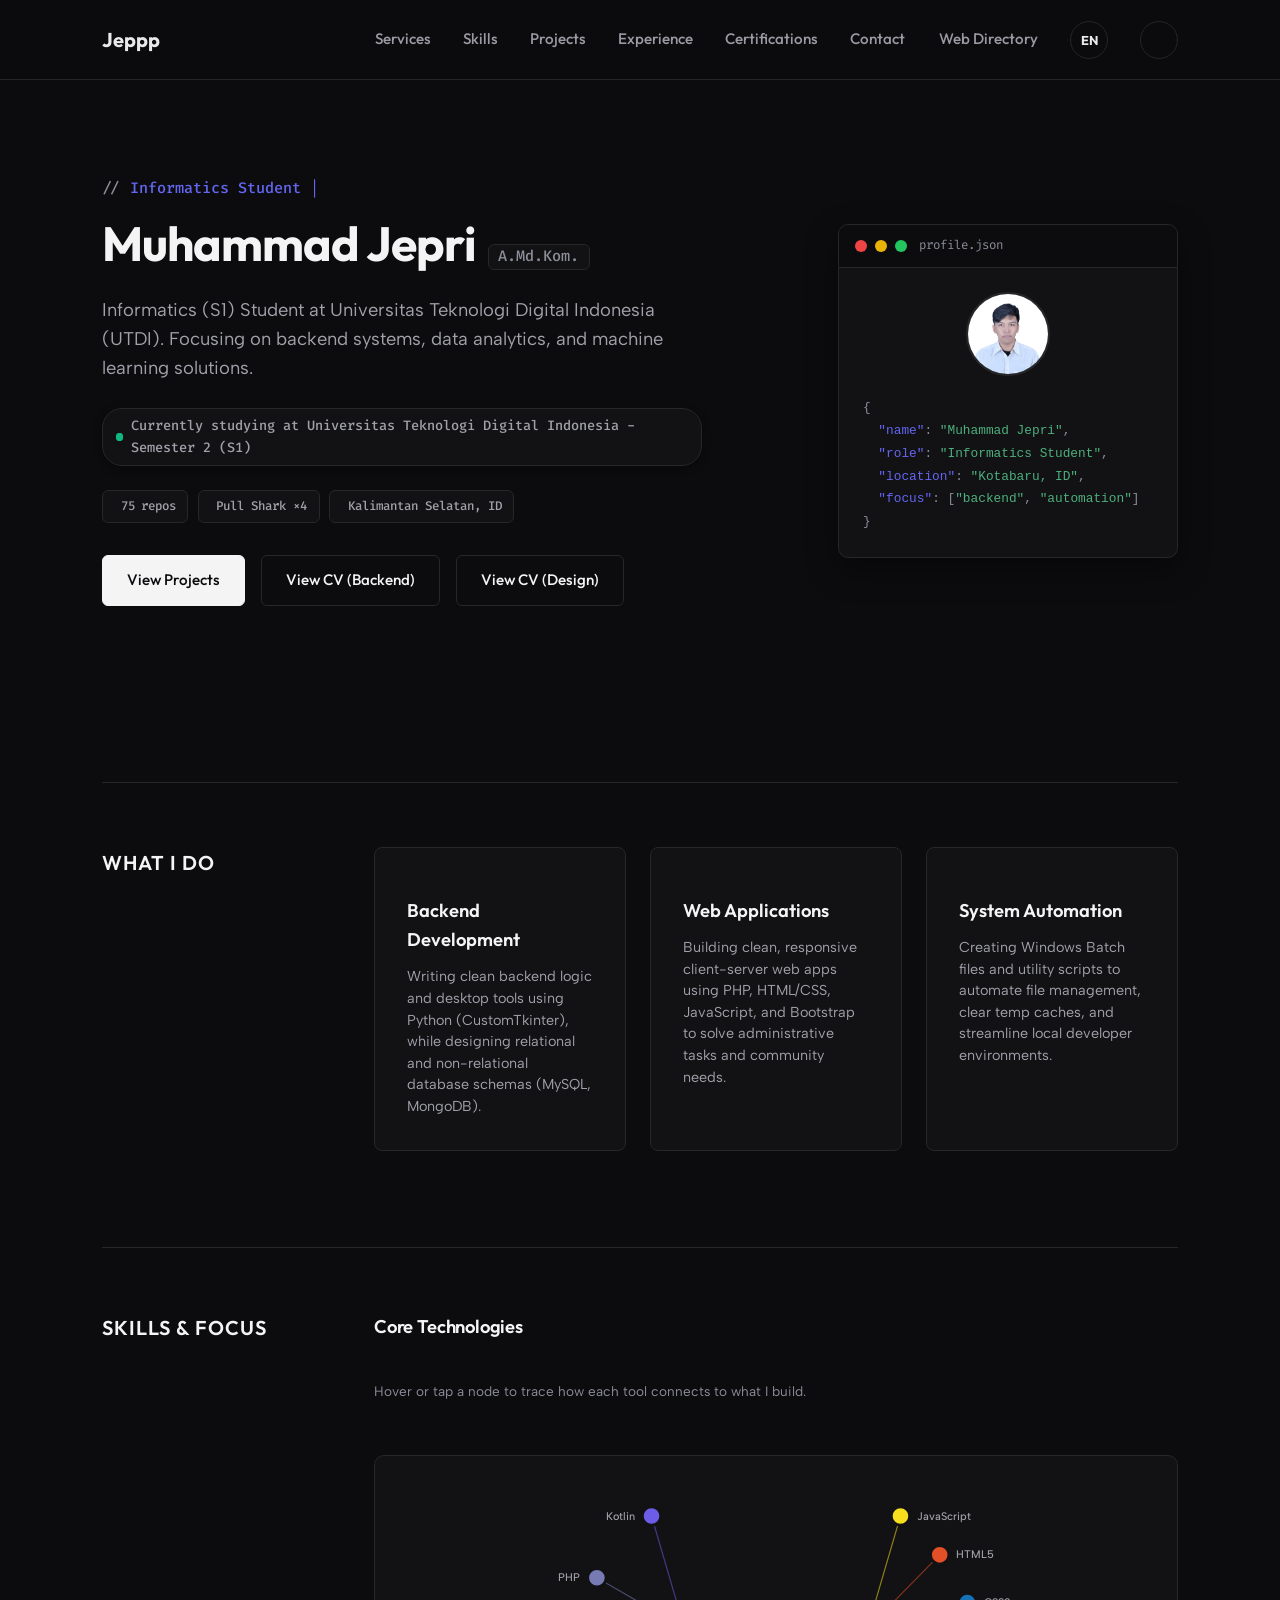
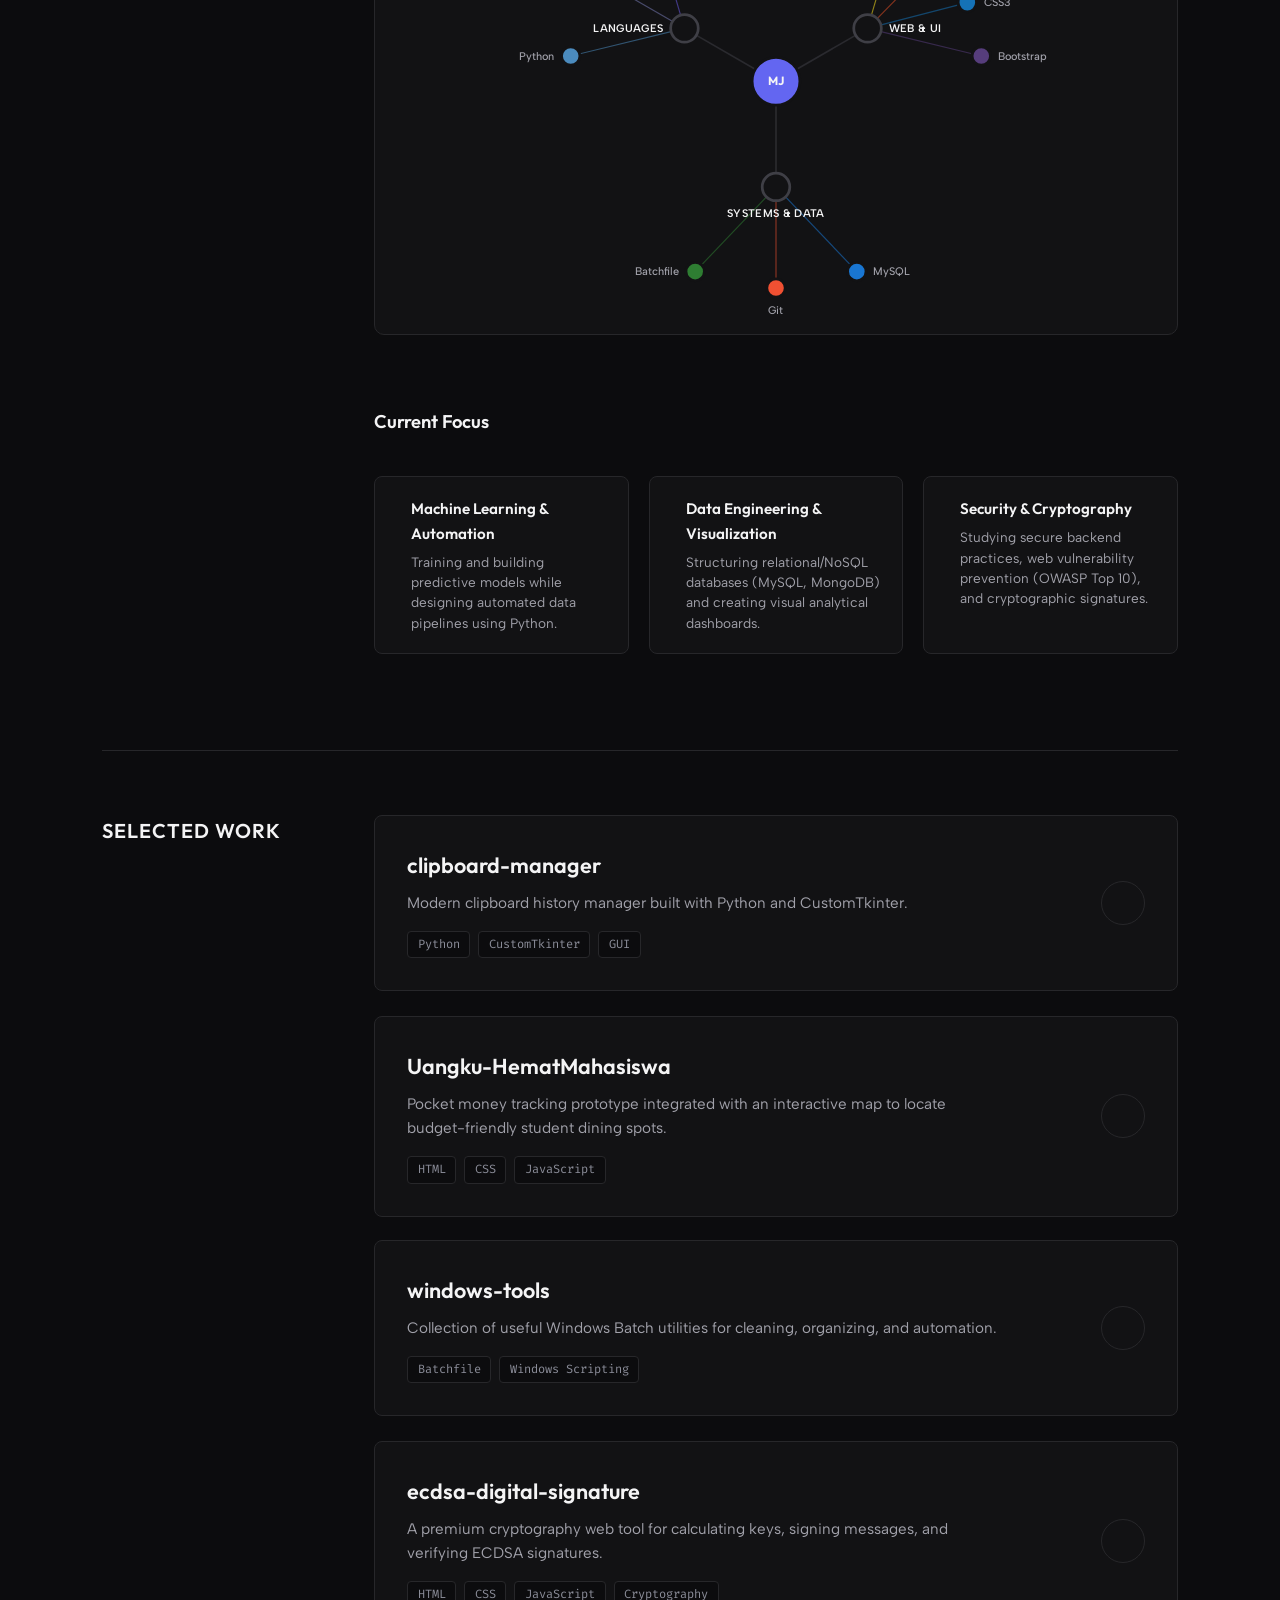
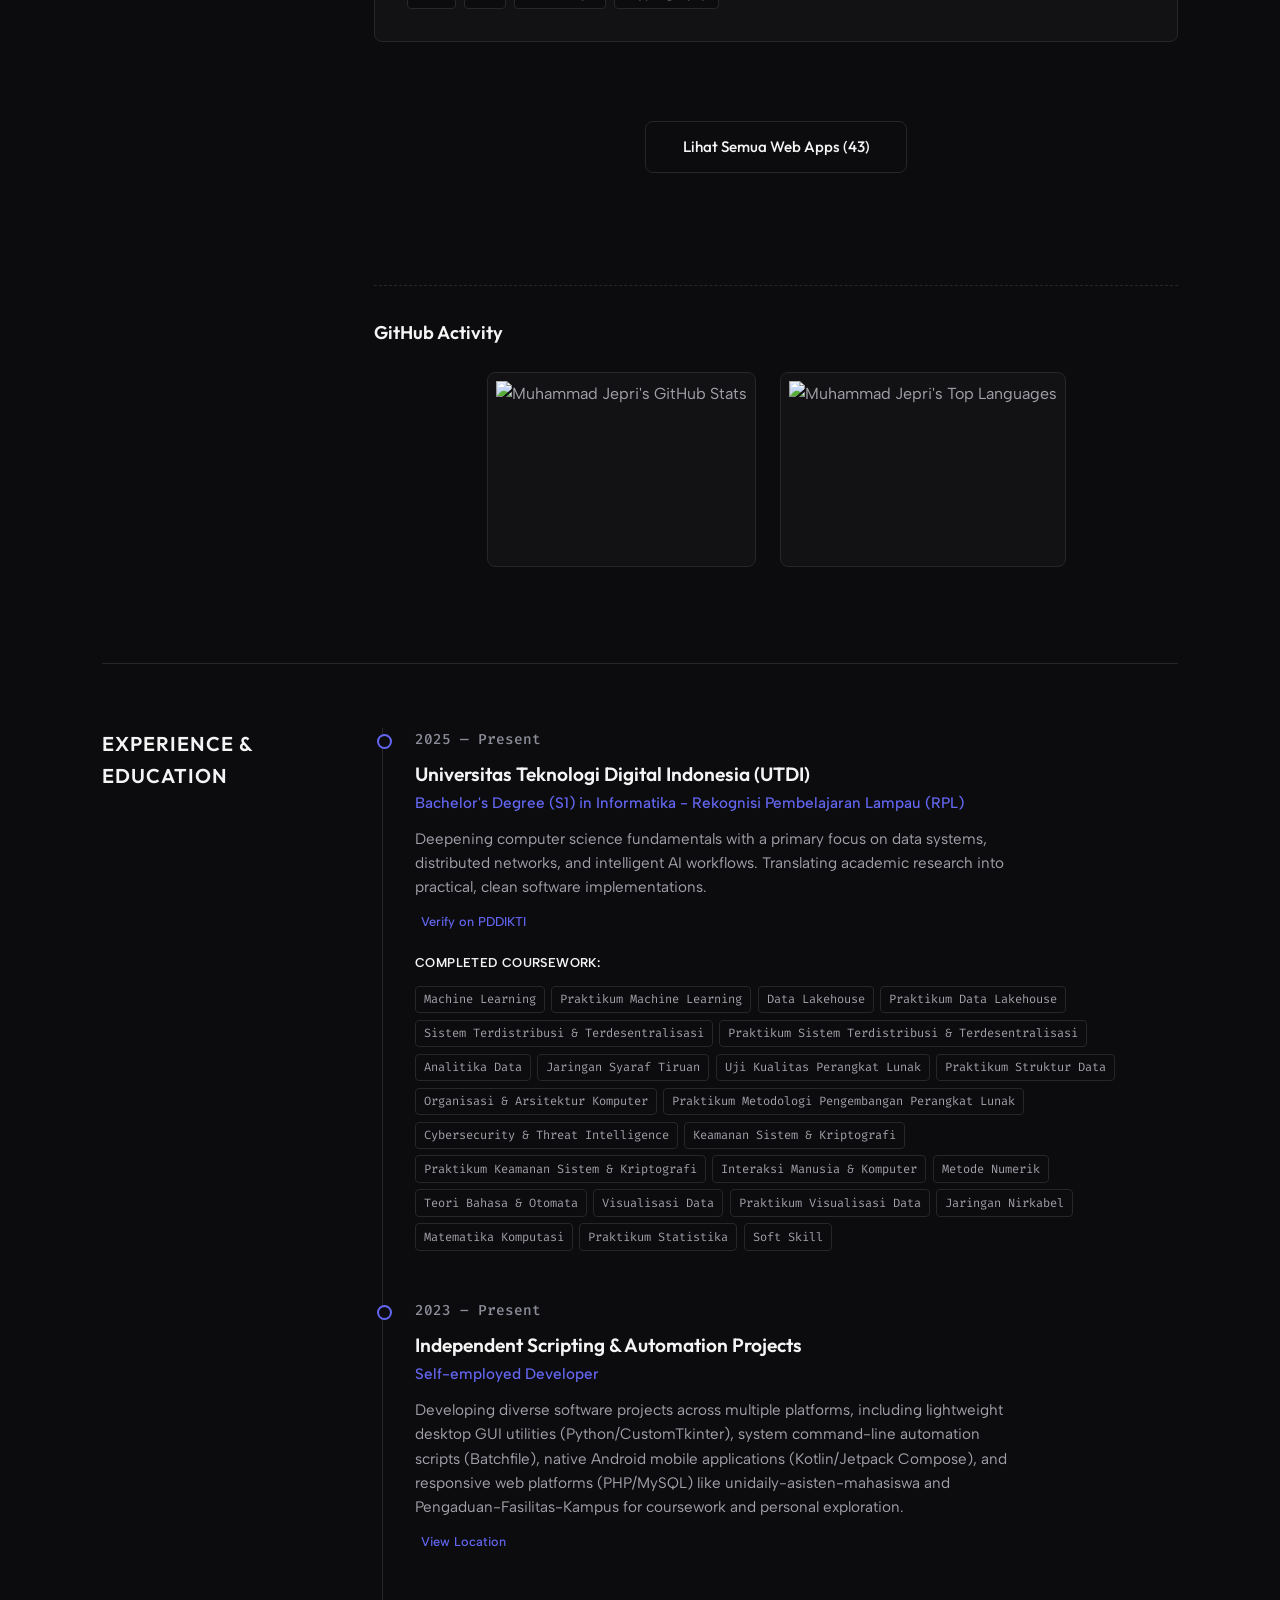
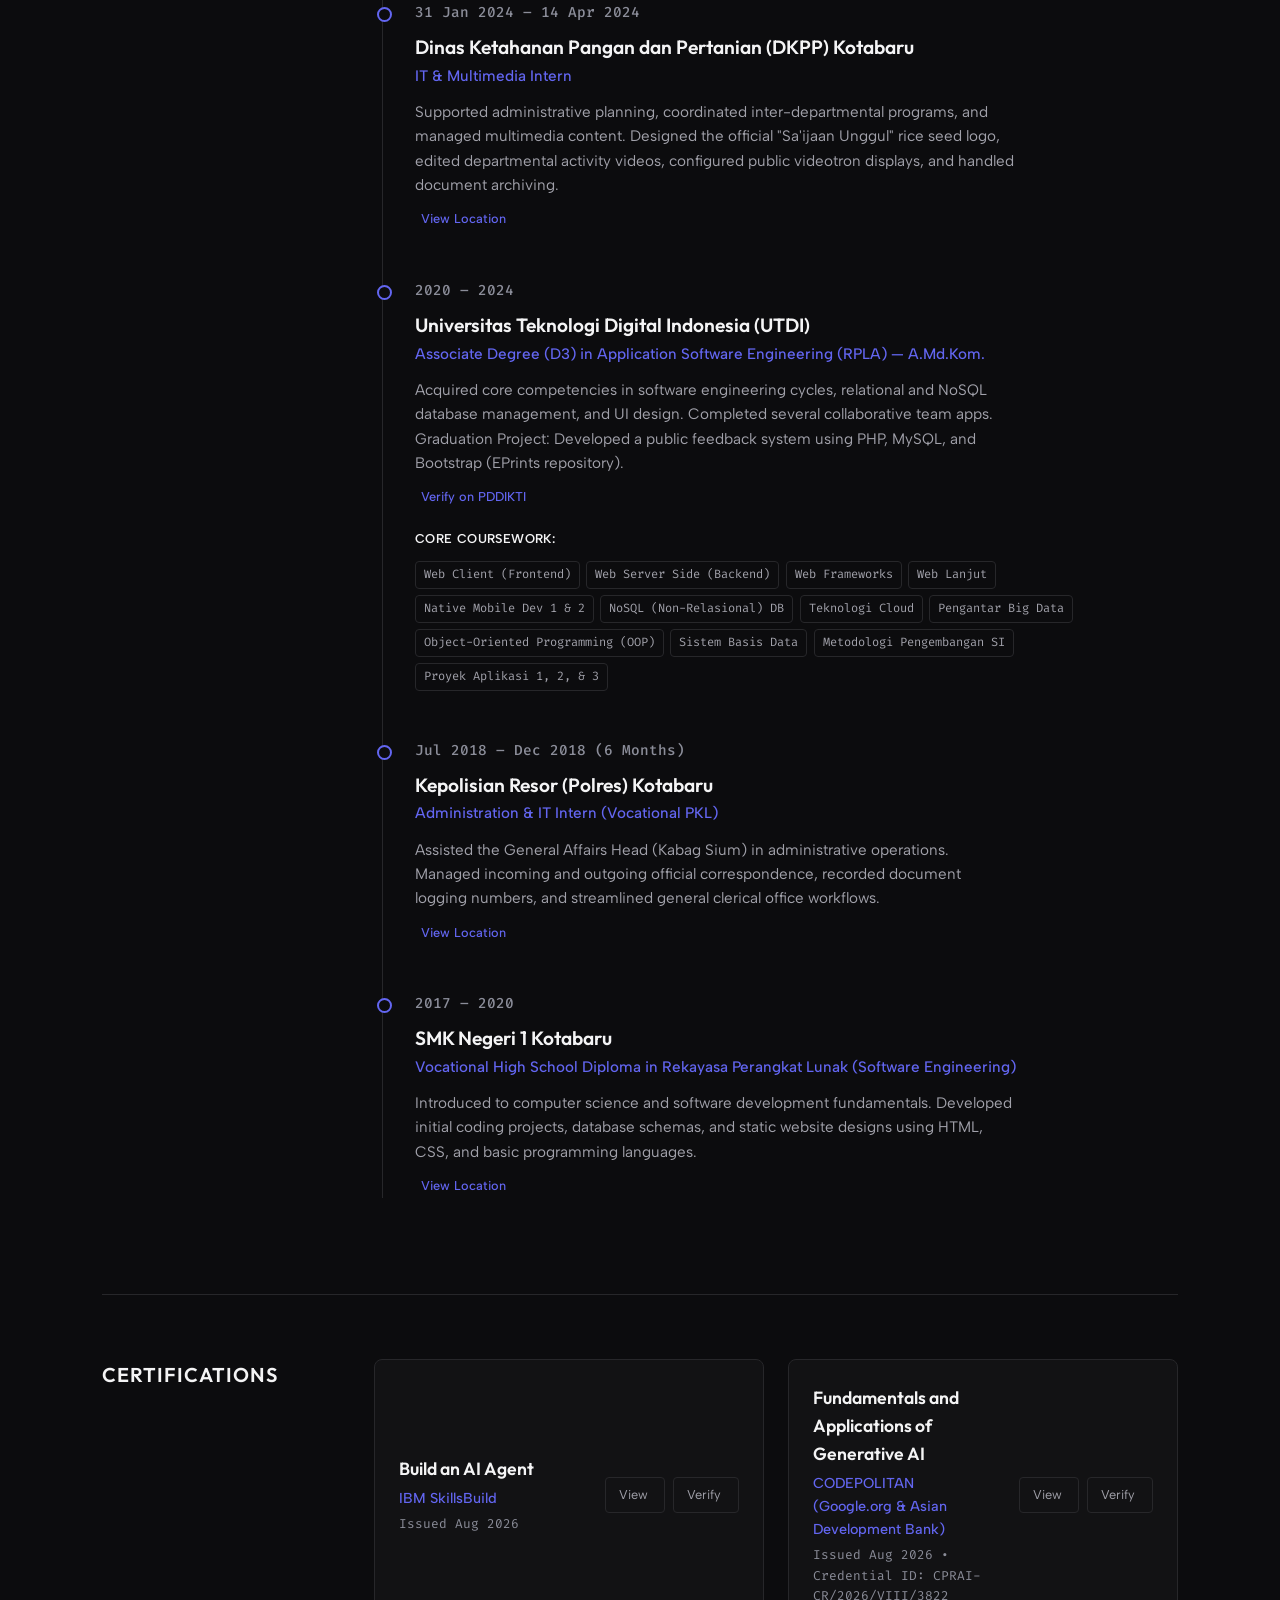
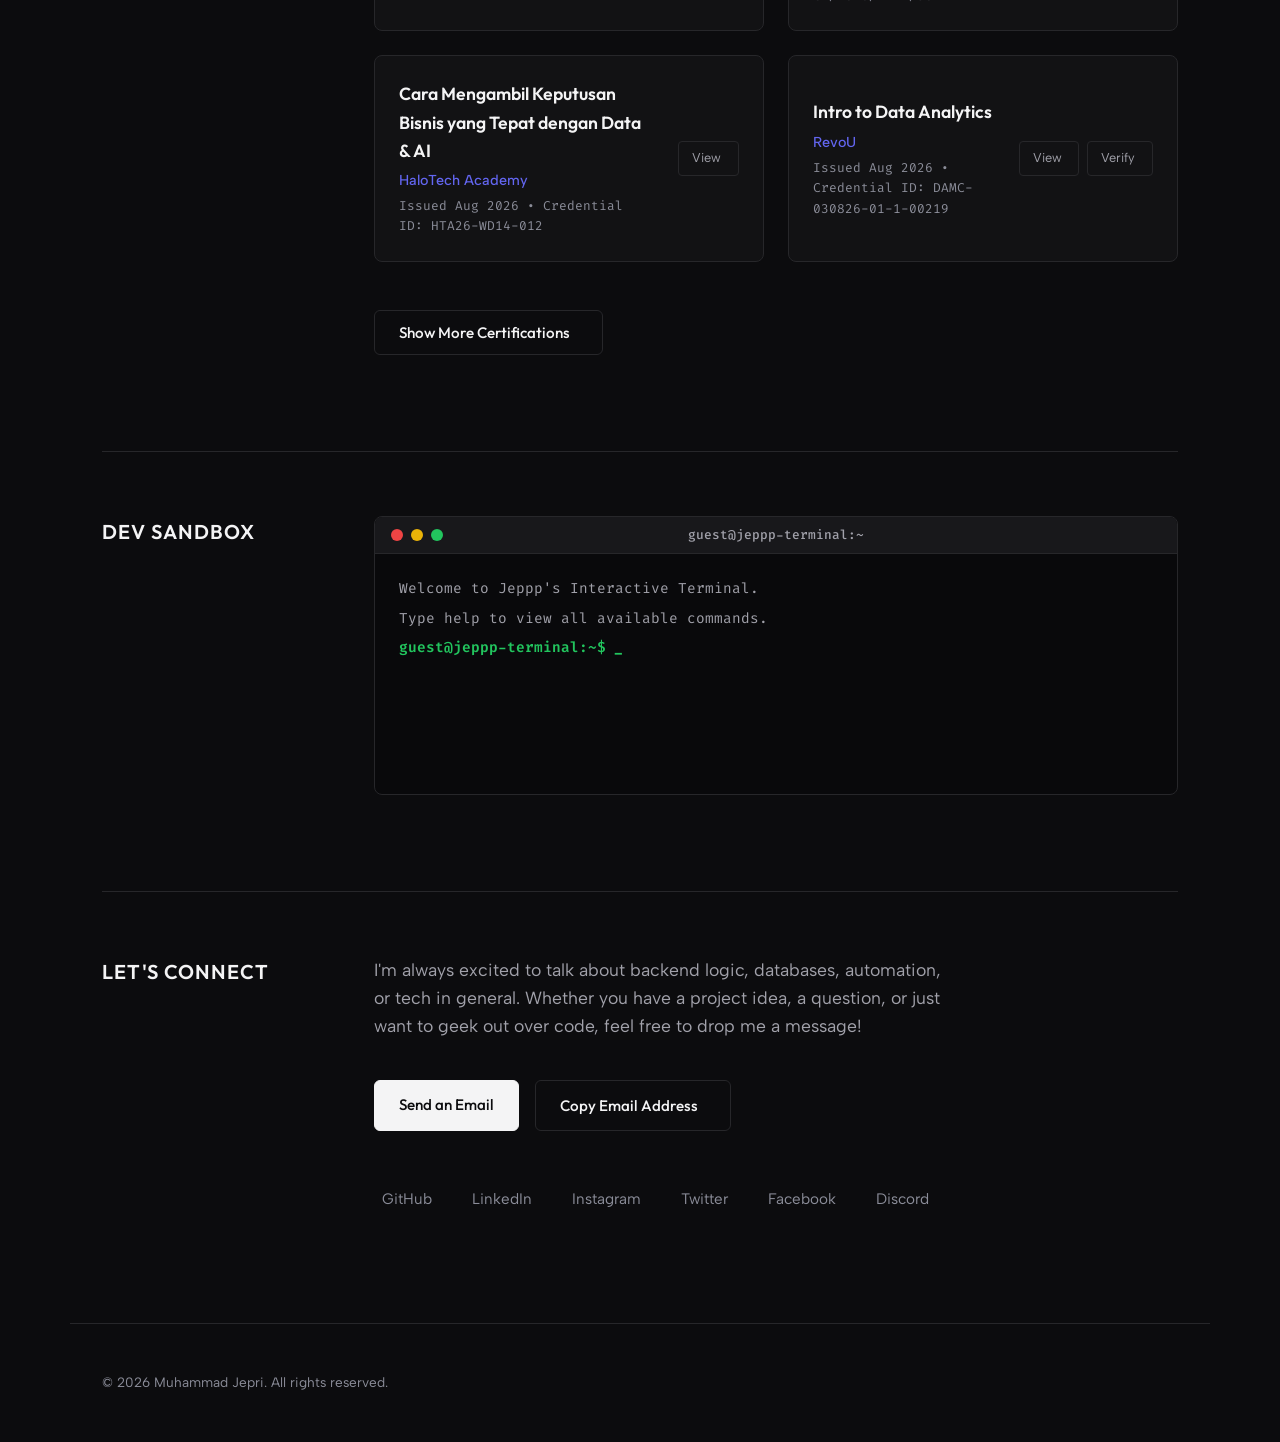
==== commit 00f0dcc1: "feat: add Show More/Less toggle for certifications" ====
--- a/index.html
+++ b/index.html
@@ -695,7 +695,12 @@
                                     <i class="ph ph-arrow-up-right"></i>
                                 </a>
                             </div>
-                    </div>
+                        </div>
+                    </div>
+                    <button id="toggle-certs-btn" class="btn btn-secondary" style="margin-top: 1rem; align-self: flex-start;">
+                        <span id="toggle-certs-text">Show More Certifications</span>
+                        <i id="toggle-certs-icon" class="ph ph-caret-down"></i>
+                    </button>
                 </div>
             </div>
         </section>
--- a/style.css
+++ b/style.css
@@ -1210,6 +1210,21 @@
         align-self: flex-end;
     }
     
+    .certs-grid {
+        grid-template-columns: 1fr;
+    }
+    
+    .cert-card {
+        flex-direction: column;
+        align-items: flex-start;
+        gap: 1rem;
+    }
+    
+    .cert-actions {
+        width: 100%;
+        justify-content: flex-start;
+    }
+    
     .modal-container {
         padding: 1.75rem;
     }
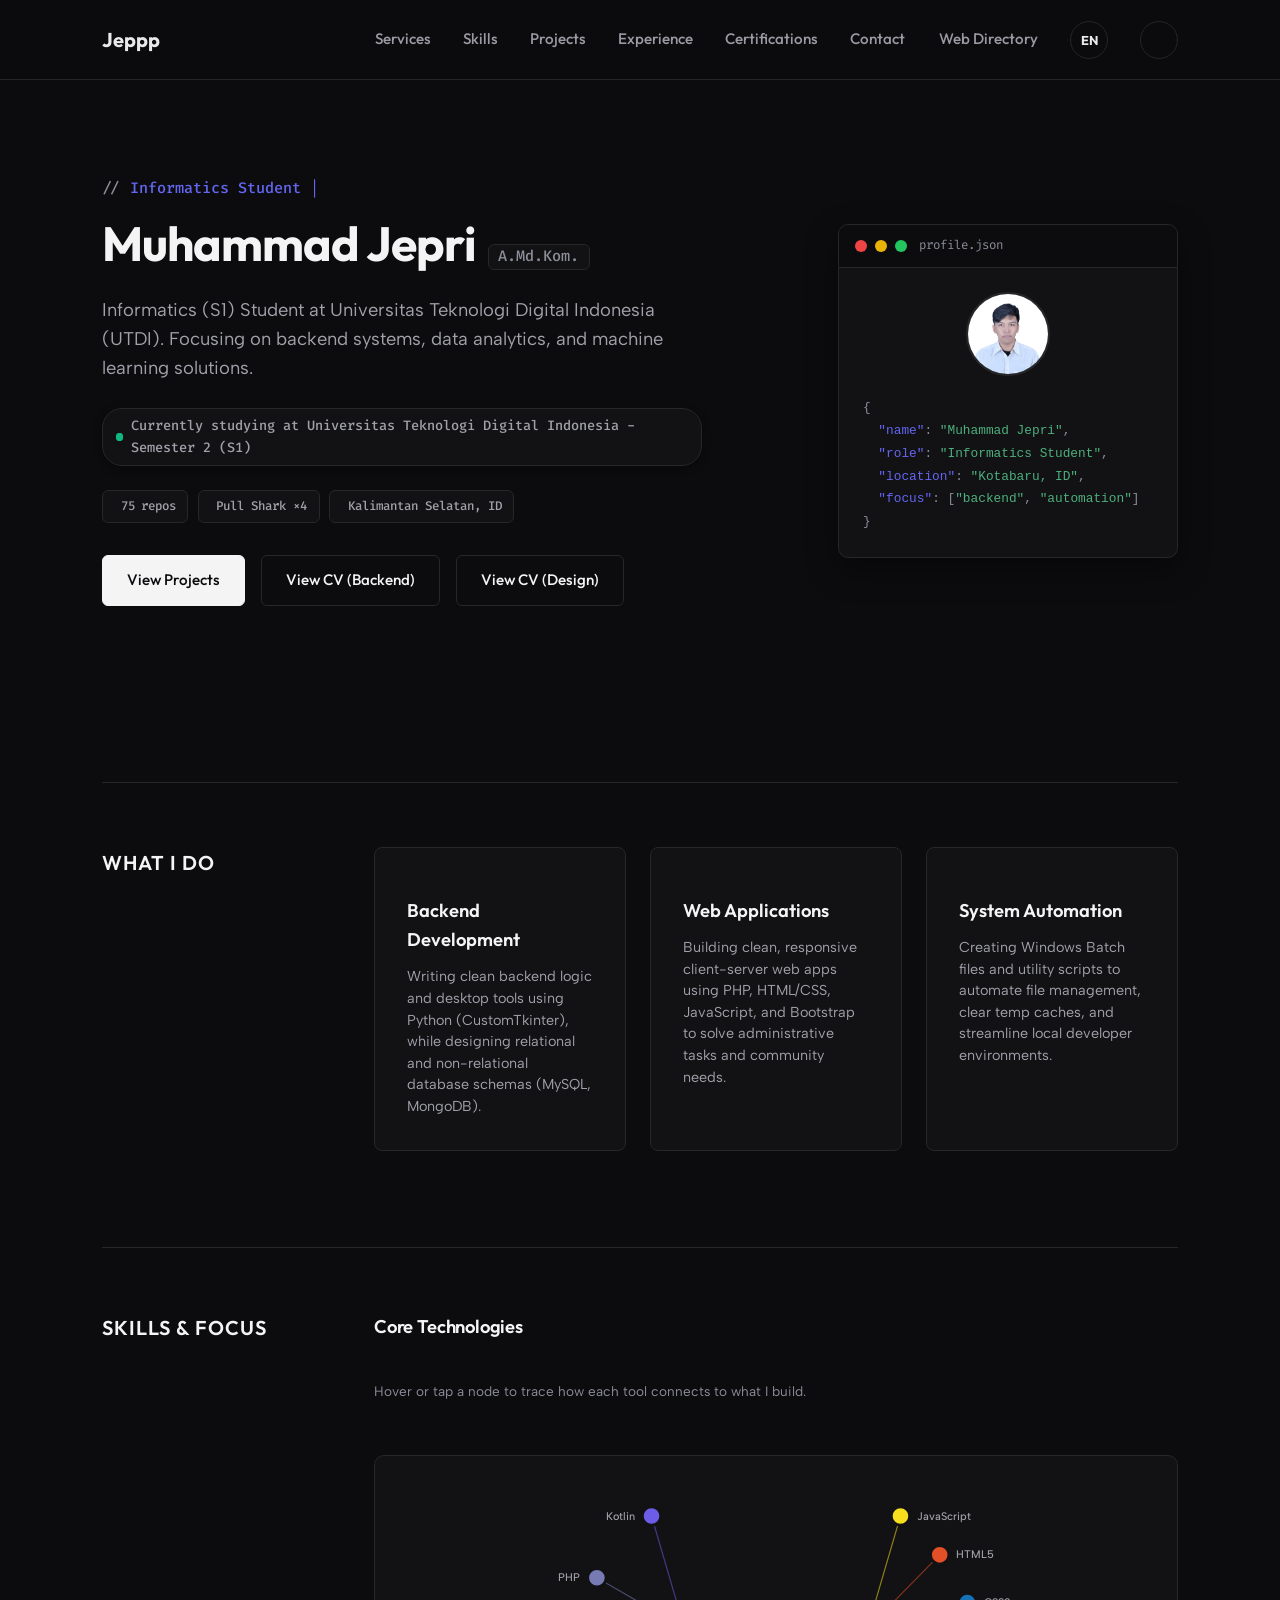
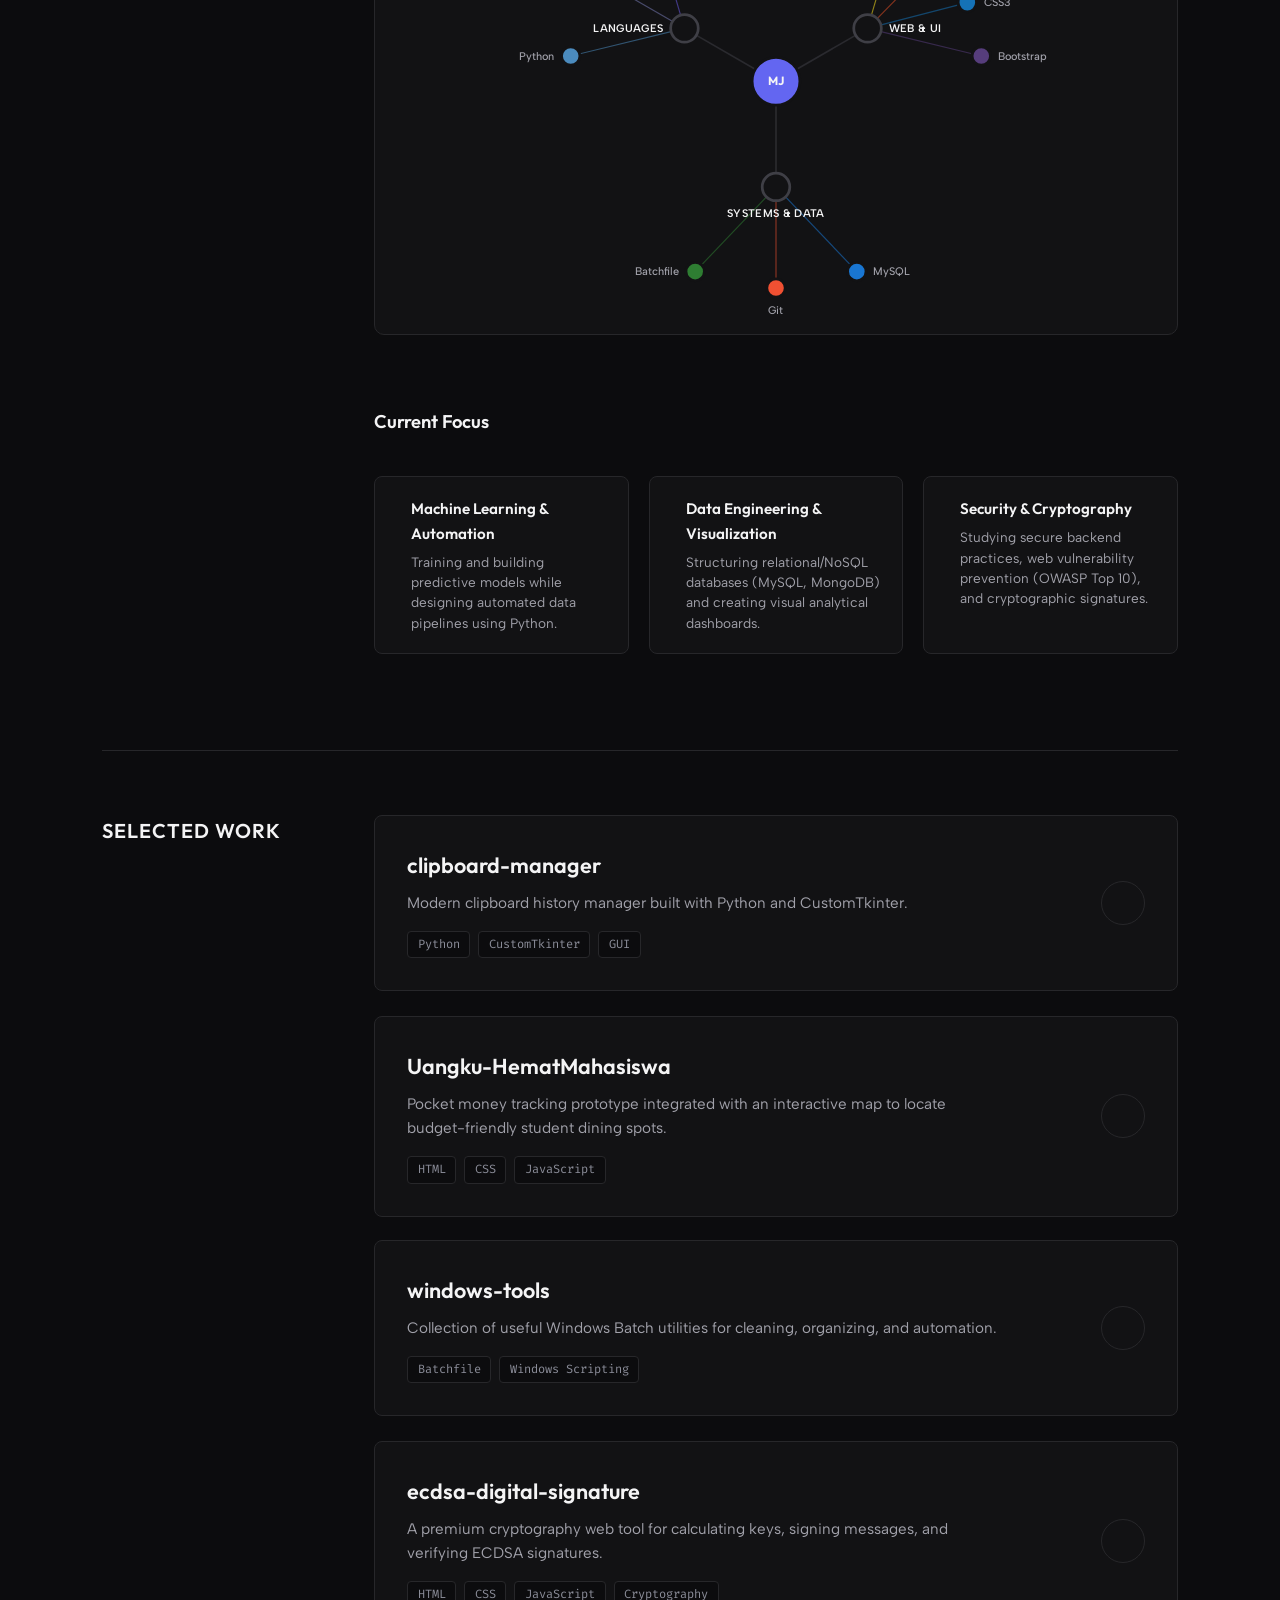
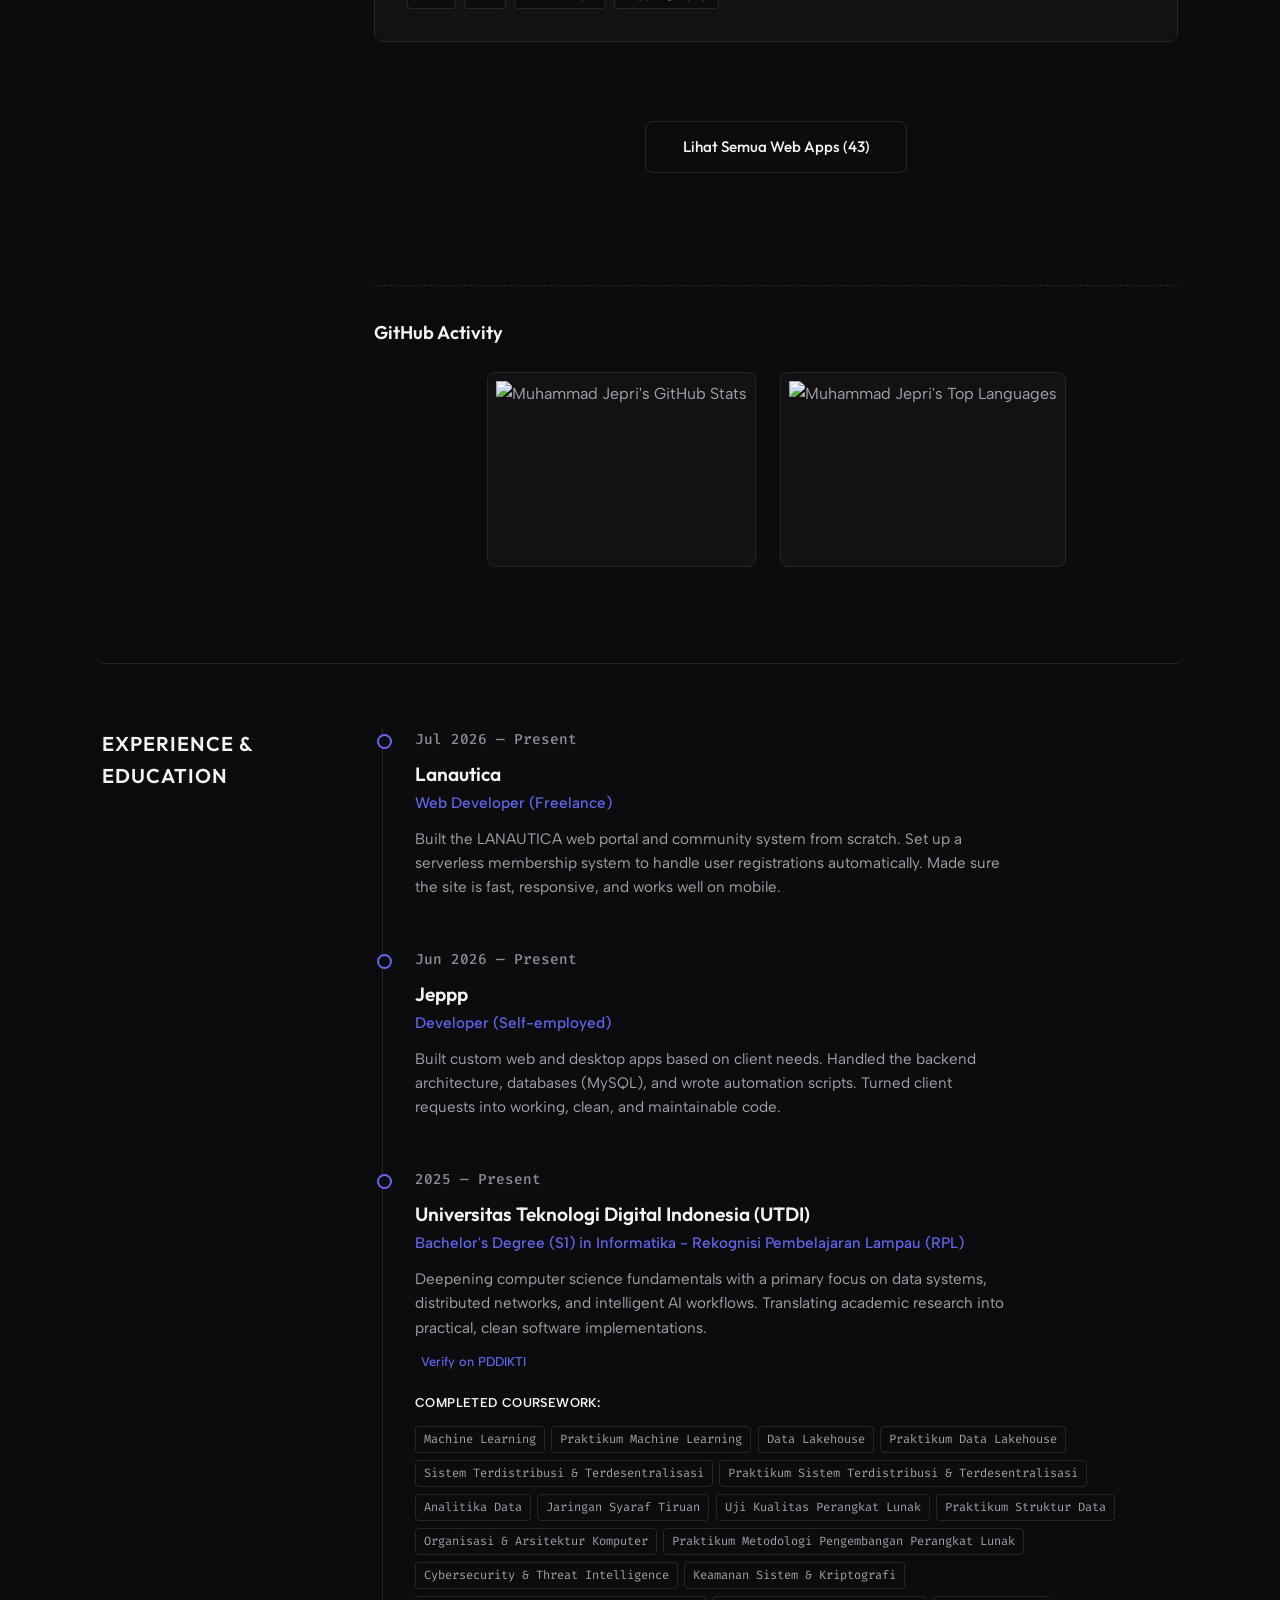
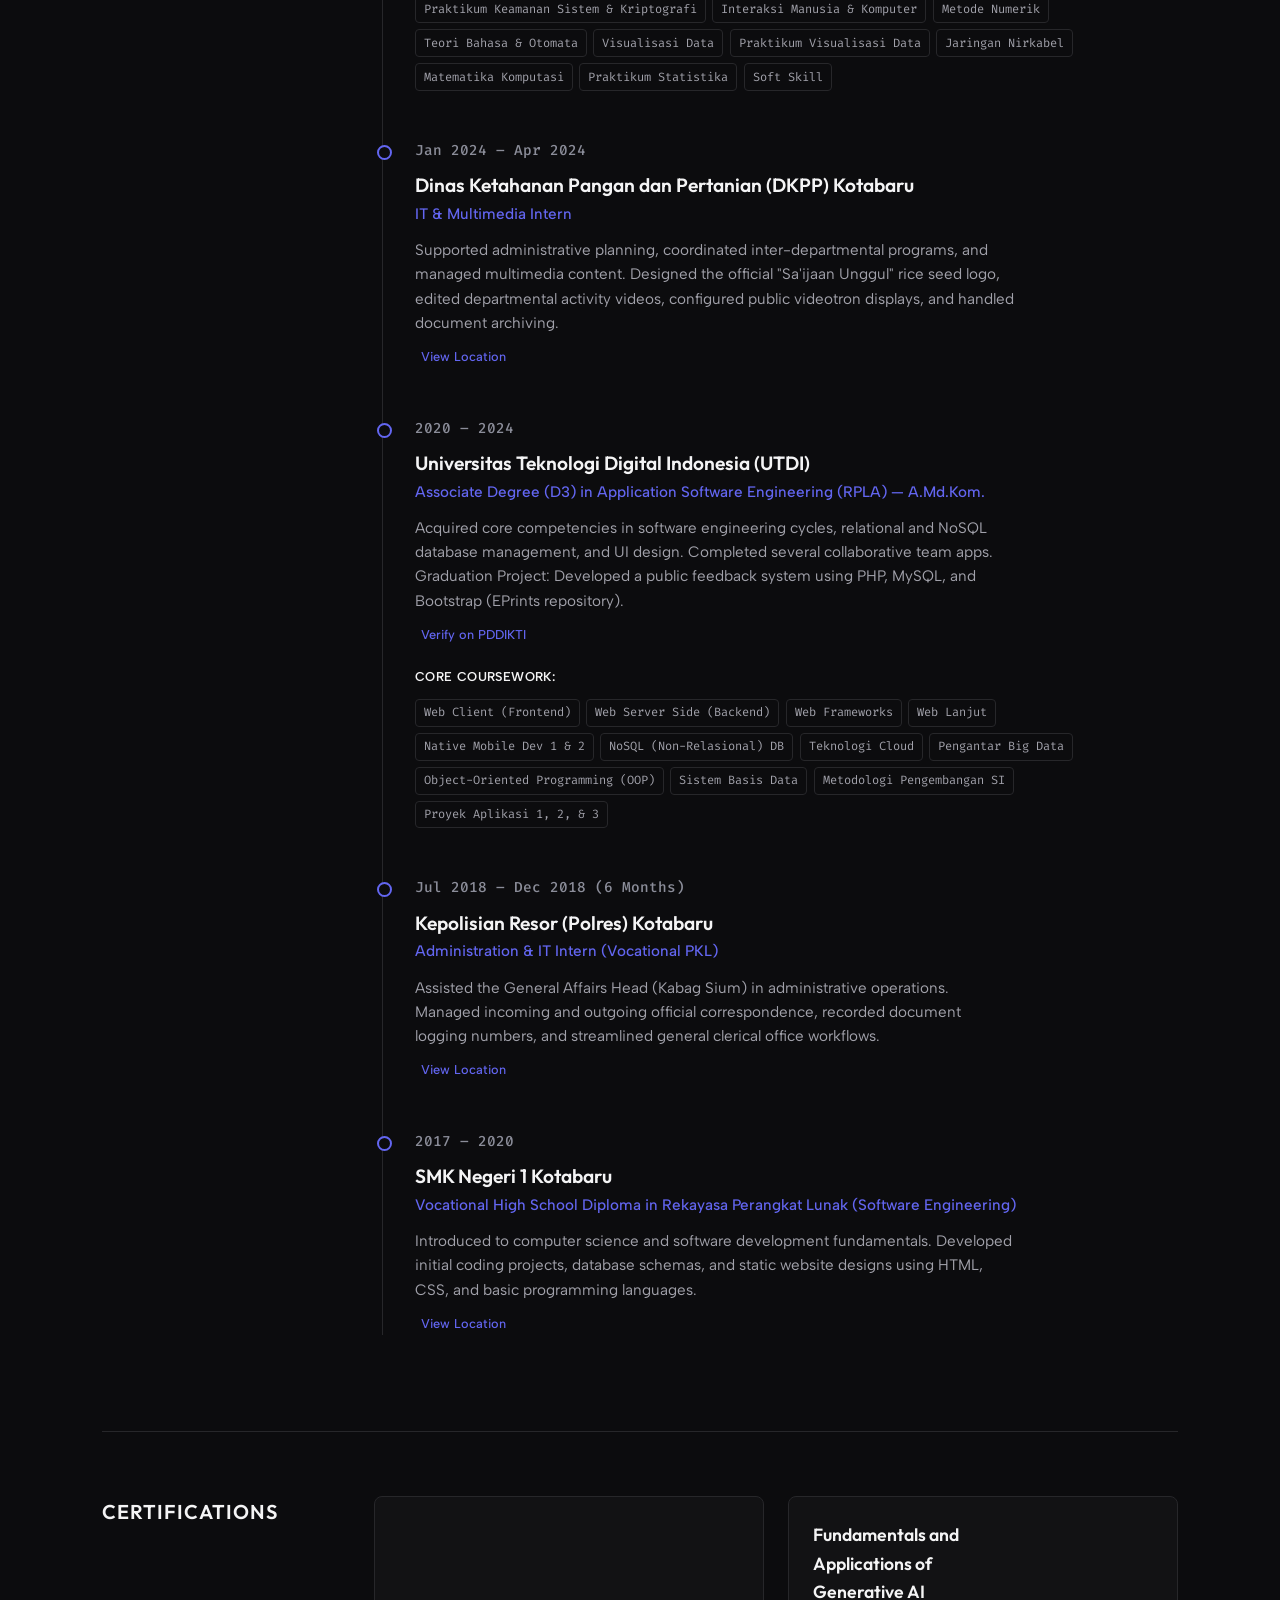
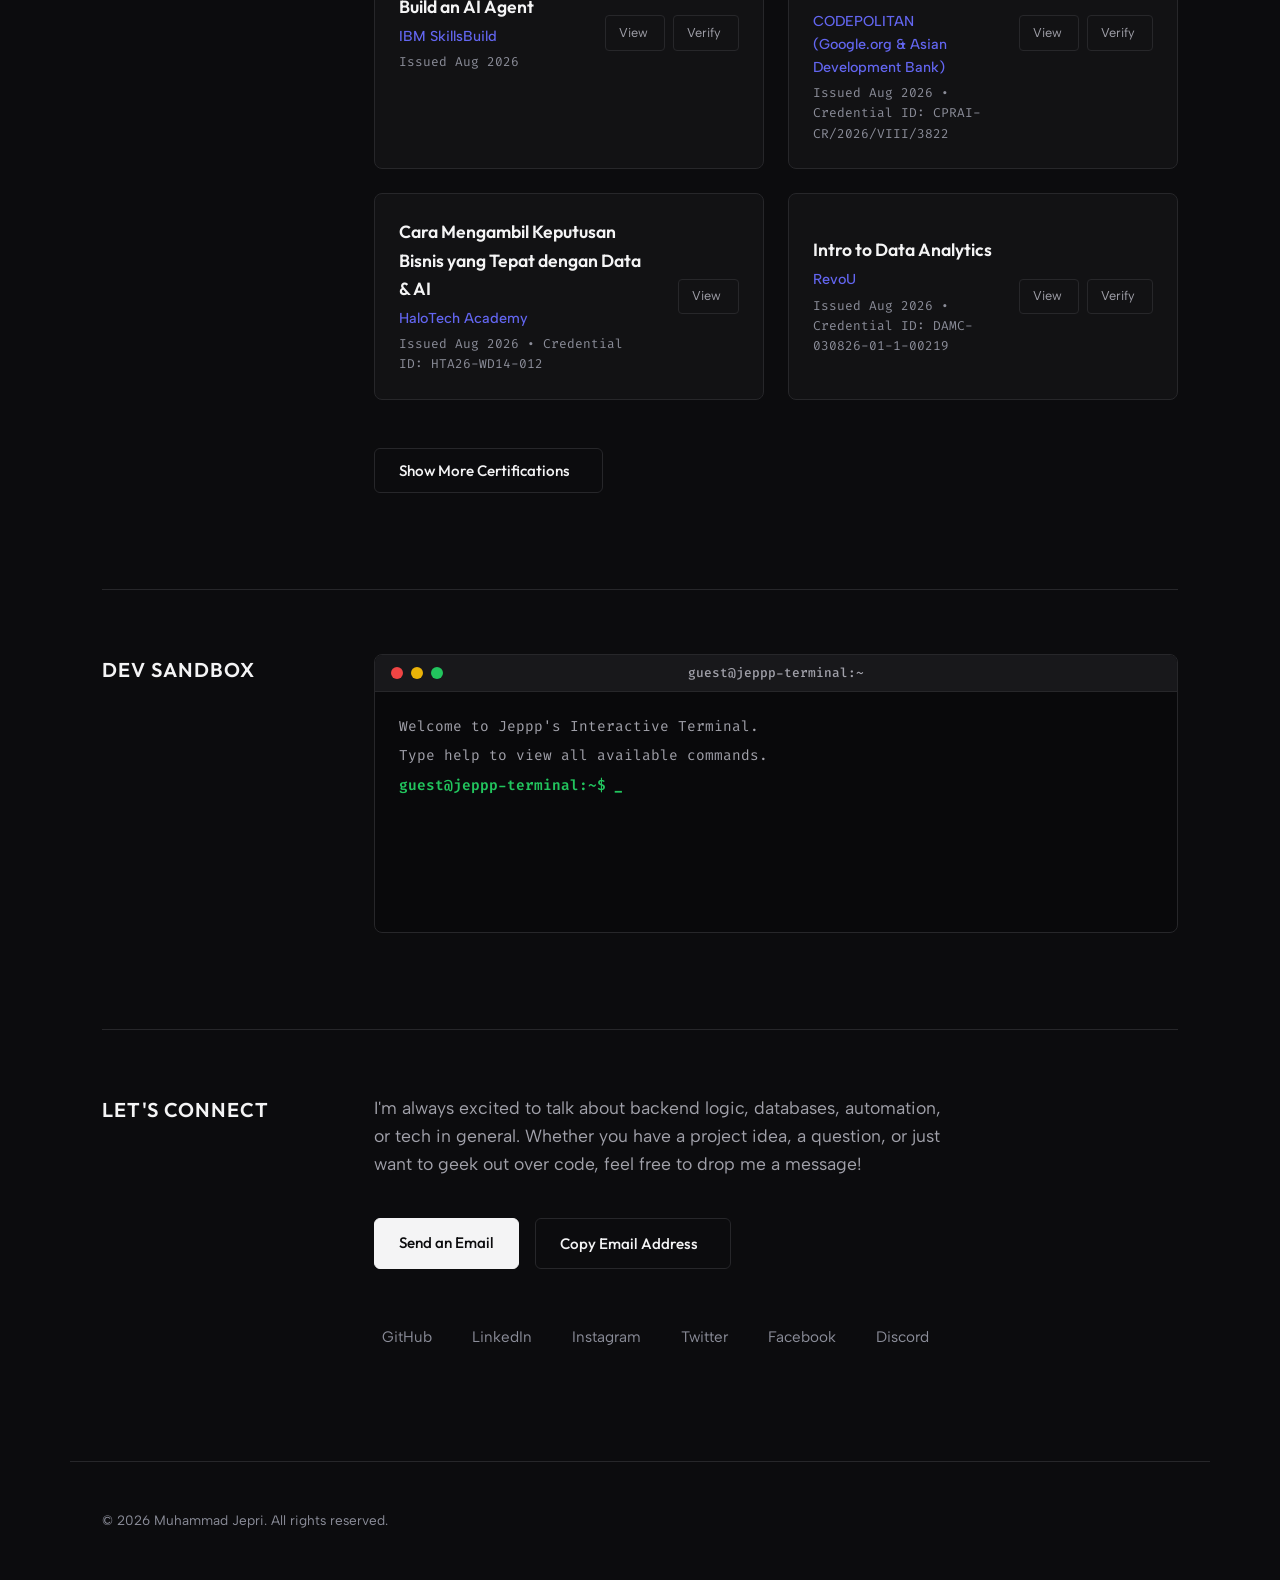
==== commit d35f9da3: "chore: humanize work experiences and add Lanautica to match LinkedIn" ====
--- a/index.html
+++ b/index.html
@@ -298,13 +298,31 @@
                 </div>
                 <div class="section-content-col">
                     <div class="timeline">
+                        <!-- Lanautica -->
+                        <div class="timeline-item">
+                            <div class="timeline-date">Jul 2026 — Present</div>
+                            <div class="timeline-content">
+                                <h3>Lanautica</h3>
+                                <span class="timeline-subtitle" data-i18n="exp_lanautica_subtitle">Web Developer (Freelance)</span>
+                                <p data-i18n="exp_lanautica_desc">Built the LANAUTICA web portal and community system from scratch. Set up a serverless membership system to handle user registrations automatically. Made sure the site is fast, responsive, and works well on mobile.</p>
+                            </div>
+                        </div>
+                        <!-- Jeppp Self-employed -->
+                        <div class="timeline-item">
+                            <div class="timeline-date">Jun 2026 — Present</div>
+                            <div class="timeline-content">
+                                <h3>Jeppp</h3>
+                                <span class="timeline-subtitle" data-i18n="exp_jeppp_subtitle">Developer (Self-employed)</span>
+                                <p data-i18n="exp_jeppp_desc">Built custom web and desktop apps based on client needs. Handled the backend architecture, databases (MySQL), and wrote automation scripts. Turned client requests into working, clean, and maintainable code.</p>
+                            </div>
+                        </div>
                         <!-- S1 Informatika -->
                         <div class="timeline-item">
                             <div class="timeline-date">2025 — Present</div>
                             <div class="timeline-content">
                                 <h3>Universitas Teknologi Digital Indonesia (UTDI)</h3>
                                 <span class="timeline-subtitle" data-i18n="exp1_degree">Bachelor's Degree (S1) in Informatika - Rekognisi Pembelajaran Lampau (RPL)</span>
-                                <p data-i18n="exp1_desc">Advancing computer science fundamentals, focusing on intelligent systems, distributed computing, and data analytics. Maintaining academic excellence with a strong interest in machine learning workflows.</p>
+                                <p data-i18n="exp1_desc">Continuing my studies through the RPL (accelerated) track after completing my D3 at the same campus. I enjoy diving into cybersecurity, data analytics, and distributed systems. Some subjects I scored an A in: Machine Learning, Data Lakehouse Architecture, Cybersecurity & Threat Intelligence, Data Visualization, and Human-Computer Interaction.</p>
                                 <a href="https://pddikti.kemdiktisaintek.go.id/detail-mahasiswa/1EM2RLEza9GsHXyy-v89owwIK5X4exiiJ-73nF_fQ1BW6tYCa4KOVG_jK9c9vvH5I3FgDg==" target="_blank" class="verify-link"><i class="ph ph-shield-check"></i> <span data-i18n="verify_pddikti">Verify on PDDIKTI</span></a>
                                 <div class="coursework-badges">
                                     <strong data-i18n="coursework_completed">Completed Coursework:</strong>
@@ -337,23 +355,13 @@
                                 </div>
                             </div>
                         </div>
-                        <!-- Projects -->
-                        <div class="timeline-item">
-                            <div class="timeline-date">2023 – Present</div>
-                            <div class="timeline-content">
-                                <h3 data-i18n="exp2_title">Independent Scripting & Automation Projects</h3>
-                                <span class="timeline-subtitle" data-i18n="exp2_subtitle">Self-employed Developer</span>
-                                <p data-i18n="exp2_desc">Developing diverse software projects across multiple platforms, including lightweight desktop GUI utilities (Python/CustomTkinter), system command-line automation scripts (Batchfile), native Android mobile applications (Kotlin/Jetpack Compose), and responsive web platforms (PHP/MySQL) like unidaily-asisten-mahasiswa and Pengaduan-Fasilitas-Kampus for coursework and personal exploration.</p>
-                                <a href="https://maps.app.goo.gl/aSJaUDe3VHjsvWDf8" target="_blank" class="verify-link"><i class="ph ph-map-pin"></i> <span data-i18n="view_location">View Location</span></a>
-                            </div>
-                        </div>
                         <!-- PKL Internship -->
                         <div class="timeline-item">
-                            <div class="timeline-date">31 Jan 2024 – 14 Apr 2024</div>
+                            <div class="timeline-date">Jan 2024 – Apr 2024</div>
                             <div class="timeline-content">
                                 <h3>Dinas Ketahanan Pangan dan Pertanian (DKPP) Kotabaru</h3>
-                                <span class="timeline-subtitle" data-i18n="exp3_subtitle">IT & Multimedia Intern</span>
-                                <p data-i18n="exp3_desc">Supported administrative planning, coordinated inter-departmental programs, and managed multimedia content. Designed the official "Sa'ijaan Unggul" rice seed logo, edited departmental activity videos, configured public videotron displays, and handled document archiving.</p>
+                                <span class="timeline-subtitle" data-i18n="exp3_subtitle">Information Technology Intern</span>
+                                <p data-i18n="exp3_desc">Helped the Head of Planning organize tasks between departments. Typed up the agency's annual program drafts and managed administrative files. Handled daily IT and multimedia troubleshooting for the office.</p>
                                 <a href="https://maps.app.goo.gl/P1JDuEzPDgERnVoq9" target="_blank" class="verify-link"><i class="ph ph-map-pin"></i> <span data-i18n="view_location">View Location</span></a>
                             </div>
                         </div>
@@ -363,7 +371,7 @@
                             <div class="timeline-content">
                                 <h3>Universitas Teknologi Digital Indonesia (UTDI)</h3>
                                 <span class="timeline-subtitle" data-i18n="exp4_degree">Associate Degree (D3) in Application Software Engineering (RPLA) — A.Md.Kom.</span>
-                                <p data-i18n="exp4_desc">Focused on the design, development, and implementation of business-oriented web and mobile information systems. Mastered database modeling, software engineering principles, and human-computer interaction workflows. Final Project: <em>Aspirasi Masyarakat Terhadap Sanggar Tari Di-Yogyakarta Dengan Menggunakan Framework Bootstrap</em> (<a href="https://eprints.utdi.ac.id/10601/" target="_blank" style="color: var(--accent); text-decoration: underline;">Publications</a>).</p>
+                                <p data-i18n="exp4_desc">Spent 3 years learning how to build web applications end-to-end. Mastered database modeling, software engineering principles, and UI/UX workflows. Final Project: <em>Aspirasi Masyarakat Terhadap Sanggar Tari Di-Yogyakarta Dengan Menggunakan Framework Bootstrap</em> (<a href="https://eprints.utdi.ac.id/10601/" target="_blank" style="color: var(--accent); text-decoration: underline;">Publications</a>).</p>
                                 <a href="https://pddikti.kemdiktisaintek.go.id/detail-mahasiswa/FiaRgfbsAJH0ipG66eCQztDOOsciMIt-xgTX12J9G3hoqqx-gh0_aRdXz90w3Z_FBN8l5A==" target="_blank" class="verify-link"><i class="ph ph-shield-check"></i> <span data-i18n="verify_pddikti">Verify on PDDIKTI</span></a>
                                 <div class="coursework-badges">
                                     <strong data-i18n="coursework_core">Core Coursework:</strong>
@@ -389,8 +397,8 @@
                             <div class="timeline-date">Jul 2018 – Dec 2018 (6 Months)</div>
                             <div class="timeline-content">
                                 <h3>Kepolisian Resor (Polres) Kotabaru</h3>
-                                <span class="timeline-subtitle" data-i18n="exp5_subtitle">Administration & IT Intern (Vocational PKL)</span>
-                                <p data-i18n="exp5_desc">Assisted the General Affairs Head (Kabag Sium) in administrative operations. Managed incoming and outgoing official correspondence, recorded document logging numbers, and streamlined general clerical office workflows.</p>
+                                <span class="timeline-subtitle" data-i18n="exp5_subtitle">Administration (Intern)</span>
+                                <p data-i18n="exp5_desc">Handled daily paperwork and administrative tasks for the General Affairs division. Organized physical and digital files so they are secure and easy to find. Carefully recorded and tracked physical documents in the manual registry book.</p>
                                 <a href="https://maps.app.goo.gl/7mi4oQDBWMnafcZA8" target="_blank" class="verify-link"><i class="ph ph-map-pin"></i> <span data-i18n="view_location">View Location</span></a>
                             </div>
                         </div>
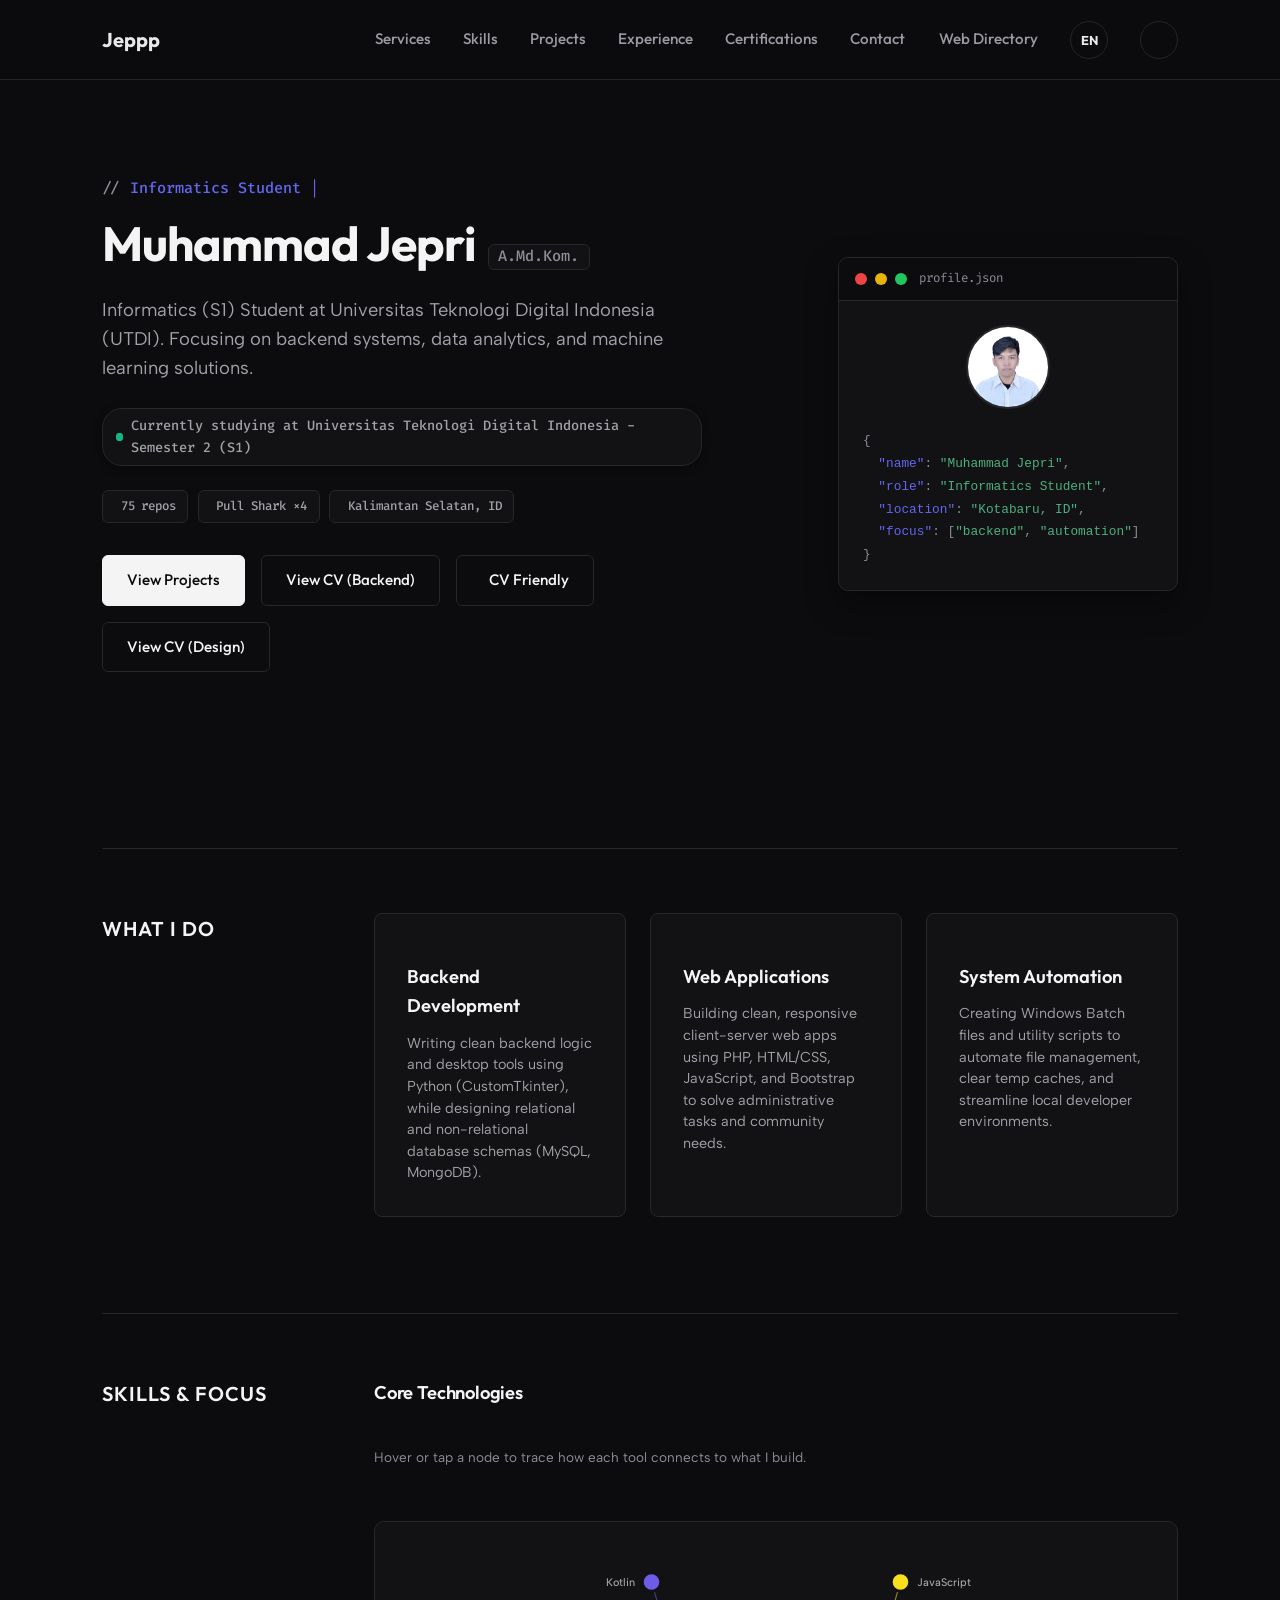
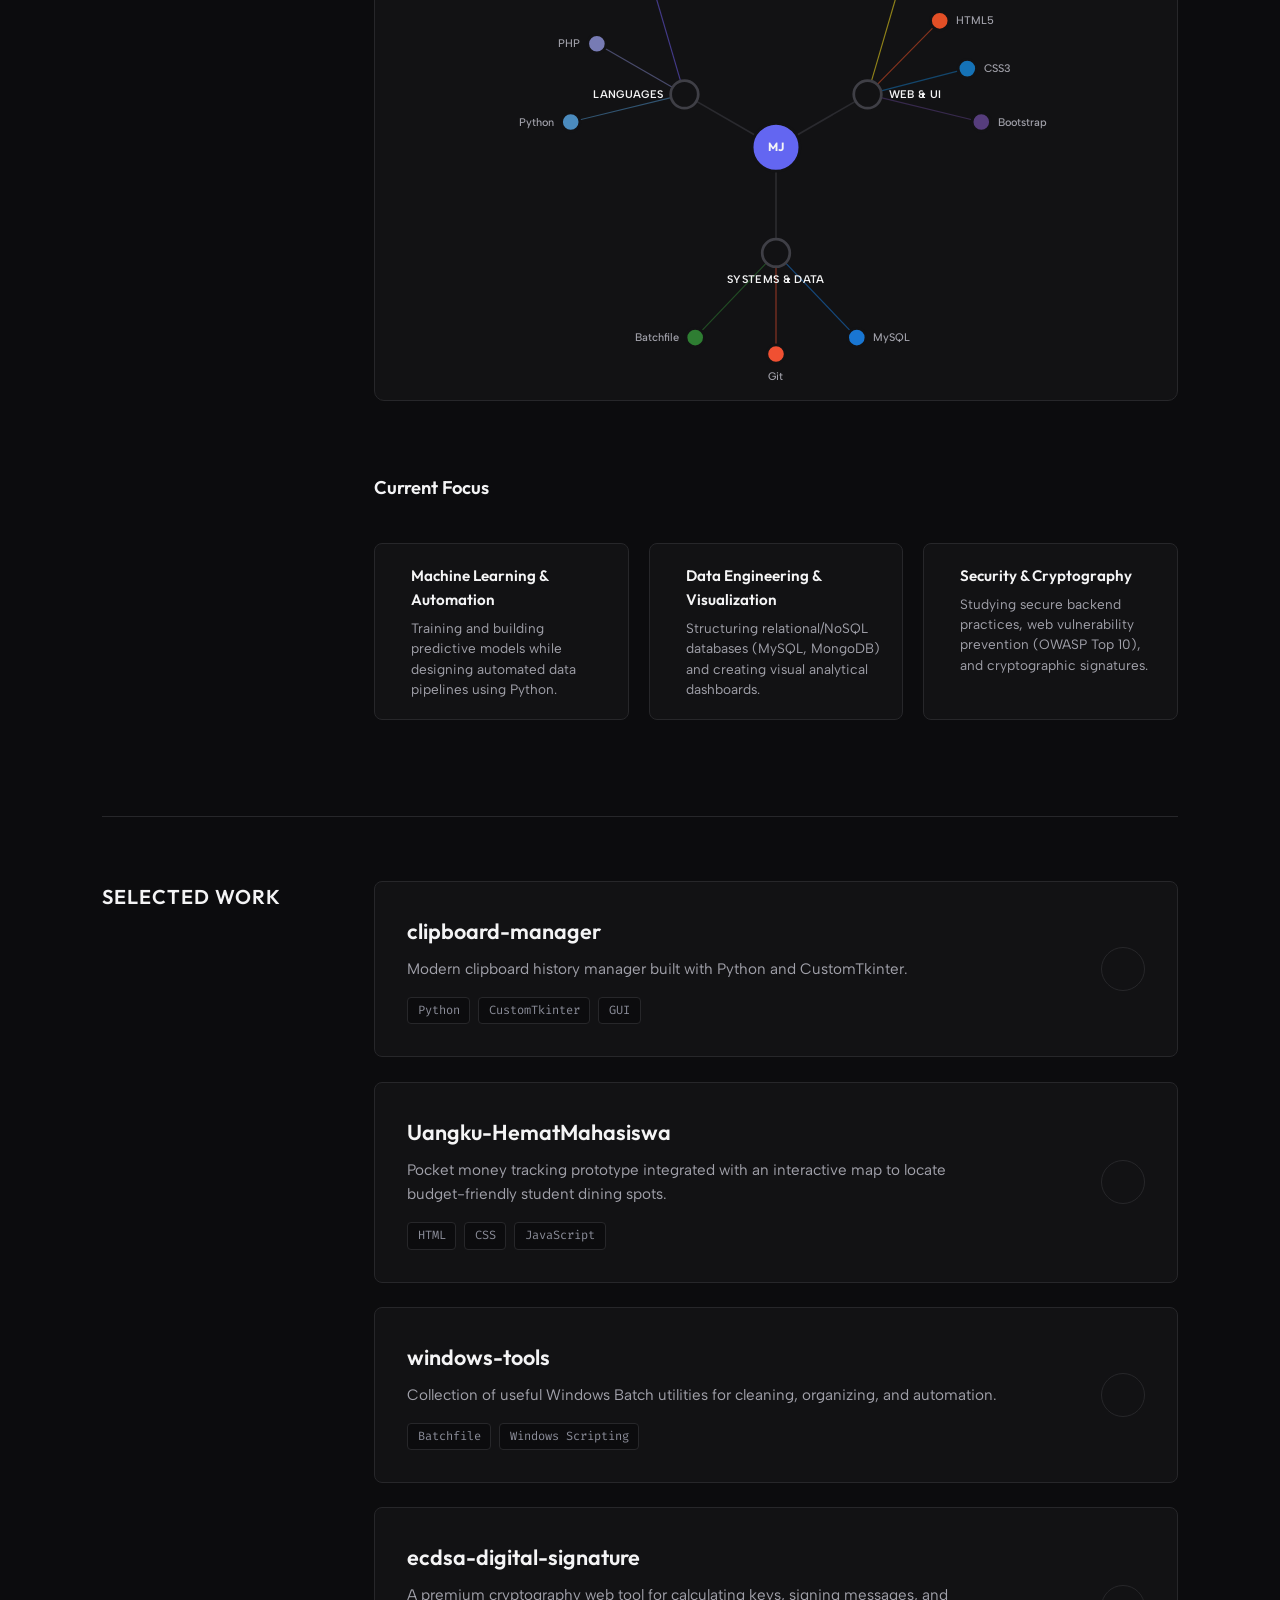
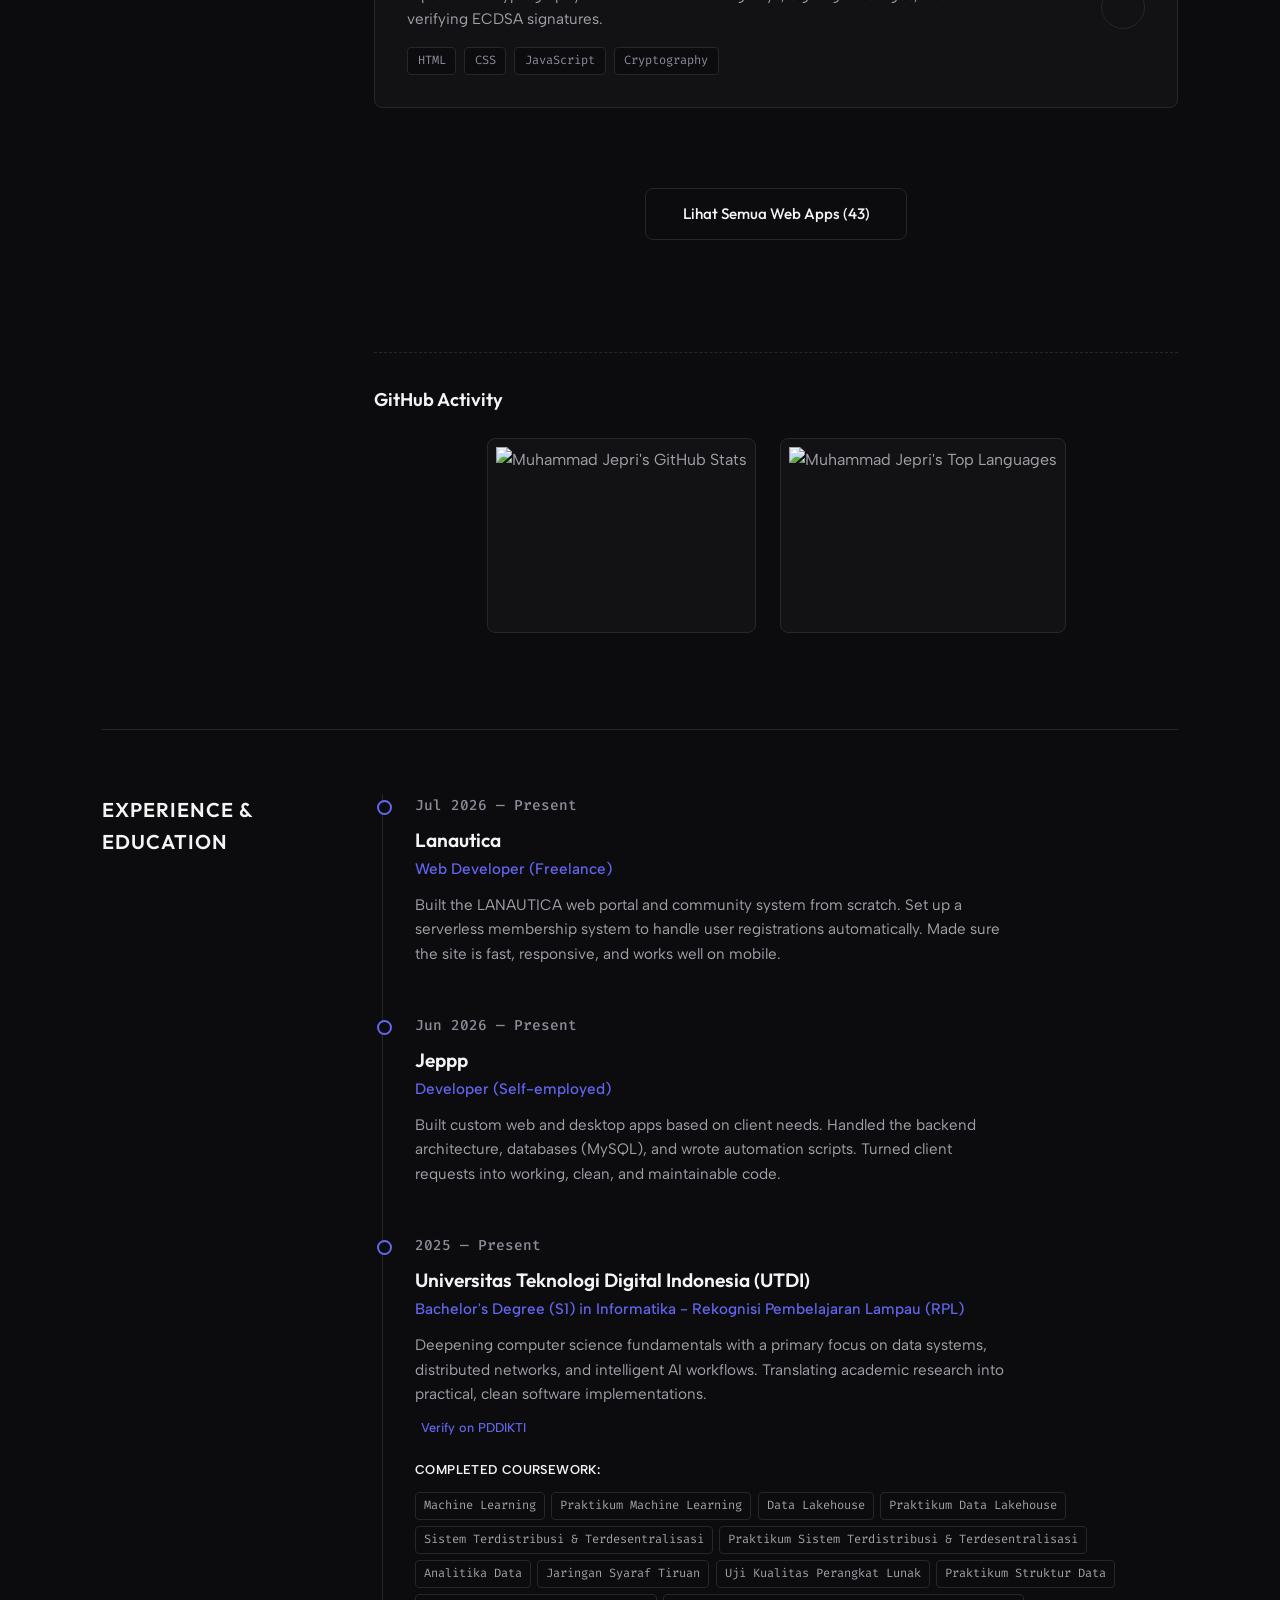
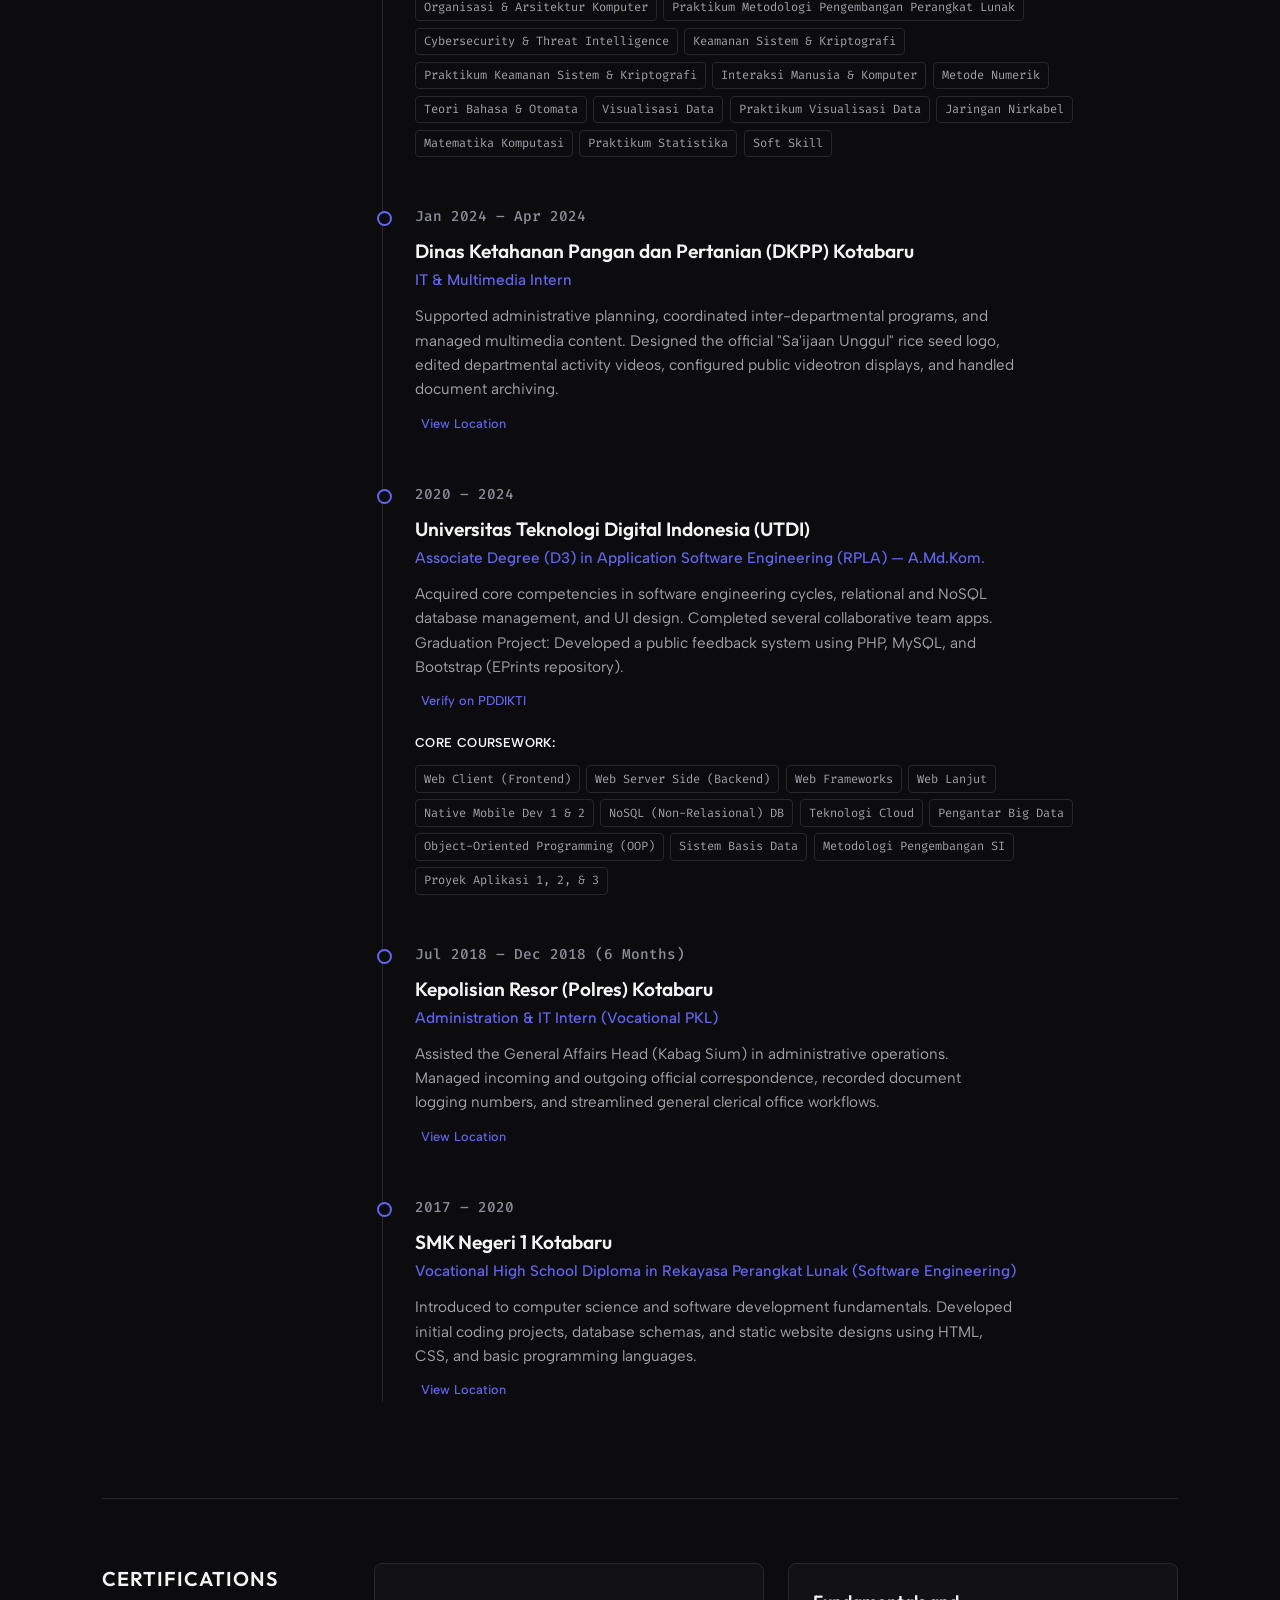
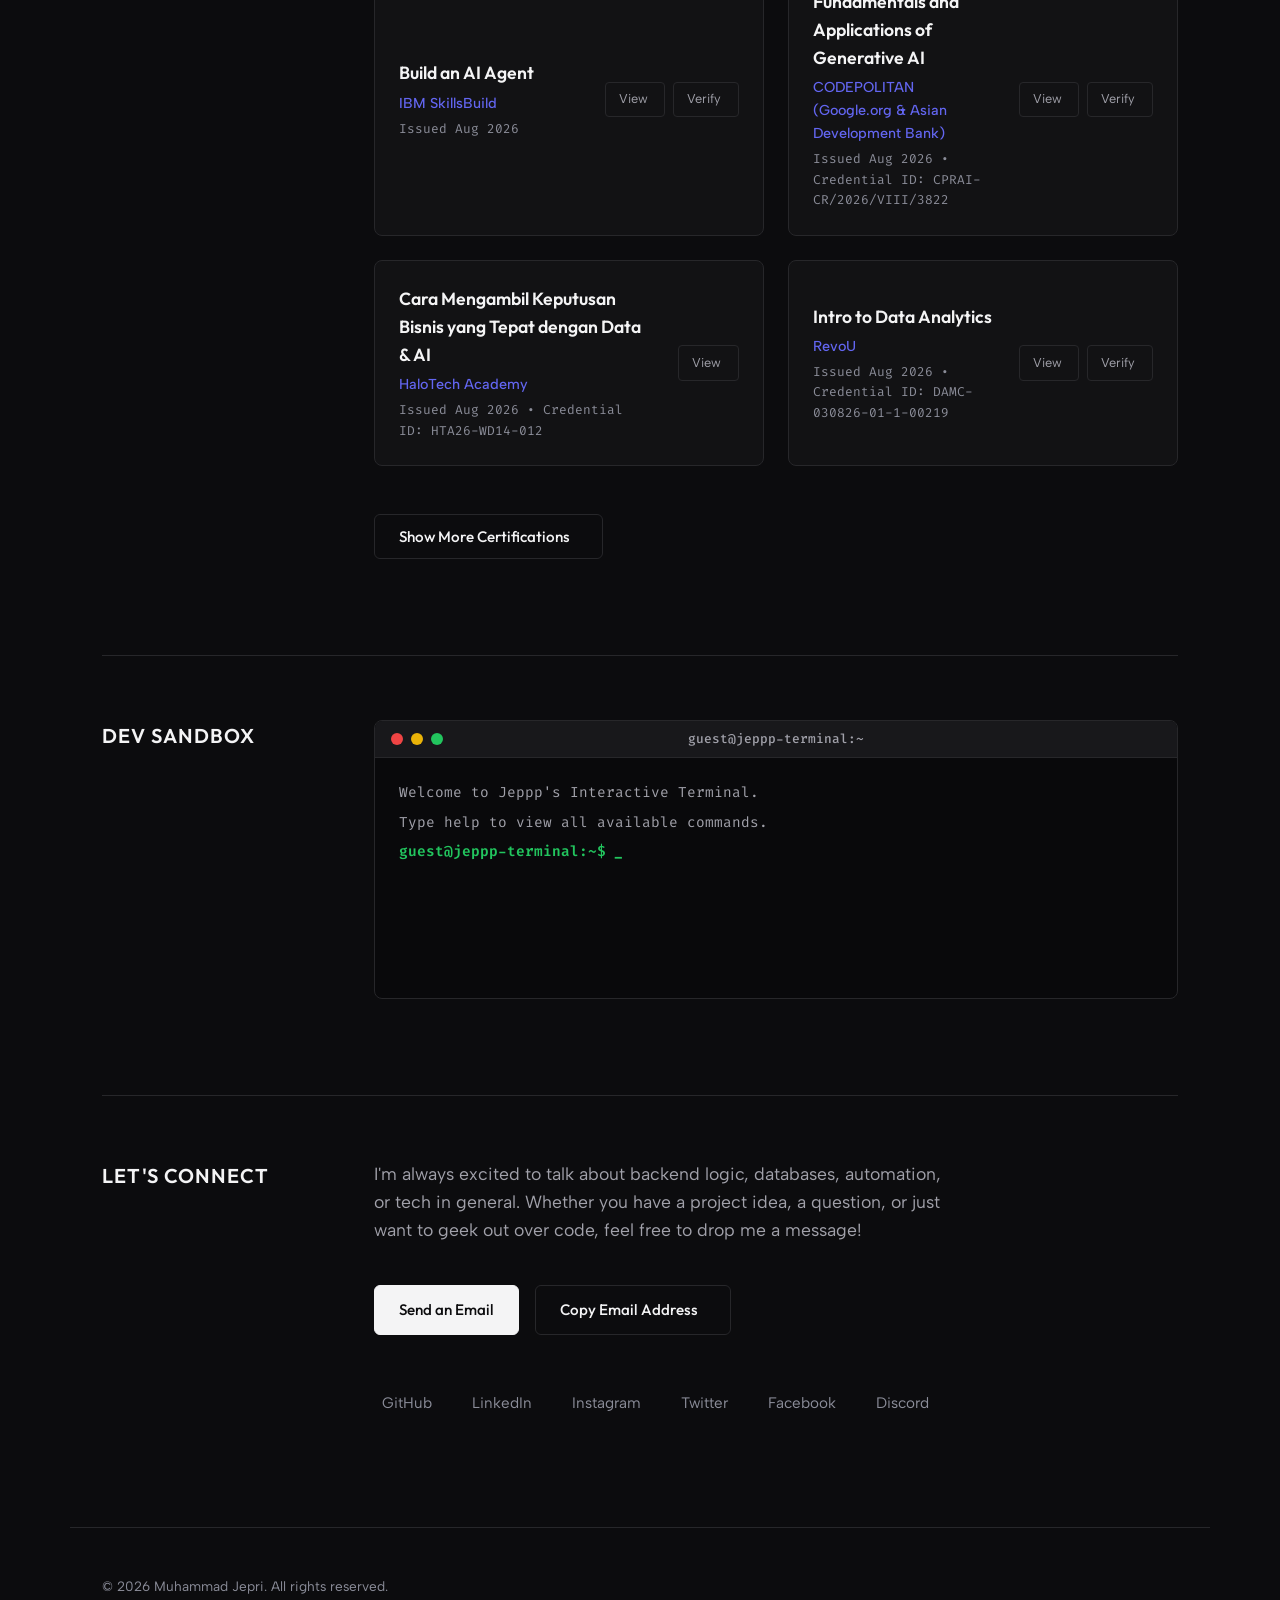
==== commit 33c57a11: "feat: restore cv.html to ATS format and add cv-friendly.html with dedicated button" ====
--- a/index.html
+++ b/index.html
@@ -86,7 +86,8 @@
                     </div>
                     <div class="hero-actions">
                         <a href="#projects" class="btn btn-primary" data-i18n="hero_btn_projects">View Projects</a>
-                        <a href="cv.html" class="btn btn-secondary" data-i18n="hero_btn_cv"><i class="ph ph-file-text"></i> View CV (Backend)</a>
+                        <a href="cv.html" target="_blank" class="btn btn-secondary" data-i18n="hero_btn_cv"><i class="ph ph-file-text"></i> View CV (ATS)</a>
+                        <a href="cv-friendly.html" target="_blank" class="btn btn-secondary"><i class="ph ph-user"></i> CV Friendly</a>
                         <a href="assets/cv-design.pdf" target="_blank" class="btn btn-secondary" data-i18n="hero_btn_cv_design"><i class="ph ph-palette"></i> View CV (Design)</a>
                     </div>
                 </div>
